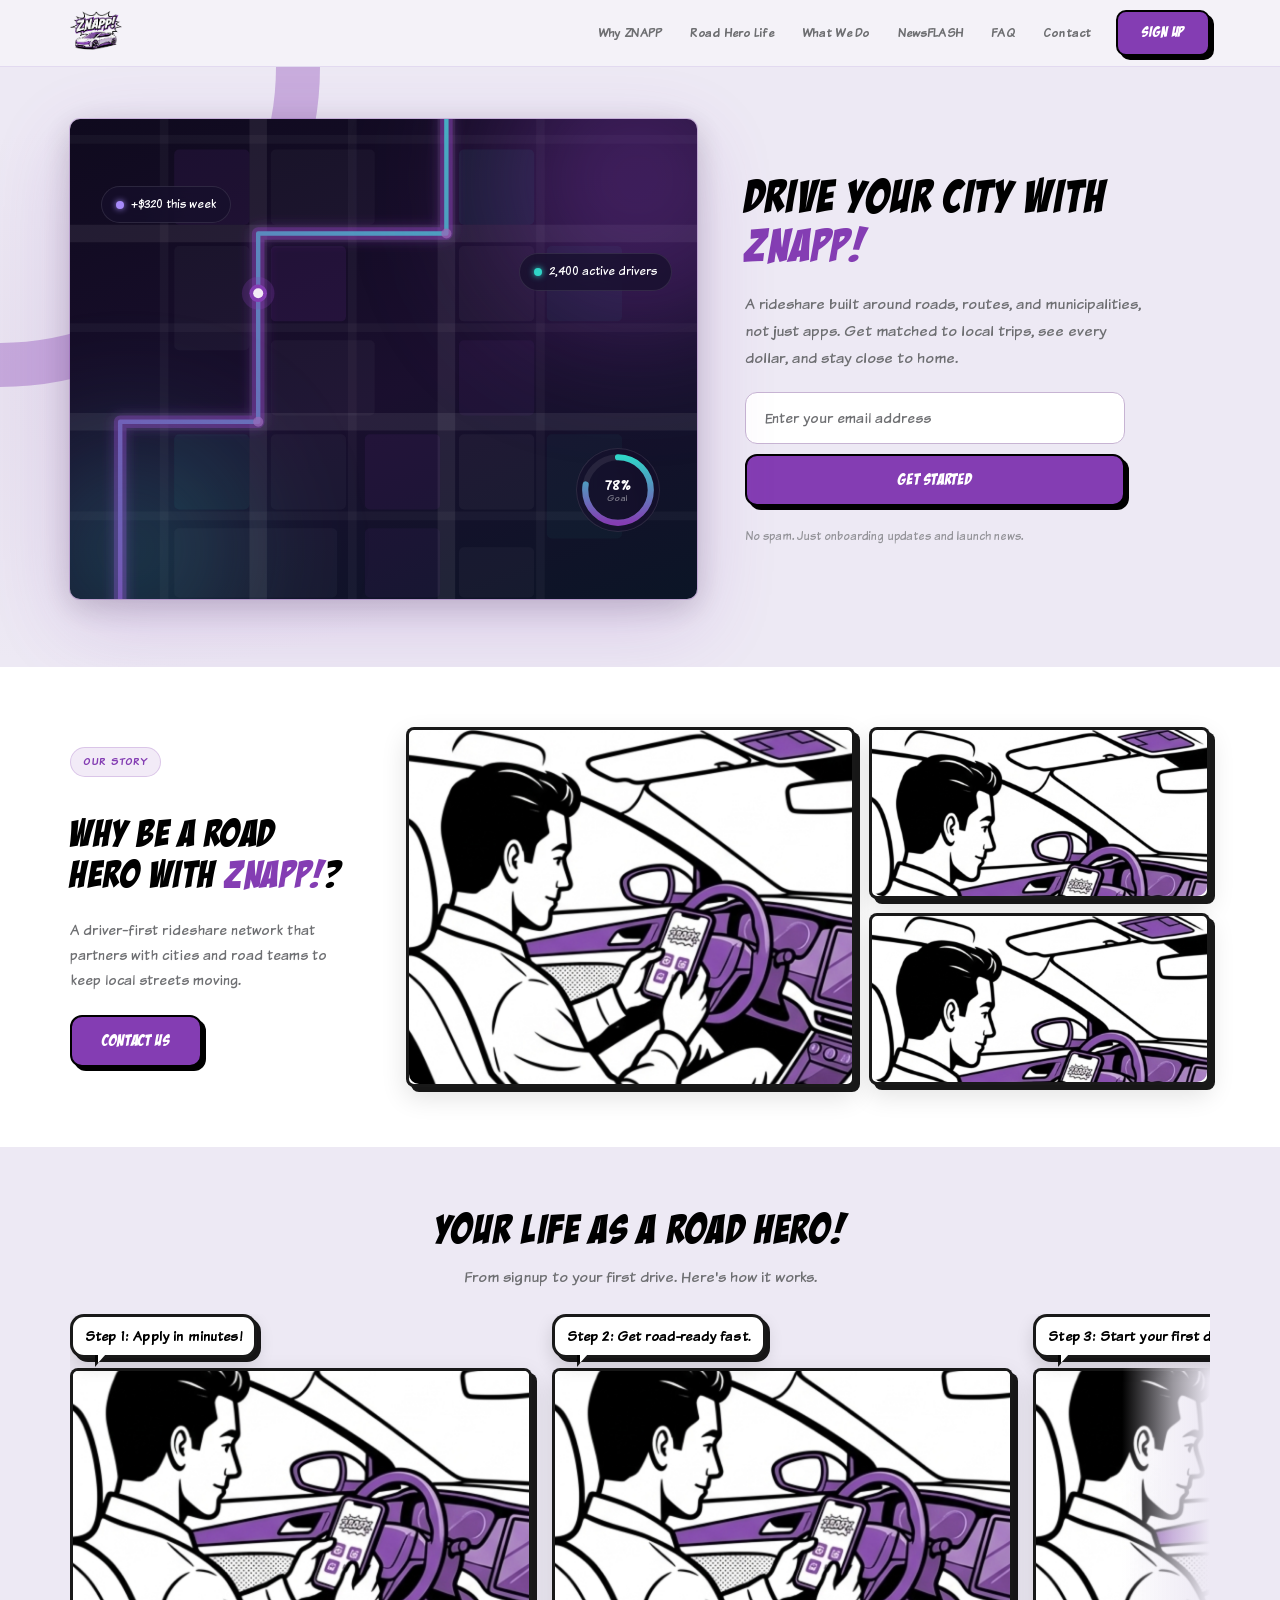
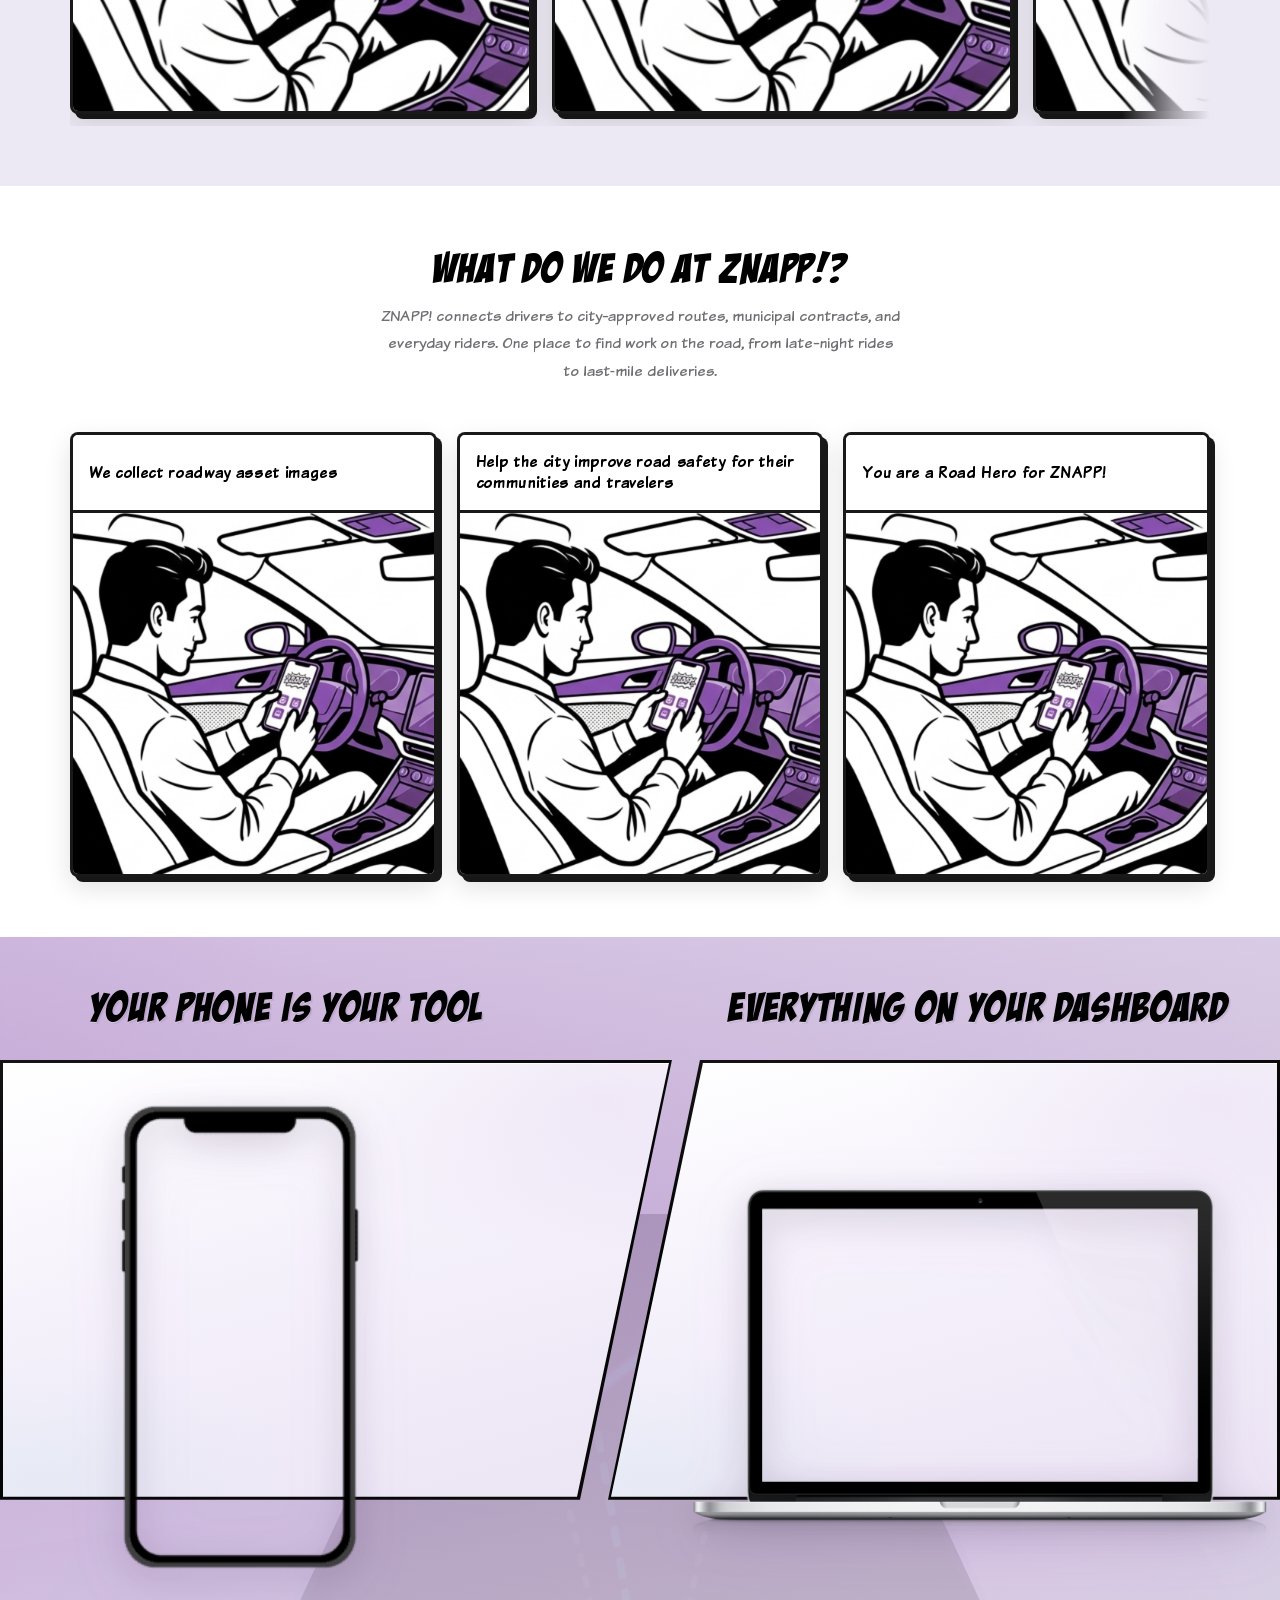
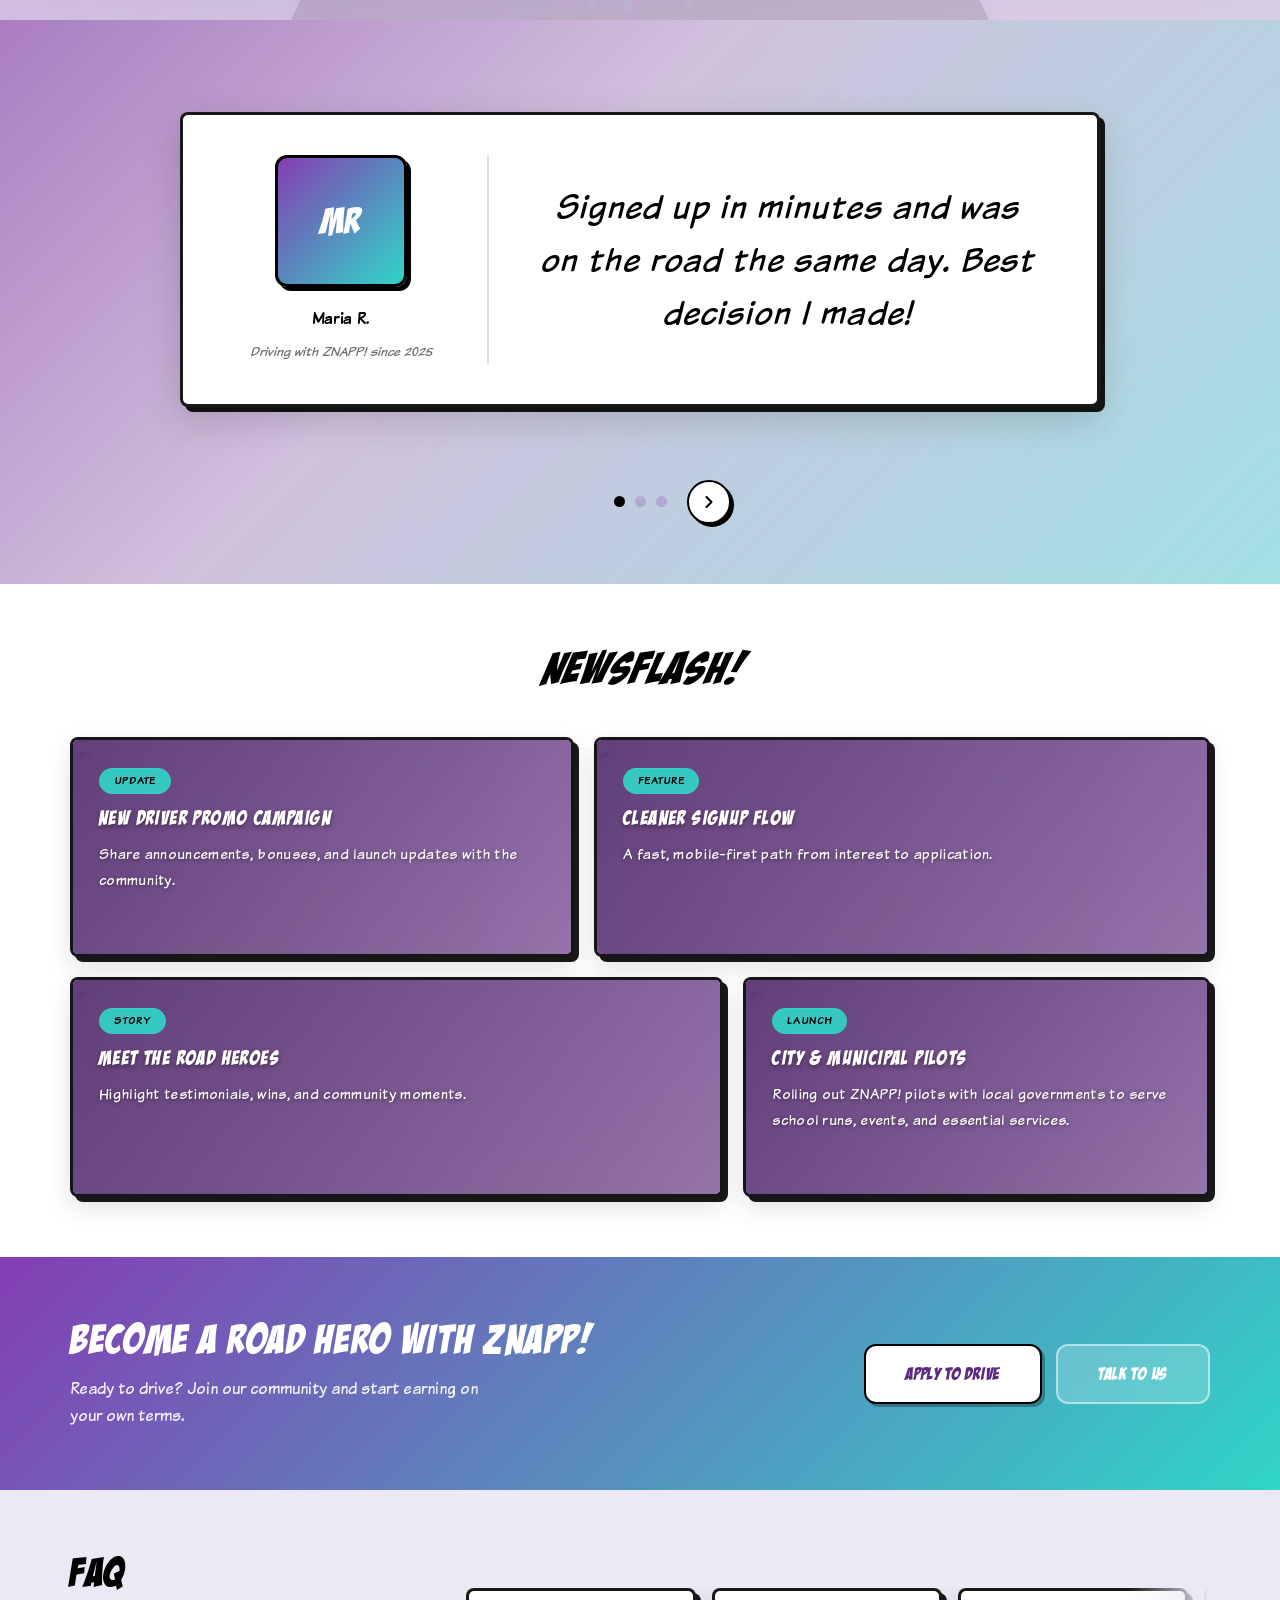
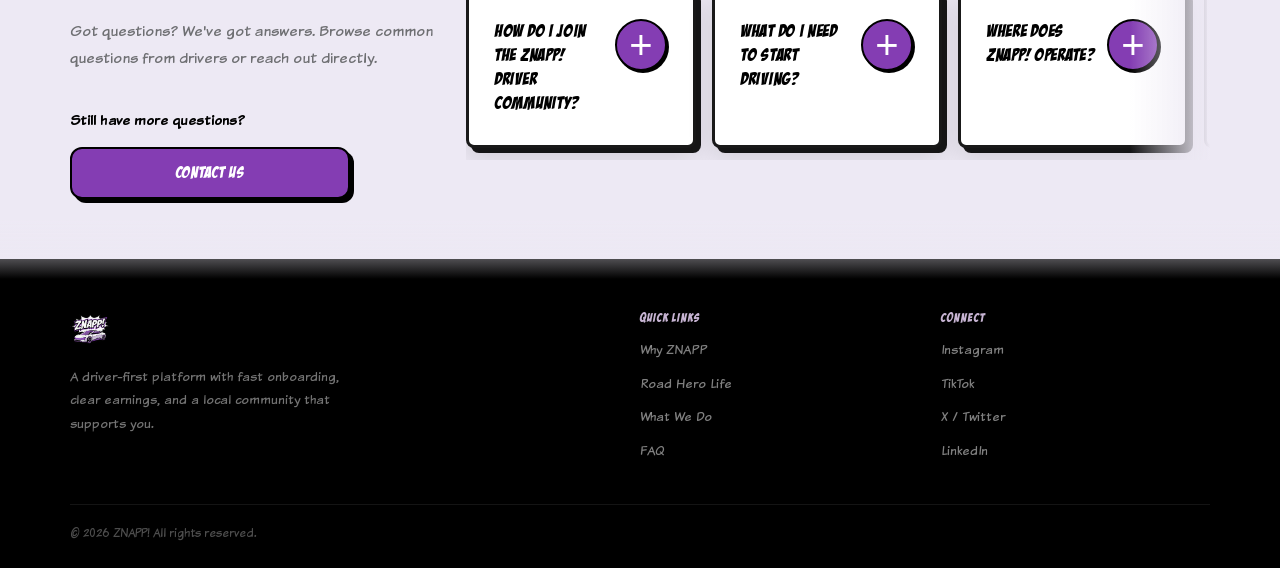
==== index.html @ e19d5859 "feat(ui): refine split, carousels, and news readability Update the phone/dashboard split presentatio" ====
<!DOCTYPE html>
<html lang="en">
<head>
  <meta charset="UTF-8" />
  <meta name="viewport" content="width=device-width, initial-scale=1.0" />
  <title>ZNAPP! | Be a Road Hero</title>
  <meta name="description" content="ZNAPP! is a roads-first rideshare network for cities and municipalities. Join local routes, move people and goods, and get paid clearly for every mile." />
  <link rel="icon" type="image/png" href="Favicon - ZNAPP.png" sizes="32x32" />
  <link rel="apple-touch-icon" href="Favicon - ZNAPP.png" />
  <link rel="stylesheet" href="styles.css" />
</head>
<body>
  <a href="#signup" class="skip-link">Skip to main content</a>

  <!-- ═══ 1. GLOBAL NAVIGATION ═══ -->
  <header class="header">
    <div class="container header-inner">
      <a href="#" class="logo" aria-label="ZNAPP home">
        <img src="ZNAPP Full Logo.png" alt="ZNAPP!" />
      </a>
      <nav class="nav" aria-label="Primary">
        <a href="#why">Why ZNAPP</a>
        <a href="#life">Road Hero Life</a>
        <a href="#what">What We Do</a>
        <a href="#news">NewsFLASH</a>
        <a href="#faq">FAQ</a>
        <a href="#contact">Contact</a>
      </nav>
      <a href="#signup" class="btn btn-comic">Sign up</a>
      <button class="mobile-toggle" aria-label="Menu" type="button">
        <span></span><span></span><span></span>
      </button>
    </div>
  </header>

  <main>

    <!-- ═══ 2. HERO ═══ -->
    <section class="section hero" id="signup">
      <div class="hero-accent" aria-hidden="true"></div>
      <div class="container">
        <div class="hero-grid">

        <!-- Left: city map visual -->
        <div class="hero-visual-card" aria-hidden="true">

          <!-- City map SVG -->
          <svg class="hvc-map" viewBox="0 0 500 500" preserveAspectRatio="xMidYMid slice" xmlns="http://www.w3.org/2000/svg">
            <defs>
              <linearGradient id="map-route-grad" x1="0%" y1="100%" x2="100%" y2="0%">
                <stop offset="0%" stop-color="#843DB3"/>
                <stop offset="100%" stop-color="#30D5C8"/>
              </linearGradient>
              <linearGradient id="ring-grad" x1="0%" y1="0%" x2="100%" y2="0%">
                <stop offset="0%" stop-color="#843DB3"/>
                <stop offset="100%" stop-color="#30D5C8"/>
              </linearGradient>
              <filter id="map-glow" x="-40%" y="-40%" width="180%" height="180%">
                <feGaussianBlur in="SourceGraphic" stdDeviation="5" result="blur"/>
                <feMerge><feMergeNode in="blur"/><feMergeNode in="SourceGraphic"/></feMerge>
              </filter>
              <filter id="map-glow-sm" x="-20%" y="-20%" width="140%" height="140%">
                <feGaussianBlur in="SourceGraphic" stdDeviation="2.5" result="blur"/>
                <feMerge><feMergeNode in="blur"/><feMergeNode in="SourceGraphic"/></feMerge>
              </filter>
            </defs>

            <!-- Arterial roads -->
            <line x1="0" y1="150" x2="500" y2="150" stroke="rgba(255,255,255,0.07)" stroke-width="14"/>
            <line x1="0" y1="300" x2="500" y2="300" stroke="rgba(255,255,255,0.07)" stroke-width="14"/>
            <line x1="150" y1="0" x2="150" y2="500" stroke="rgba(255,255,255,0.07)" stroke-width="14"/>
            <line x1="300" y1="0" x2="300" y2="500" stroke="rgba(255,255,255,0.07)" stroke-width="14"/>

            <!-- Secondary streets -->
            <line x1="0" y1="75"  x2="500" y2="75"  stroke="rgba(255,255,255,0.035)" stroke-width="7"/>
            <line x1="0" y1="225" x2="500" y2="225" stroke="rgba(255,255,255,0.035)" stroke-width="7"/>
            <line x1="0" y1="375" x2="500" y2="375" stroke="rgba(255,255,255,0.035)" stroke-width="7"/>
            <line x1="75"  y1="0" x2="75"  y2="500" stroke="rgba(255,255,255,0.035)" stroke-width="7"/>
            <line x1="225" y1="0" x2="225" y2="500" stroke="rgba(255,255,255,0.035)" stroke-width="7"/>
            <line x1="375" y1="0" x2="375" y2="500" stroke="rgba(255,255,255,0.035)" stroke-width="7"/>

            <!-- City blocks -->
            <rect x="83"  y="83"  width="60" height="60" fill="rgba(132,61,179,0.10)" rx="4"/>
            <rect x="160" y="83"  width="83" height="60" fill="rgba(255,255,255,0.03)" rx="4"/>
            <rect x="310" y="83"  width="60" height="60" fill="rgba(48,213,200,0.07)"  rx="4"/>
            <rect x="83"  y="160" width="60" height="83" fill="rgba(255,255,255,0.03)" rx="4"/>
            <rect x="160" y="160" width="60" height="60" fill="rgba(132,61,179,0.12)"  rx="4"/>
            <rect x="310" y="160" width="60" height="60" fill="rgba(255,255,255,0.04)" rx="4"/>
            <rect x="380" y="160" width="60" height="60" fill="rgba(48,213,200,0.05)"  rx="4"/>
            <rect x="160" y="235" width="83" height="60" fill="rgba(255,255,255,0.03)" rx="4"/>
            <rect x="310" y="235" width="60" height="60" fill="rgba(132,61,179,0.08)"  rx="4"/>
            <rect x="83"  y="310" width="60" height="60" fill="rgba(48,213,200,0.06)"  rx="4"/>
            <rect x="160" y="310" width="60" height="60" fill="rgba(255,255,255,0.03)" rx="4"/>
            <rect x="235" y="310" width="60" height="60" fill="rgba(132,61,179,0.09)"  rx="4"/>
            <rect x="310" y="310" width="60" height="60" fill="rgba(255,255,255,0.04)" rx="4"/>
            <rect x="380" y="310" width="60" height="83" fill="rgba(48,213,200,0.04)"  rx="4"/>
            <rect x="83"  y="385" width="130" height="55" fill="rgba(255,255,255,0.03)" rx="4"/>
            <rect x="235" y="385" width="60" height="55" fill="rgba(132,61,179,0.07)"  rx="4"/>
            <rect x="310" y="400" width="60" height="40" fill="rgba(255,255,255,0.03)" rx="4"/>

            <!-- Route glow shadow -->
            <path id="map-route-path"
              d="M 40 460 L 40 300 L 150 300 L 150 150 L 300 150 L 300 40 L 460 40"
              stroke="rgba(132,61,179,0.4)" stroke-width="10" fill="none"
              stroke-linecap="round" stroke-linejoin="round"
              filter="url(#map-glow)"/>

            <!-- Route path animated draw -->
            <path
              d="M 40 460 L 40 300 L 150 300 L 150 150 L 300 150 L 300 40 L 460 40"
              stroke="url(#map-route-grad)" stroke-width="3.5" fill="none"
              stroke-linecap="round" stroke-linejoin="round"
              stroke-dasharray="900" stroke-dashoffset="900"
              class="map-route-draw"/>

            <!-- Start point -->
            <circle cx="40" cy="460" r="14" fill="rgba(132,61,179,0.2)" class="pulse-start"/>
            <circle cx="40" cy="460" r="7" fill="#843DB3" filter="url(#map-glow-sm)"/>
            <circle cx="40" cy="460" r="3.5" fill="#fff"/>

            <!-- Waypoint -->
            <circle cx="150" cy="300" r="4" fill="rgba(157,106,186,0.7)"/>
            <circle cx="300" cy="150" r="4" fill="rgba(157,106,186,0.7)"/>

            <!-- End destination -->
            <circle cx="460" cy="40" r="14" fill="rgba(48,213,200,0.15)" class="pulse-end"/>
            <circle cx="460" cy="40" r="7" fill="#30D5C8" filter="url(#map-glow-sm)"/>
            <circle cx="460" cy="40" r="3.5" fill="#fff"/>

            <!-- Animated car along route -->
            <g>
              <animateMotion dur="5s" repeatCount="indefinite" calcMode="linear">
                <mpath href="#map-route-path"/>
              </animateMotion>
              <circle r="13" fill="rgba(132,61,179,0.25)"/>
              <circle r="7"  fill="#843DB3"/>
              <circle r="4"  fill="rgba(255,255,255,0.9)"/>
            </g>
          </svg>

          <!-- Floating stat chips -->
          <div class="hvc-chip hvc-chip--earn">
            <span class="chip-dot"></span>
            <span>+$320 this week</span>
          </div>
          <div class="hvc-chip hvc-chip--drivers">
            <span class="chip-dot chip-dot--teal"></span>
            <span>2,400 active drivers</span>
          </div>

          <!-- Earnings ring overlay -->
          <div class="hvc-ring-wrap">
            <svg class="hvc-ring" viewBox="0 0 80 80">
              <circle class="ring-track" cx="40" cy="40" r="32"/>
              <circle class="ring-fill" cx="40" cy="40" r="32"/>
            </svg>
            <div class="hvc-ring-label">
              <span class="ring-val">78%</span>
              <span class="ring-sub">Goal</span>
            </div>
          </div>

        </div>

        <!-- Right: headline + signup -->
        <div class="hero-signup">
          <h1>Drive your city with <span class="accent">ZNAPP!</span></h1>
            <p class="hero-sub">A rideshare built around roads, routes, and municipalities, not just apps. Get matched to local trips, see every dollar, and stay close to home.</p>
          <form class="signup-form" action="#" method="post">
            <label class="sr-only" for="hero-email">Email address</label>
            <input id="hero-email" name="email" type="email" placeholder="Enter your email address" required />
            <button type="submit" class="btn btn-comic btn-lg">Get Started</button>
          </form>
          <p class="hero-note">No spam. Just onboarding updates and launch news.</p>
        </div>

        </div><!-- end hero-grid -->
      </div><!-- end container -->
    </section>

    <!-- ═══ 3 + 4. WHY BE A ROAD HERO + CONTACT CTA ═══ -->
    <section class="section why" id="why">
      <div class="container">
        <div class="why-layout">

          <!-- Left: title + CTA -->
          <div class="why-left">
            <span class="section-label">Our story</span>
            <h2>Why be a Road Hero with <span class="accent">ZNAPP!</span>?</h2>
            <p class="why-tagline">A driver-first rideshare network that partners with cities and road teams to keep local streets moving.</p>
            <a href="#contact" class="btn btn-comic btn-lg">Contact Us</a>
          </div>

          <!-- Right: comic story panels -->
          <div class="why-panels">

            <!-- BOX 1: Left large panel -->
            <div class="wpc-panel wpc-panel--main">
              <img src="assets/driver-comic.png?v=4" alt="Driver using ZNAPP app - Drive on your schedule. No boss, no shifts." class="wpc-panel-img">
            </div>

            <!-- Right column: 2 stacked panels sharing a border -->
            <div class="why-callout-col">

              <!-- BOX 2: Top-right panel -->
              <div class="wpc-panel wpc-panel--sm">
                <img src="assets/driver-comic.png?v=4" alt="Driver using ZNAPP app - Sign up in minutes. Hit the road fast." class="wpc-panel-img">
              </div>

              <!-- BOX 3: Bottom-right panel -->
              <div class="wpc-panel wpc-panel--sm">
                <img src="assets/driver-comic.png?v=4" alt="Driver using ZNAPP app - See exactly what you earn. Transparent every time." class="wpc-panel-img">
              </div>

            </div><!-- end right column -->

          </div><!-- end why-panels -->

        </div><!-- end why-layout -->
      </div>
    </section>

    <!-- ═══ 5. YOUR LIFE AS A ROAD HERO ═══ -->
    <section class="section life" id="life">
      <div class="container">
        <div class="section-header">
          <h2>Your life as a Road Hero!</h2>
          <p class="section-sub">From signup to your first drive. Here's how it works.</p>
        </div>

        <div class="life-carousel-wrapper">
          <div class="life-carousel" role="region" aria-label="Road Hero journey steps">
            
            <!-- Frame 1: Apply -->
            <div class="life-slide">
              <div class="life-frame-bubble">Step 1: Apply in minutes!</div>
              <article class="life-frame">
                <img src="assets/driver-comic.png" alt="Apply to become a Road Hero" class="life-frame-img">
              </article>
            </div>

            <!-- Frame 2: Get ready -->
            <div class="life-slide">
              <div class="life-frame-bubble">Step 2: Get road-ready fast.</div>
              <article class="life-frame">
                <img src="assets/driver-comic.png" alt="Get ready to drive" class="life-frame-img">
              </article>
            </div>

            <!-- Frame 3: Hit the road -->
            <div class="life-slide">
              <div class="life-frame-bubble">Step 3: Start your first drive!</div>
              <article class="life-frame">
                <img src="assets/driver-comic.png" alt="Hit the road and start driving" class="life-frame-img">
              </article>
            </div>

            <!-- Frame 4: Earn & grow -->
            <div class="life-slide">
              <div class="life-frame-bubble">Step 4: Track, earn, and grow.</div>
              <article class="life-frame">
                <img src="assets/driver-comic.png" alt="Earn and grow as a driver" class="life-frame-img">
              </article>
            </div>

            <!-- Frame 5: Join the community -->
            <div class="life-slide">
              <div class="life-frame-bubble">Step 5: Join the Road Hero crew!</div>
              <article class="life-frame">
                <img src="assets/driver-comic.png" alt="Join the Road Hero community" class="life-frame-img">
              </article>
            </div>

          </div>
        </div>
      </div>
    </section>

    <!-- ═══ 6. WHAT DO WE DO + CTA ═══ -->
    <section class="section what what-cta-combo" id="what">
      <div class="container">
        <div class="section-header">
          <h2>What do we do at ZNAPP!?</h2>
          <p class="section-sub">ZNAPP! connects drivers to city-approved routes, municipal contracts, and everyday riders. One place to find work on the road, from late-night rides to last‑mile deliveries.</p>
        </div>
        
        <div class="what-cards-stack">
          <article class="what-card">
            <div class="what-card-content">
              <h3>We collect roadway asset images</h3>
            </div>
            <img src="assets/driver-comic.png" alt="We collect roadway asset images" class="what-card-img">
          </article>
          <article class="what-card">
            <div class="what-card-content">
              <h3>Help the city improve road safety for their communities and travelers</h3>
            </div>
            <img src="assets/driver-comic.png" alt="Help the city improve road safety for their communities and travelers" class="what-card-img">
          </article>
          <article class="what-card">
            <div class="what-card-content">
              <h3>You are a Road Hero for ZNAPP!</h3>
            </div>
            <img src="assets/driver-comic.png" alt="You are a Road Hero for ZNAPP!" class="what-card-img">
          </article>
        </div>
      </div>
    </section>

    <!-- ═══ PHONE + DASHBOARD — diagonal split (titles above panels) ═══ -->
    <section class="section tools-split" id="phone">
      <!-- On-brand placeholder: routes + ZNAPP palette (no external stock) -->
      <div class="tools-split-bg-layer" aria-hidden="true">
        <img
          src="assets/tools-split-bg-znapp.svg"
          alt=""
          class="tools-split-bg-img"
          loading="lazy"
          decoding="async"
          width="1600"
          height="1000"
        />
        <div class="tools-split-bg-overlay"></div>
      </div>
      <div class="tools-split-head">
        <div class="tools-split-titles">
          <h2 class="tools-split-title tools-split-title--left">Your phone is your tool</h2>
          <h2 class="tools-split-title tools-split-title--right">Everything on your dashboard</h2>
        </div>
      </div>
      <div class="tools-split-bleed">
        <div class="tools-split-panels">
          <div class="tools-split-mask tools-split-mask--left">
            <div class="tools-split-inner">
              <img
                src="assets/smartphone-and-mobile-phone-free-png.png"
                alt="Smartphone with the ZNAPP app"
                class="tools-split-img tools-split-img--phone"
                width="350"
                height="350"
              />
            </div>
          </div>
          <div class="tools-split-mask tools-split-mask--right">
            <div class="tools-split-inner">
              <img
                src="pngimg.com - laptop_PNG101816.png"
                alt="Laptop with the ZNAPP dashboard"
                class="tools-split-img tools-split-img--laptop"
                width="800"
                height="500"
              />
            </div>
          </div>
        </div>
      </div>
    </section>

    <!-- ═══ 10. REVIEW / TESTIMONIAL (full-width Lyft-inspired) ═══ -->
    <section class="section testimonial" id="testimonial">
      <div class="testimonial-fullwidth">
        
        <div class="review-carousel">
          <!-- Slide 1 (was 2nd) -->
          <div class="review-slide active">
            <div class="lyft-bubble">
              <div class="author-column">
                <div class="author-avatar-large" aria-hidden="true">MR</div>
                <div class="author-info">
                  <div class="author-name-large">Maria R.</div>
                  <div class="author-subtitle">Driving with ZNAPP! since 2025</div>
                </div>
              </div>
              <div class="quote-column">
                <p class="quote-large">Signed up in minutes and was on the road the same day. Best decision I made!</p>
              </div>
            </div>
          </div>

          <!-- Slide 2 (was 1st) -->
          <div class="review-slide">
            <div class="lyft-bubble">
              <div class="author-column">
                <div class="author-avatar-large" aria-hidden="true">TS</div>
                <div class="author-info">
                  <div class="author-name-large">Tom Sad</div>
                  <div class="author-subtitle">Driving with ZNAPP! since 2023</div>
                </div>
              </div>
              <div class="quote-column">
                <p class="quote-large">Driving for ZNAPP! is easy and you don't deal with people!</p>
              </div>
            </div>
          </div>

          <!-- Slide 3 -->
          <div class="review-slide">
            <div class="lyft-bubble">
              <div class="author-column">
                <div class="author-avatar-large" aria-hidden="true">JK</div>
                <div class="author-info">
                  <div class="author-name-large">James K.</div>
                  <div class="author-subtitle">Driving with ZNAPP! since 2024</div>
                </div>
              </div>
              <div class="quote-column">
                <p class="quote-large">The earnings are transparent and I always know exactly what I'm making. No surprises.</p>
              </div>
            </div>
          </div>
        </div>

        <!-- Navigation controls -->
        <div class="review-nav">
          <button class="review-arrow-lyft review-arrow-back" aria-label="Previous review">
            <svg width="20" height="20" viewBox="0 0 24 24" fill="none" stroke="currentColor" stroke-width="2.5" stroke-linecap="round" stroke-linejoin="round"><polyline points="15 18 9 12 15 6"></polyline></svg>
          </button>
          <div class="review-dots-nav">
            <button class="review-dot-lyft active" aria-label="Review 1"></button>
            <button class="review-dot-lyft" aria-label="Review 2"></button>
            <button class="review-dot-lyft" aria-label="Review 3"></button>
          </div>
          <button class="review-arrow-lyft review-arrow-next" aria-label="Next review">
            <svg width="20" height="20" viewBox="0 0 24 24" fill="none" stroke="currentColor" stroke-width="2.5" stroke-linecap="round" stroke-linejoin="round"><polyline points="9 18 15 12 9 6"></polyline></svg>
          </button>
        </div>

      </div>
    </section>

    <script>
      (function() {
        const slides = document.querySelectorAll('.review-slide');
        const dots = document.querySelectorAll('.review-dot-lyft');
        const nextBtn = document.querySelector('.review-arrow-next');
        const backBtn = document.querySelector('.review-arrow-back');
        let current = 0;

        function updateArrows() {
          if (!nextBtn || !backBtn) return;
          // Keep layout stable, just fade arrows in/out
          backBtn.style.visibility = current === 0 ? 'hidden' : 'visible';
          nextBtn.style.visibility = current === slides.length - 1 ? 'hidden' : 'visible';
        }

        function goTo(index) {
          if (index < 0 || index >= slides.length || index === current) return;
          slides[current].classList.remove('active');
          dots[current].classList.remove('active');
          current = index;
          slides[current].classList.add('active');
          dots[current].classList.add('active');
          updateArrows();
        }

        nextBtn.addEventListener('click', () => goTo(current + 1));
        backBtn.addEventListener('click', () => goTo(current - 1));
        dots.forEach((dot, i) => dot.addEventListener('click', () => goTo(i)));

        // initial: first slide active, no back arrow
        updateArrows();
      })();

      // Rotating CTA phrase in the "Become a Road Hero" banner
      window.addEventListener('load', function () {
        const el = document.getElementById('cta-phrase');
        if (!el) return;

        const phrases = [
          'Road Hero',
          'City Driver',
          'Route Pro',
          'Municipal Partner'
        ];
        let index = 0;

        setInterval(() => {
          index = (index + 1) % phrases.length;
          el.textContent = phrases[index];
          el.classList.remove('cta-phrase-animate');
          // force reflow so animation can replay
          void el.offsetWidth;
          el.classList.add('cta-phrase-animate');
        }, 3000);
      });

      // Life carousel preview: hide right fade when at end
      (function() {
        function initLifePreviewFade() {
          const scrollContainer = document.querySelector('.life-carousel');
          const wrapper = document.querySelector('.life-carousel-wrapper');
          if (!scrollContainer || !wrapper) return;

          function updateLifePreviewFade() {
            const el = scrollContainer;
            const maxScroll = Math.max(0, el.scrollWidth - el.clientWidth);
            const epsilon = 8;

            if (el.scrollLeft > 20) {
              wrapper.classList.add('scrolled');
            } else {
              wrapper.classList.remove('scrolled');
            }

            if (maxScroll <= epsilon || el.scrollLeft >= maxScroll - epsilon) {
              wrapper.classList.add('at-end');
            } else {
              wrapper.classList.remove('at-end');
            }
          }

          scrollContainer.addEventListener('scroll', updateLifePreviewFade);
          window.addEventListener('resize', updateLifePreviewFade);
          updateLifePreviewFade();
        }

        if (document.readyState === 'loading') {
          document.addEventListener('DOMContentLoaded', initLifePreviewFade);
        } else {
          initLifePreviewFade();
        }
      })();

      // FAQ scroll: left fade when scrolled; hide right preview fade at end (full last card visible)
      (function() {
        function initFaqScrollFade() {
          const scrollContainer = document.querySelector('.faq-cards-scroll');
          const wrapper = document.querySelector('.faq-carousel-wrapper');
          if (!scrollContainer || !wrapper) return;

          function updateFaqScrollFade() {
            const el = scrollContainer;
            const maxScroll = Math.max(0, el.scrollWidth - el.clientWidth);
            const epsilon = 8;

            if (el.scrollLeft > 20) {
              wrapper.classList.add('scrolled');
            } else {
              wrapper.classList.remove('scrolled');
            }

            if (maxScroll <= epsilon || el.scrollLeft >= maxScroll - epsilon) {
              wrapper.classList.add('at-end');
            } else {
              wrapper.classList.remove('at-end');
            }
          }

          scrollContainer.addEventListener('scroll', updateFaqScrollFade);
          window.addEventListener('resize', updateFaqScrollFade);
          updateFaqScrollFade();
        }

        if (document.readyState === 'loading') {
          document.addEventListener('DOMContentLoaded', initFaqScrollFade);
        } else {
          initFaqScrollFade();
        }
      })();
    </script>

    <!-- ═══ 11. NEWSFLASH ═══ -->
    <section class="section news" id="news">
      <div class="container">
        <div class="section-header">
          <h2>NewsFLASH!</h2>
        </div>

        <div class="news-grid-asymmetric">
          <!-- Row 1: Equal width cards -->
          <div class="news-row news-row-equal">
            <article class="news-card-modern">
              <img src="https://picsum.photos/id/1011/1200/700" alt="" class="news-bg-img" loading="lazy" decoding="async">
              <div class="news-content-block">
                <div class="news-tag">Update</div>
                <h3>New driver promo campaign</h3>
                <p>Share announcements, bonuses, and launch updates with the community.</p>
              </div>
            </article>
            
            <article class="news-card-modern">
              <img src="https://picsum.photos/id/1040/1200/700" alt="" class="news-bg-img" loading="lazy" decoding="async">
              <div class="news-content-block">
                <div class="news-tag">Feature</div>
                <h3>Cleaner signup flow</h3>
                <p>A fast, mobile-first path from interest to application.</p>
              </div>
            </article>
          </div>
          
          <!-- Row 2: Wide left, narrow right -->
          <div class="news-row news-row-asymmetric">
            <article class="news-card-modern">
              <img src="https://picsum.photos/id/1035/1200/700" alt="" class="news-bg-img" loading="lazy" decoding="async">
              <div class="news-content-block">
                <div class="news-tag">Story</div>
                <h3>Meet the Road Heroes</h3>
                <p>Highlight testimonials, wins, and community moments.</p>
              </div>
            </article>
            
            <article class="news-card-modern">
              <img src="https://picsum.photos/id/1062/1200/700" alt="" class="news-bg-img" loading="lazy" decoding="async">
              <div class="news-content-block">
                <div class="news-tag">Launch</div>
                <h3>City &amp; municipal pilots</h3>
                <p>Rolling out ZNAPP! pilots with local governments to serve school runs, events, and essential services.</p>
              </div>
            </article>
          </div>
        </div>
      </div>
    </section>

    <!-- ═══ 12. CTA SECTION (full-width modern comic) ═══ -->
    <section class="cta-fullwidth" id="cta">
      <div class="container">
        <div class="cta-inner">
          <div class="cta-content-modern">
            <h2>Become a <span id="cta-phrase" class="cta-phrase">Road Hero</span> with ZNAPP!</h2>
            <p>Ready to drive? Join our community and start earning on your own terms.</p>
          </div>
          <div class="cta-actions-modern">
            <a href="#signup" class="btn btn-comic btn-lg">Apply to drive</a>
            <a href="#contact" class="btn btn-secondary-cta">Talk to us</a>
          </div>
        </div>
      </div>
    </section>

    <!-- ═══ 13. FAQ ═══ -->
    <section class="section faq" id="faq">
      <div class="container">
        <div class="faq-layout">
          <div class="faq-left">
            <h2>FAQ</h2>
            <p class="faq-desc">Got questions? We've got answers. Browse common questions from drivers or reach out directly.</p>
            <div class="faq-cta-block">
              <p>Still have more questions?</p>
              <a href="#contact" class="btn btn-comic btn-lg">Contact us</a>
            </div>
          </div>
          
          <div class="faq-carousel-wrapper">
            <div class="faq-cards-scroll">
              <!-- Keep 4–5 featured FAQs here; full archive will link from Read more (page TBD). -->
              <article class="faq-card-compact" data-faq="1">
                <div class="faq-card-header">
                  <h3>How do I join the ZNAPP! driver community?</h3>
                  <button type="button" class="faq-toggle" aria-label="Open FAQ">+</button>
                </div>
              </article>
              
              <article class="faq-card-compact" data-faq="2">
                <div class="faq-card-header">
                  <h3>What do I need to start driving?</h3>
                  <button type="button" class="faq-toggle" aria-label="Open FAQ">+</button>
                </div>
              </article>
              
              <article class="faq-card-compact" data-faq="3">
                <div class="faq-card-header">
                  <h3>Where does ZNAPP! operate?</h3>
                  <button type="button" class="faq-toggle" aria-label="Open FAQ">+</button>
                </div>
              </article>
              
              <article class="faq-card-compact" data-faq="4">
                <div class="faq-card-header">
                  <h3>Is the platform mobile-friendly?</h3>
                  <button type="button" class="faq-toggle" aria-label="Open FAQ">+</button>
                </div>
              </article>
              
              <article class="faq-card-compact" data-faq="5">
                <div class="faq-card-header">
                  <h3>How do I earn money?</h3>
                  <button type="button" class="faq-toggle" aria-label="Open FAQ">+</button>
                </div>
              </article>

              <!-- Replace href when the full FAQ page exists -->
              <a class="faq-read-more-card" href="#" aria-label="Read more frequently asked questions (full FAQ page coming soon)">
                <span class="faq-read-more-inner">
                  <span class="faq-read-more-arrow" aria-hidden="true">→</span>
                  <span class="faq-read-more-label">Read more</span>
                  <span class="faq-read-more-hint">All questions</span>
                </span>
              </a>
            </div>
          </div>
        </div>
      </div>
    </section>

    <!-- FAQ Modal -->
    <div class="faq-modal" id="faqModal">
      <div class="faq-modal-overlay"></div>
      <div class="faq-modal-content">
        <button class="faq-modal-close" aria-label="Close">&times;</button>
        <div class="faq-modal-body">
          <h3 id="faqModalTitle"></h3>
          <div id="faqModalAnswer"></div>
        </div>
      </div>
    </div>

  </main>

  <!-- ═══ 15. FOOTER ═══ -->
  <footer class="footer">
    <div class="container footer-inner">
      <div class="footer-brand">
        <img src="ZNAPP Full Logo.png" alt="ZNAPP!" class="footer-logo" />
        <p>A driver-first platform with fast onboarding, clear earnings, and a local community that supports you.</p>
      </div>
      <div class="footer-col">
        <h4>Quick Links</h4>
        <a href="#why">Why ZNAPP</a>
        <a href="#life">Road Hero Life</a>
        <a href="#what">What We Do</a>
        <a href="#faq">FAQ</a>
      </div>
      <div class="footer-col">
        <h4>Connect</h4>
        <a href="#">Instagram</a>
        <a href="#">TikTok</a>
        <a href="#">X / Twitter</a>
        <a href="#">LinkedIn</a>
      </div>
    </div>
    <div class="container footer-bottom">
      <p>&copy; 2026 ZNAPP! All rights reserved.</p>
    </div>
  </footer>

  <script>
    // Mobile menu toggle
    (function() {
      const mobileToggle = document.querySelector('.mobile-toggle');
      const nav = document.querySelector('.nav');
      
      if (mobileToggle && nav) {
        mobileToggle.addEventListener('click', function() {
          this.classList.toggle('active');
          nav.classList.toggle('mobile-open');
        });
        
        // Close menu when clicking on a link
        const navLinks = nav.querySelectorAll('a');
        navLinks.forEach(link => {
          link.addEventListener('click', function() {
            mobileToggle.classList.remove('active');
            nav.classList.remove('mobile-open');
          });
        });
        
        // Close menu when clicking outside
        document.addEventListener('click', function(e) {
          if (!nav.contains(e.target) && !mobileToggle.contains(e.target)) {
            mobileToggle.classList.remove('active');
            nav.classList.remove('mobile-open');
          }
        });
      }
    })();

    // FAQ Modal functionality
    (function() {
      const faqData = {
        '1': {
          question: 'How do I join the ZNAPP! driver community?',
          answer: `<p>Enter your email in the signup form and we'll send you the next steps. It takes just a few minutes to get started.</p>
                   <p>Once you submit your email, you'll receive:</p>
                   <ul>
                     <li>A welcome email with your onboarding checklist</li>
                     <li>Links to complete your driver profile</li>
                     <li>Information about required documents</li>
                     <li>Access to our driver support community</li>
                   </ul>
                   <p>The entire process typically takes 24-48 hours, and our team is here to help every step of the way.</p>`
        },
        '2': {
          question: 'What do I need to start driving?',
          answer: `<p>A valid driver's license, a registered vehicle, and proof of insurance. We'll walk you through each requirement during onboarding.</p>
                   <p>Detailed requirements:</p>
                   <ul>
                     <li><strong>Driver's License:</strong> Must be valid and not expired</li>
                     <li><strong>Vehicle Registration:</strong> Current registration in your name</li>
                     <li><strong>Insurance:</strong> Proof of current auto insurance</li>
                     <li><strong>Background Check:</strong> We'll help you complete this</li>
                     <li><strong>Vehicle Inspection:</strong> Basic safety check (we can help arrange this)</li>
                   </ul>
                   <p>Don't worry if you don't have everything ready - we'll guide you through obtaining any missing items.</p>`
        },
        '3': {
          question: 'Where does ZNAPP! operate?',
          answer: `<p>ZNAPP! focuses on city and municipal partnerships. We start in select regions and expand route by route so drivers always have real local demand.</p>
                   <p>Currently operating in:</p>
                   <ul>
                     <li>Major metropolitan areas with municipal contracts</li>
                     <li>Cities with established road safety programs</li>
                     <li>Regions with active community transportation needs</li>
                   </ul>
                   <p>We're constantly expanding to new areas. Sign up to be notified when ZNAPP! launches in your city!</p>`
        },
        '4': {
          question: 'Is the platform mobile-friendly?',
          answer: `<p>Absolutely. The entire experience is responsive and optimized for fast scrolling and easy tapping on any device.</p>
                   <p>Our mobile app features:</p>
                   <ul>
                     <li>Real-time route updates and navigation</li>
                     <li>Instant earnings tracking</li>
                     <li>Easy trip acceptance with one tap</li>
                     <li>In-app support and messaging</li>
                     <li>Offline mode for areas with poor connectivity</li>
                   </ul>
                   <p>Available on both iOS and Android, with regular updates to improve your driving experience.</p>`
        },
        '5': {
          question: 'How do I earn money?',
          answer: `<p>Complete deliveries or rides through the ZNAPP! platform. Earnings are transparent and you can track them in real time.</p>
                   <p>Earning opportunities include:</p>
                   <ul>
                     <li><strong>Passenger Rides:</strong> Local trips and commuter routes</li>
                     <li><strong>Roadway Asset Collection:</strong> Capture images while driving your routes</li>
                     <li><strong>Municipal Contracts:</strong> Special city-approved transportation services</li>
                     <li><strong>Bonuses:</strong> Peak hour incentives and completion bonuses</li>
                   </ul>
                   <p>You'll see exactly what you earn for each trip before accepting it. No hidden fees, no surprises. Weekly direct deposits to your bank account.</p>`
        }
      };

      const modal = document.getElementById('faqModal');
      const modalTitle = document.getElementById('faqModalTitle');
      const modalAnswer = document.getElementById('faqModalAnswer');
      const closeBtn = document.querySelector('.faq-modal-close');
      const overlay = document.querySelector('.faq-modal-overlay');

      // Open modal (featured cards only)
      document.querySelectorAll('.faq-card-compact').forEach(card => {
        card.addEventListener('click', function(e) {
          e.preventDefault();
          const faqId = this.getAttribute('data-faq');
          const faq = faqData[faqId];
          
          if (faq) {
            modalTitle.textContent = faq.question;
            modalAnswer.innerHTML = faq.answer;
            modal.classList.add('active');
            document.body.style.overflow = 'hidden';
          }
        });
      });

      // “Read more” — full FAQ page not wired yet; prevent jump to # and keep for future route
      document.querySelectorAll('.faq-read-more-card').forEach(link => {
        link.addEventListener('click', function(e) {
          e.preventDefault();
        });
      });

      // Close modal
      function closeModal() {
        modal.classList.remove('active');
        document.body.style.overflow = '';
      }

      if (closeBtn) closeBtn.addEventListener('click', closeModal);
      if (overlay) overlay.addEventListener('click', closeModal);

      // Close on escape key
      document.addEventListener('keydown', function(e) {
        if (e.key === 'Escape' && modal.classList.contains('active')) {
          closeModal();
        }
      });
    })();
  </script>
</body>
</html>
---- styles.css ----
/* ── FONT FACES ── */
@font-face {
  font-family: "Badaboom BB";
  src: url("assets/fonts/BADABB__.TTF") format("truetype");
  font-weight: 400; font-style: normal; font-display: swap;
}
@font-face {
  font-family: "Komika Text";
  src: url("assets/fonts/KOMTXT__.ttf") format("truetype");
  font-weight: 400; font-style: normal; font-display: swap;
}
@font-face {
  font-family: "Komika Text";
  src: url("assets/fonts/KOMTXTB_.ttf") format("truetype");
  font-weight: 700; font-style: normal; font-display: swap;
}
@font-face {
  font-family: "Komika Text";
  src: url("assets/fonts/KOMTXTI_.ttf") format("truetype");
  font-weight: 400; font-style: italic; font-display: swap;
}
@font-face {
  font-family: "Komika Text";
  src: url("assets/fonts/KOMTXTBI.ttf") format("truetype");
  font-weight: 700; font-style: italic; font-display: swap;
}

/* ── DESIGN TOKENS ── */
:root {
  /* Brand palette */
  --purple:       #843DB3;
  --purple-dark:  #5c2a80;
  --purple-light: #9D6ABA;
  --purple-soft:  #C7B4D3;
  --gray:         #6E6F72;
  --teal:         #30D5C8;
  --black:        #000000;
  --white:        #FFFFFF;

  /* Surfaces — use slightly darker brand tints so the overall background feels less bright */
  --bg:           #EDE9F4;   /* soft lavender from C7B4D3, darker than previous */
  --bg-alt:       #D9CBE8;   /* alternate section tone, a step deeper */
  --card:         #FFFFFF;   /* cards pure white for maximum contrast */
  --card-hover:   #FDFCFF;

  /* Text */
  --text:         #000000;   /* brand black for headlines */
  --text-muted:   #6E6F72;   /* brand dark gray for body */
  --text-dim:     #9D6ABA;

  /* Borders — use brand soft lavender #C7B4D3 */
  --border-color: #E2DAF0;   /* derived from C7B4D3 — subtle card borders */
  --border-hi:    #C7B4D3;   /* brand soft lavender for focused/highlight borders */
  --shadow-sm:    0 1px 4px rgba(110,111,114,0.08), 0 4px 12px rgba(132,61,179,0.05);
  --shadow-md:    0 4px 20px rgba(110,111,114,0.12), 0 1px 4px rgba(132,61,179,0.06);
  --shadow-lg:    0 8px 36px rgba(132,61,179,0.12);
  --shadow-comic: 4px 4px 0 var(--black);

  --radius:       14px;
  --radius-lg:    20px;
  --container:    1140px;
  --font-display: "Badaboom BB", "Comic Sans MS", cursive;
  --font-body:    "Komika Text", -apple-system, BlinkMacSystemFont, sans-serif;
  /* Default tracking for semantic headings site-wide */
  --letter-spacing-heading: 0.04em;
}

/* ── RESET ── */
*, *::before, *::after { box-sizing: border-box; }
html { scroll-behavior: smooth; -webkit-text-size-adjust: 100%; }

body {
  margin: 0;
  font-family: var(--font-body);
  color: var(--text);
  background: var(--bg);
  font-size: 15px;
  line-height: 1.7;
  -webkit-font-smoothing: antialiased;
}

img { max-width: 100%; display: block; }
a { color: inherit; text-decoration: none; }

h1, h2, h3, h4, h5, h6 {
  font-family: var(--font-display);
  margin: 0; font-weight: 400;
  letter-spacing: var(--letter-spacing-heading);
  line-height: 1.1;
}
p { margin: 0; }

.container { width: min(var(--container), 92%); margin: 0 auto; }
.sr-only { position: absolute; width: 1px; height: 1px; padding: 0; margin: -1px; overflow: hidden; border: 0; clip: rect(0,0,0,0); }

.skip-link {
  position: absolute; top: -100%; left: 50%; transform: translateX(-50%);
  padding: 12px 20px; background: var(--purple); color: var(--white);
  font-weight: 700; z-index: 1000; border-radius: 0 0 12px 12px;
}
.skip-link:focus { top: 0; }

.accent { color: var(--purple); }

/* ── BUTTONS ── */
.btn {
  display: inline-flex; align-items: center; justify-content: center;
  height: 46px; padding: 0 24px;
  font-family: var(--font-display); font-weight: 400; font-size: 0.95rem;
  letter-spacing: 0.04em; text-transform: uppercase;
  border: none; cursor: pointer; border-radius: 10px;
  transition: transform 0.15s, box-shadow 0.15s, background 0.15s;
  white-space: nowrap;
}

/* Comic CTA — primary purple, hover to light purple (#9D6ABA) */
.btn-comic {
  background: var(--purple); color: var(--white);
  border: 2.5px solid var(--black);
  box-shadow: var(--shadow-comic);
}
.btn-comic:hover {
  background: var(--purple-light); /* #9D6ABA */
  transform: translate(-2px,-2px);
  box-shadow: 6px 6px 0 var(--black);
}
.btn-comic:active { transform: translate(1px,1px); box-shadow: 2px 2px 0 var(--black); }

.btn-secondary {
  background: transparent; color: var(--gray);
  border: 1.5px solid var(--purple-soft); /* #C7B4D3 */
}
.btn-secondary:hover { border-color: var(--purple); color: var(--purple); background: rgba(132,61,179,0.04); }

.btn-lg { height: 52px; font-size: 1rem; padding: 0 30px; border-radius: 12px; }

/* ── 1. HEADER ── */
.header {
  position: sticky; top: 0; z-index: 100;
  background: rgba(245,243,248,0.94);
  backdrop-filter: blur(16px);
  border-bottom: 1px solid #E2DAF0;
}
.header-inner {
  display: flex;
  align-items: center;
  justify-content: space-between;
  height: 66px;
  gap: 24px;
  position: relative;
}
.logo img {
  height: 52px; /* make logo feel big and dominant on the left */
}
.nav {
  display: flex;
  gap: 28px;
  margin-left: auto; /* push nav (and following signup button) to the right */
  font-family: var(--font-body); font-size: 0.83rem; font-weight: 700;
  letter-spacing: 0.02em;
}
.nav a { color: var(--gray); transition: color 0.15s; }
.nav a:hover { color: var(--purple); }

.mobile-toggle { 
  display: none; 
  background: none; 
  border: none; 
  cursor: pointer; 
  padding: 8px;
  margin-left: auto;
  z-index: 101;
}
.mobile-toggle span { 
  display: block; 
  width: 24px; 
  height: 2.5px; 
  background: var(--black); 
  margin: 5px 0; 
  border-radius: 2px;
  transition: all 0.3s ease;
}

/* Mobile menu styles */
.nav.mobile-open {
  display: flex;
  flex-direction: column;
  position: fixed;
  top: 60px;
  left: 0;
  right: 0;
  background: rgba(255, 255, 255, 0.98);
  backdrop-filter: blur(16px);
  padding: 24px;
  gap: 20px;
  border-bottom: 1px solid #E2DAF0;
  box-shadow: 0 4px 12px rgba(0, 0, 0, 0.1);
  animation: slideDown 0.3s ease;
}

@keyframes slideDown {
  from { opacity: 0; transform: translateY(-10px); }
  to { opacity: 1; transform: translateY(0); }
}

.nav.mobile-open a {
  font-size: 1rem;
  padding: 12px 0;
  border-bottom: 1px solid rgba(0, 0, 0, 0.05);
}

.nav.mobile-open a:last-child {
  border-bottom: none;
}

/* Hamburger animation when open */
.mobile-toggle.active span:nth-child(1) {
  transform: rotate(45deg) translate(7px, 7px);
}

.mobile-toggle.active span:nth-child(2) {
  opacity: 0;
}

.mobile-toggle.active span:nth-child(3) {
  transform: rotate(-45deg) translate(7px, -7px);
}

/* ── SHARED SECTION ── */
.section { padding: 88px 0; }

.section-header { text-align: center; margin-bottom: 48px; }
.section-header h2 { font-size: clamp(1.8rem, 3.8vw, 2.6rem); }
.section-label {
  display: inline-flex; align-items: center; gap: 6px;
  font-family: var(--font-body); font-size: 0.72rem; font-weight: 700;
  text-transform: uppercase; letter-spacing: 0.1em;
  color: var(--purple); background: rgba(132,61,179,0.1);
  border: 1px solid rgba(132,61,179,0.22);
  border-radius: 100px; padding: 4px 12px; margin-bottom: 14px;
}
.section-sub {
  color: var(--text-muted); font-size: 1rem; margin-top: 10px;
  line-height: 1.7; max-width: 520px;
  margin-left: auto; margin-right: auto;
}

/* ══════════════ 2. HERO ══════════════ */
.hero {
  position: relative;
  overflow: hidden;
  padding: 52px 0 68px;
  /* Brand background: soft lavender with subtle radial from purple-soft */
  background:
    radial-gradient(ellipse 55% 70% at 10% 55%, rgba(199,180,211,0.18) 0%, transparent 65%),
    var(--bg);
}
/* Full circle at top-left corner (0, 0), big so it sticks out */
.hero-accent {
  position: absolute;
  top: 0;
  left: 0;
  width: 640px;
  height: 640px;
  transform: translate(-50%, -50%);
  border-radius: 50%;
  border: 44px solid rgba(132, 61, 179, 0.35);
  pointer-events: none;
  z-index: 0;
}

.hero .container { position: relative; z-index: 1; }

.hero-grid {
  display: grid;
  grid-template-columns: 1.35fr 1fr;
  gap: 48px;
  align-items: center;
}

/* ── Left visual card (rectangle) ── */
.hero-visual-card {
  position: relative;
  background: linear-gradient(160deg, #0f0a1e 0%, #1a0f2e 55%, #0b1526 100%);
  overflow: hidden;
  border-radius: 10px;
  min-height: 480px;
  min-width: 0;
  box-shadow:
    0 0 0 1px rgba(132,61,179,0.25),
    0 24px 80px rgba(132,61,179,0.2),
    0 8px 32px rgba(0,0,0,0.18);
}

/* City map SVG fills the card */
.hvc-map {
  position: absolute; inset: 0;
  width: 100%; height: 100%;
}

/* Glow blobs */
.hero-visual-card::before,
.hero-visual-card::after {
  content: ""; position: absolute; border-radius: 50%;
  filter: blur(70px); pointer-events: none; z-index: 1;
}
.hero-visual-card::before {
  width: 280px; height: 280px; top: -80px; right: -80px;
  background: rgba(132,61,179,0.4);
  animation: glow-pulse 6s ease-in-out infinite alternate;
}
.hero-visual-card::after {
  width: 200px; height: 200px; bottom: -50px; left: -40px;
  background: rgba(48,213,200,0.25);
  animation: glow-pulse 8s ease-in-out 1s infinite alternate-reverse;
}
@keyframes glow-pulse {
  0%   { transform: scale(1) translate(0,0); }
  100% { transform: scale(1.15) translate(10px,-10px); }
}

/* Animated route draw */
.map-route-draw {
  animation: route-draw 3s ease-out 0.4s forwards;
}
@keyframes route-draw {
  from { stroke-dashoffset: 900; }
  to   { stroke-dashoffset: 0; }
}

/* Pulsing rings */
.pulse-start { animation: pulse-ring 2.5s ease-out infinite; }
.pulse-end   { animation: pulse-ring 2.5s ease-out 0.8s infinite; }
@keyframes pulse-ring {
  0%   { r: 8;  opacity: 0.5; }
  100% { r: 18; opacity: 0; }
}

/* Floating stat chips */
.hvc-chip {
  position: absolute;
  display: inline-flex; align-items: center; gap: 7px;
  background: rgba(22,15,43,0.75);
  backdrop-filter: blur(14px);
  border: 1px solid rgba(255,255,255,0.1);
  border-radius: 100px; padding: 7px 14px;
  color: #fff; font-family: var(--font-body); font-size: 0.78rem;
  white-space: nowrap; z-index: 3;
}
.hvc-chip--earn   { top: 14%; left: 5%;  animation: chip-float 4s ease-in-out infinite alternate; }
.hvc-chip--drivers { top: 28%; right: 4%; animation: chip-float 5s ease-in-out 0.8s infinite alternate-reverse; }
.chip-dot { width: 8px; height: 8px; border-radius: 50%; background: #a78bfa; flex-shrink: 0; box-shadow: 0 0 6px #a78bfa; }
.chip-dot--teal { background: var(--teal); box-shadow: 0 0 6px var(--teal); }
@keyframes chip-float {
  0%   { transform: translateY(0); }
  100% { transform: translateY(-8px); }
}

/* Earnings ring */
.hvc-ring-wrap {
  position: absolute; bottom: 14%; right: 6%;
  width: 84px; height: 84px;
  display: flex; align-items: center; justify-content: center;
  z-index: 3;
  background: rgba(22,15,43,0.65);
  backdrop-filter: blur(12px);
  border: 1px solid rgba(255,255,255,0.1);
  border-radius: 50%;
}
.hvc-ring { position: absolute; inset: 0; transform: rotate(-90deg); }
.ring-track { fill: none; stroke: rgba(255,255,255,0.08); stroke-width: 6; }
.ring-fill {
  fill: none; stroke: url(#ring-grad); stroke-width: 6; stroke-linecap: round;
  stroke-dasharray: 201; stroke-dashoffset: 201;
  animation: ring-draw 2s ease-out 0.5s forwards;
}
@keyframes ring-draw { to { stroke-dashoffset: 45; } }
.hvc-ring-label { display: flex; flex-direction: column; align-items: center; line-height: 1.1; position: relative; z-index: 1; }
.ring-val { color: #fff; font-size: 1rem; font-weight: 700; font-family: var(--font-body); }
.ring-sub { color: rgba(255,255,255,0.45); font-size: 0.6rem; font-family: var(--font-body); }

/* ── Right signup ── */
.hero-signup { display: flex; flex-direction: column; gap: 20px; padding: 8px 0; justify-content: center; min-width: 0; }

/* Badge uses brand soft lavender tint */
.hero-badge {
  display: inline-flex; align-self: flex-start; align-items: center; gap: 6px;
  background: rgba(199,180,211,0.2); /* tint of #C7B4D3 */
  border: 1px solid var(--purple-soft); /* #C7B4D3 */
  color: var(--purple); border-radius: 100px; padding: 5px 14px;
  font-family: var(--font-body); font-size: 0.75rem;
  text-transform: uppercase; letter-spacing: 0.08em;
}
.hero-badge::before { content: ""; width: 6px; height: 6px; border-radius: 50%; background: var(--purple); }

/* Headline: brand black, highlights in purple via .accent */
.hero-signup h1 { font-size: clamp(2rem, 3.8vw, 2.9rem); line-height: 1.06; color: var(--black); }

/* Subtext: brand dark gray */
.hero-sub { color: var(--gray); font-size: 1rem; line-height: 1.7; max-width: 400px; }

.signup-form { display: flex; flex-direction: column; gap: 10px; max-width: 380px; }
.signup-form input {
  height: 52px; padding: 0 18px;
  border: 1.5px solid var(--purple-soft); /* #C7B4D3 — brand border */
  border-radius: 12px;
  font-size: 0.95rem; font-family: var(--font-body);
  width: 100%; background: var(--white);
  color: var(--text);
  transition: border-color 0.2s, box-shadow 0.2s;
}
.signup-form input::placeholder { color: var(--gray); }
.signup-form input:focus {
  outline: none; border-color: var(--purple);
  box-shadow: 0 0 0 3px rgba(199,180,211,0.4); /* soft #C7B4D3 glow */
}
.signup-form .btn { width: 100%; justify-content: center; height: 52px; font-size: 1rem; border-radius: 12px; }
/* Note: brand gray #6E6F72 */
.hero-note { color: var(--gray); font-size: 0.76rem; font-family: var(--font-body); opacity: 0.7; }

/* ══════════════ 3+4. WHY ══════════════ */
.why { background: var(--white); padding: 60px 0; }

.why-layout {
  display: grid;
  grid-template-columns: 280px 1fr; /* make left text column a bit wider */
  gap: 56px;
  align-items: center; /* vertically center left text block with panels */
}

.why-left {
  display: flex; flex-direction: column; gap: 22px;
  align-items: flex-start;
  position: sticky; top: 88px;
}
.why-left h2 { font-size: clamp(1.8rem, 3vw, 2.4rem); line-height: 1.08; }
.why-tagline { color: var(--text-muted); font-size: 0.95rem; line-height: 1.65; }

/* ── 3 comic panels: individual cards, gap between them ── */
.why-panels {
  display: grid;
  grid-template-columns: 1.25fr 0.95fr; /* slightly shrink right comic column */
  gap: 14px;
  align-items: stretch;
  min-width: 0;
  margin-top: 0;
  margin-bottom: 0;
}

/* Right column: two stacked panels with gap */
.why-callout-col {
  display: flex; flex-direction: column;
  gap: 14px; min-width: 0;
}

/* ── Each comic panel: rounded, soft border, elevated shadow ── */
.wpc-panel {
  position: relative;
  background: var(--white);
  display: flex; flex-direction: column;
  overflow: visible;
  border: 3px solid rgba(0, 0, 0, 0.9);
  border-radius: 8px; /* match comic rectangle look used elsewhere */
  box-shadow:
    5px 5px 0 rgba(0, 0, 0, 0.9),
    0 10px 26px rgba(0, 0, 0, 0.12);
}

.wpc-panel--main { height: 360px; } /* tiny reduction to make right side feel lighter */
.wpc-panel--sm   { height: 172px; flex-shrink: 0; }

/* ── Speech bubbles — polished, soft shadow, slightly overlapping ── */
.wpc-bubble {
  position: absolute;
  display: inline-block;
  background: var(--white);
  border: 3px solid var(--black);
  border-radius: 24px;
  padding: 14px 22px;
  box-shadow:
    4px 4px 0 rgba(0, 0, 0, 0.9),
    0 10px 26px rgba(0, 0, 0, 0.18);
  z-index: 3;
  font-family: var(--font-body);
  font-size: 1rem;
  font-weight: 400;
  line-height: 1.5;
  max-width: 88%;
  white-space: normal;
  pointer-events: none;
}
.wpc-bubble p { margin: 0; }
.wpc-bubble strong { color: var(--purple); }

/* Top-left bubble — tail points down into main panel */
.wpc-bubble--tl {
  top: -50px; left: 22px;
  border-bottom-left-radius: 4px;
  white-space: normal;
}
.wpc-bubble--tl::after {
  content: ""; position: absolute;
  left: 22px; bottom: -13px;
  border-left: 15px solid var(--black);
  border-right: 6px solid transparent;
  border-top: 12px solid var(--black);
}
.wpc-bubble--tl::before {
  content: ""; position: absolute; z-index: 1;
  left: 26px; bottom: -7px;
  border-left: 11px solid var(--white);
  border-right: 4px solid transparent;
  border-top: 9px solid var(--white);
}

/* Top-right bubble — tail points down into top-right panel */
.wpc-bubble--tr {
  top: -78px; right: 22px;
  border-bottom-right-radius: 4px;
  white-space: normal;
}
.wpc-bubble--tr::after {
  content: ""; position: absolute;
  right: 22px; bottom: -13px;
  border-right: 15px solid var(--black);
  border-left: 6px solid transparent;
  border-top: 12px solid var(--black);
}
.wpc-bubble--tr::before {
  content: ""; position: absolute; z-index: 1;
  right: 26px; bottom: -7px;
  border-right: 11px solid var(--white);
  border-left: 4px solid transparent;
  border-top: 9px solid var(--white);
}

/* Bottom-right bubble — tail points up into bottom-right panel */
.wpc-bubble--br {
  bottom: -80px; right: 22px;
  border-top-right-radius: 4px;
  white-space: normal;
}
.wpc-bubble--br::after {
  content: ""; position: absolute;
  right: 22px; top: -13px;
  border-right: 15px solid var(--black);
  border-left: 6px solid transparent;
  border-bottom: 12px solid var(--black);
}
.wpc-bubble--br::before {
  content: ""; position: absolute; z-index: 1;
  right: 26px; top: -7px;
  border-right: 11px solid var(--white);
  border-left: 4px solid transparent;
  border-bottom: 9px solid var(--white);
}

/* ── Panel image — fills fixed panel height ── */
.wpc-panel-img {
  width: 100%;
  height: 100%;
  object-fit: cover;
  object-position: center top;
  display: block;
  border-radius: 10px;
}

.wpc-icon { font-size: 1rem; flex-shrink: 0; }

/* ══════════════ 5. LIFE / CAROUSEL ══════════════ */
.life { background: var(--bg); padding: 60px 0; }
.life .section-header { margin-bottom: 24px; }

.life-carousel-wrapper { 
  overflow-x: hidden;
  overflow-y: visible;
  position: relative;
}

.life-carousel-wrapper::before {
  content: "";
  position: absolute;
  left: 0;
  top: 0;
  bottom: 0;
  width: 88px;
  pointer-events: none;
  background: linear-gradient(
    to left,
    rgba(237, 233, 244, 0) 0%,
    rgba(237, 233, 244, 0.45) 62%,
    rgba(237, 233, 244, 0.78) 100%
  );
  z-index: 2;
  opacity: 0;
  transition: opacity 0.28s ease;
}

.life-carousel-wrapper::after {
  content: "";
  position: absolute;
  right: 0;
  top: 0;
  bottom: 0;
  width: 88px;
  pointer-events: none;
  background: linear-gradient(
    to right,
    rgba(237, 233, 244, 0) 0%,
    rgba(237, 233, 244, 0.65) 58%,
    rgba(237, 233, 244, 1) 100%
  );
  z-index: 2;
  opacity: 1;
  transition: opacity 0.28s ease;
}

.life-carousel-wrapper.scrolled::before {
  opacity: 0.62;
}

.life-carousel-wrapper.at-end::after {
  opacity: 0;
}

.life-carousel {
  display: flex; 
  gap: 20px;
  overflow-x: auto; 
  scroll-snap-type: x mandatory;
  -webkit-overflow-scrolling: touch;
  padding-top: 0;
  padding-bottom: 12px;
  padding-right: 12px;
  scroll-padding-right: 12px;
  scrollbar-width: none;
}

.life-carousel::-webkit-scrollbar { display: none; }

/* Slide = bubble (in flow) + frame — avoids overflow clipping from overflow-x: auto */
.life-slide {
  display: flex;
  flex-direction: column;
  align-items: stretch;
  flex: 0 0 calc((100% - 20px) / 2.4); /* 2 full frames + slightly more of third */
  scroll-snap-align: start;
  min-width: 0;
}

/* Large comic frames - show 2 full + 1 cascaded preview */
.life-frame {
  position: relative;
  width: 100%;
  border-radius: 8px;
  background: var(--white);
  border: 3px solid rgba(0, 0, 0, 0.9);
  box-shadow:
    5px 5px 0 rgba(0, 0, 0, 0.9),
    0 10px 26px rgba(0, 0, 0, 0.12);
  overflow: hidden;
  aspect-ratio: 4 / 3;
  transition: transform 0.18s, box-shadow 0.18s;
}

.life-frame:hover {
  transform: translate(-2px, -2px);
  box-shadow:
    7px 7px 0 rgba(0, 0, 0, 0.9),
    0 14px 30px rgba(0, 0, 0, 0.16);
}

.life-frame-img {
  width: 100%;
  height: 100%;
  object-fit: cover;
  object-position: center;
  display: block;
}

.life-frame-bubble {
  position: relative;
  align-self: flex-start;
  margin: 0 0 10px 0;
  max-width: 100%;
  z-index: 3;
  background: var(--white);
  border: 3px solid rgba(0, 0, 0, 0.9);
  border-radius: 14px;
  box-shadow:
    4px 4px 0 rgba(0, 0, 0, 0.9),
    0 8px 18px rgba(0, 0, 0, 0.14);
  padding: 10px 12px;
  font-family: var(--font-body);
  font-size: 0.95rem;
  font-weight: 700;
  line-height: 1.2;
  color: var(--black);
  letter-spacing: 0.01em;
  pointer-events: none;
}

.life-frame-bubble::after {
  content: "";
  position: absolute;
  left: 22px;
  bottom: -12px;
  border-top: 12px solid rgba(0, 0, 0, 0.9);
  border-right: 10px solid transparent;
}

.life-frame-bubble::before {
  content: "";
  position: absolute;
  left: 25px;
  bottom: -8px;
  border-top: 9px solid var(--white);
  border-right: 8px solid transparent;
  z-index: 1;
}

/* ══════════════ 6. WHAT + CTA (combo) ══════════════ */
.what { background: var(--white); padding: 60px 0; }

/* Same headline treatment as centered section headers (e.g. Life, News) */
.what-left h2 {
  font-size: clamp(1.8rem, 3.8vw, 2.6rem);
  line-height: 1.12;
  font-style: normal;
  font-weight: 400;
  color: var(--text);
}

.what-cards-stack {
  display: grid;
  grid-template-columns: repeat(3, 1fr);
  gap: 20px;
  max-width: 100%;
}

.what-card {
  position: relative;
  padding: 0;
  border-radius: 8px;
  background: var(--card);
  border: 3px solid rgba(0,0,0,0.9);
  box-shadow:
    5px 5px 0 rgba(0,0,0,0.9),
    0 10px 26px rgba(0,0,0,0.12);
  transition: transform 0.18s, box-shadow 0.18s;
  overflow: hidden;
  display: flex;
  flex-direction: column;
}

.what-card:hover { 
  transform: translate(-2px, -2px); 
  box-shadow: 
    7px 7px 0 rgba(0,0,0,0.9),
    0 14px 30px rgba(0,0,0,0.16);
}

.what-card-content {
  padding: 14px 16px;
  background: var(--white);
  flex-shrink: 0;
  border-bottom: 3px solid rgba(0,0,0,0.9);
  height: 78px;
  display: flex;
  align-items: center;
}

.what-card h3 { 
  font-size: 1.05rem; 
  margin: 0;
  font-family: var(--font-body);
  color: var(--black);
  font-weight: 700;
  line-height: 1.25;
  display: -webkit-box;
  -webkit-box-orient: vertical;
  -webkit-line-clamp: 2;
  overflow: hidden;
}

.what-card-img {
  width: 100%;
  height: 280px;
  object-fit: cover;
  object-position: center;
  display: block;
  flex: 1;
}

/* ══════════════ PHONE + DASHBOARD — diagonal split (titles above boxes) ══════════════ */
.tools-split {
  /* overlap = how tucked together they are (px). strip = diagonal “run” — bigger = bolder cut. reveal = nudge cuts apart so lavender still shows through (not a hairline). */
  --split-overlap: 32px;
  --split-strip: 76px;
  --split-reveal: 16px;
  width: 100%;
  max-width: 100%;
  box-sizing: border-box;
  position: relative;
  isolation: isolate;
  background: var(--bg);
  padding: 48px 0 120px;
  padding-left: 0;
  padding-right: 0;
  overflow: visible;
}

/* Background: full-bleed art (assets/tools-split-bg-znapp.svg) + NewsFLASH-style overlay */
.tools-split-bg-layer {
  position: absolute;
  inset: 0;
  z-index: 0;
  overflow: hidden;
  pointer-events: none;
}

.tools-split-bg-img {
  position: absolute;
  inset: 0;
  width: 100%;
  height: 100%;
  object-fit: cover;
  object-position: center;
  z-index: 0;
}

/* Matches .news-card-modern::before purple wash; light scrim on top keeps black headlines readable */
.tools-split-bg-overlay {
  position: absolute;
  inset: 0;
  z-index: 1;
  background:
    linear-gradient(
      180deg,
      rgba(237, 233, 244, 0.5) 0%,
      rgba(237, 233, 244, 0.2) 40%,
      rgba(237, 233, 244, 0.45) 100%
    ),
    linear-gradient(
      135deg,
      rgba(157, 106, 186, 0.72) 0%,
      rgba(199, 180, 211, 0.68) 100%
    );
}

.tools-split > *:not(.tools-split-bg-layer) {
  position: relative;
  z-index: 2;
}

/*
 * Full-bleed title row so each headline lines up with the 50/50 viewport panels below
 * (same breakout as .tools-split-bleed — not the 1140px container).
 */
.tools-split-head {
  width: 100vw;
  max-width: none;
  position: relative;
  margin-left: calc(50% - 50vw);
  margin-right: 0;
  margin-bottom: 28px;
  padding: 0;
  box-sizing: border-box;
}

.tools-split-titles {
  display: grid;
  grid-template-columns: 1fr 1fr;
  gap: 8px 0;
  align-items: end;
  width: 100%;
}

/* Full-bleed row — classic breakout; mask widths use 50vw so right column locks to viewport right */
.tools-split-bleed {
  width: 100vw;
  max-width: none;
  position: relative;
  margin-left: calc(50% - 50vw);
  margin-right: 0;
  overflow: visible;
  box-sizing: border-box;
}

.tools-split-panels {
  display: grid;
  grid-template-columns: 1fr 1fr;
  grid-template-rows: minmax(440px, 1fr);
  gap: 0;
  align-items: stretch;
  justify-items: stretch;
  width: 100%;
  margin: 0;
  padding: 0;
}

/* Match “What do we do at ZNAPP!?” — Badaboom; light comic ink + lift (site purple accent) */
.tools-split-title {
  font-family: var(--font-display);
  font-size: clamp(1.8rem, 3.8vw, 2.6rem);
  font-style: normal;
  font-weight: 400;
  color: var(--text);
  margin: 0;
  line-height: 1.12;
  letter-spacing: var(--letter-spacing-heading);
  text-transform: none;
  max-width: 42ch;
  text-shadow:
    0 1px 0 rgba(255, 255, 255, 0.45),
    1px 1px 0 rgba(132, 61, 179, 0.14),
    2px 2px 0 rgba(0, 0, 0, 0.05);
}

.tools-split-title--left {
  grid-column: 1;
  justify-self: start;
  text-align: left;
  padding: 0 clamp(16px, 4vw, 56px) 0 clamp(36px, 7vw, 120px);
}

.tools-split-title--right {
  grid-column: 2;
  justify-self: end;
  text-align: right;
  padding: 0 clamp(16px, 4vw, 72px) 0 clamp(16px, 4vw, 56px);
}

@media (min-width: 1025px) {
  .tools-split-titles .tools-split-title {
    white-space: nowrap;
  }
}

/* 50vw + overlap keeps edges close; strip/reveal balance = dramatic diagonal + visible lavender channel */
.tools-split-mask--left {
  grid-column: 1;
  width: calc(50vw + var(--split-overlap));
  max-width: none;
  margin-right: calc(-1 * var(--split-overlap));
  z-index: 1;
}

.tools-split-mask--right {
  grid-column: 2;
  justify-self: start;
  width: calc(50vw + var(--split-overlap));
  max-width: none;
  margin-left: calc(-1 * var(--split-overlap));
  margin-right: 0;
  z-index: 2;
}

/* Black “frame” behind inner — do NOT set width here; it would override the 50vw rules on --left/--right */
.tools-split-mask {
  position: relative;
  min-width: 0;
  min-height: 440px;
  filter: none;
}

.tools-split-mask::before {
  content: "";
  position: absolute;
  inset: 0;
  z-index: 0;
  /* Slight depth on the ink frame — same clip-path as before */
  background: linear-gradient(168deg, #141414 0%, var(--black) 45%, #0a0a0a 100%);
  pointer-events: none;
  transform: translateZ(0);
  backface-visibility: hidden;
}

/* Parallel split: strip+reveal in px so angle + gap stay consistent across widths */
.tools-split-mask--left::before {
  clip-path: polygon(
    0 0,
    100% 0,
    calc(100% - var(--split-strip) - var(--split-reveal)) 100%,
    0 100%
  );
}

.tools-split-mask--right::before {
  clip-path: polygon(
    calc(var(--split-strip) + var(--split-reveal)) 0,
    100% 0,
    100% 100%,
    0 100%
  );
}

/* Inner = layout only (no clip) so devices sit ON the panel */
.tools-split-inner {
  position: relative;
  z-index: 1;
  box-sizing: border-box;
  margin: 3px;
  min-height: 434px;
  display: flex;
  align-items: flex-end;
  justify-content: center;
  padding: 32px 20px 88px;
  background: transparent;
  overflow: visible;
}

/* Clipped gradient + comic edge (aligned with .btn-comic / card shadow language) */
.tools-split-inner::after {
  content: "";
  position: absolute;
  inset: 0;
  z-index: 0;
  background:
    radial-gradient(ellipse 90% 70% at 90% 8%, rgba(132, 61, 179, 0.07) 0%, transparent 52%),
    radial-gradient(ellipse 80% 60% at 5% 95%, rgba(48, 213, 200, 0.05) 0%, transparent 48%),
    linear-gradient(165deg, #ffffff 0%, #f5f1fb 44%, #ebe4f4 100%);
  box-shadow:
    5px 5px 0 rgba(0, 0, 0, 0.9),
    0 0 0 1px rgba(132, 61, 179, 0.14),
    inset 0 1px 0 rgba(255, 255, 255, 0.75);
  pointer-events: none;
}

.tools-split-mask--left .tools-split-inner::after {
  clip-path: polygon(
    0 0,
    100% 0,
    calc(100% - var(--split-strip) - var(--split-reveal)) 100%,
    0 100%
  );
}

.tools-split-mask--right .tools-split-inner::after {
  clip-path: polygon(
    calc(var(--split-strip) + var(--split-reveal)) 0,
    100% 0,
    100% 100%,
    0 100%
  );
}

.tools-split-img {
  display: block;
  width: auto;
  height: auto;
  max-width: 100%;
  object-fit: contain;
  position: relative;
  z-index: 2;
  flex-shrink: 0;
  filter:
    drop-shadow(0 14px 28px rgba(132, 61, 179, 0.12))
    drop-shadow(0 8px 16px rgba(0, 0, 0, 0.14));
  transition: filter 0.22s ease;
  /* Hang past the bottom frame — only the art overlaps; boxes unchanged */
  margin-bottom: -128px;
}

/* Don’t use transform here — phone/laptop already use translateX for layout */
.tools-split-img:hover {
  filter:
    drop-shadow(0 18px 36px rgba(132, 61, 179, 0.18))
    drop-shadow(0 10px 22px rgba(0, 0, 0, 0.1));
}

@media (prefers-reduced-motion: reduce) {
  .tools-split-img {
    transition: none;
  }
  .tools-split-img:hover {
    filter:
      drop-shadow(0 14px 28px rgba(132, 61, 179, 0.12))
      drop-shadow(0 8px 16px rgba(0, 0, 0, 0.14));
  }
}

/* Laptop: bounded by width like a real scene */
.tools-split-img--laptop {
  max-height: min(520px, 58vh);
  max-width: min(600px, 52vw);
  margin-left: auto;
  margin-right: 0;
  transform: translateX(clamp(8px, 1.8vw, 28px));
}

/*
 * Phone is portrait — laptop “reads” big from width (~600px); push the handset up so its height
 * approaches the laptop’s span and the silhouette fills the panel similarly.
 */
.tools-split-img--phone {
  /* Prefer a wide handset first so it visually competes with the laptop’s ~600px span */
  width: min(480px, 52vw);
  max-width: min(480px, 52vw);
  height: auto;
  max-height: min(880px, 84vh);
  object-fit: contain;
  margin-right: auto;
  margin-left: 0;
  transform: translateX(calc(-1 * clamp(8px, 1.8vw, 28px)));
  /* Match laptop’s bottom overlap; taller asset needs a deeper hang */
  margin-bottom: -168px;
}

/* ══════════════ 10. REVIEW (comic-style testimonial) ══════════════ */
.testimonial {
  background: linear-gradient(
    135deg,
    rgba(157,106,186,0.85) 0%,
    rgba(199,180,211,0.75) 40%,
    rgba(48,213,200,0.4) 100%
  );
  padding: 60px 0;
  display: flex;
  align-items: center;
  justify-content: center;
  border-top: none;
  position: relative;
}

.testimonial-fullwidth {
  width: 100%;
  max-width: 1000px;
  margin: 0 auto;
  padding: 0 40px;
  display: flex;
  flex-direction: column;
  align-items: center;
  gap: 40px;
}

/* Carousel container */
.review-carousel {
  position: relative;
  width: 100%;
  min-height: 360px;
  display: flex;
  align-items: center;
  justify-content: center;
}

/* Individual slides */
.review-slide {
  display: none;
  flex-direction: column;
  align-items: center;
  gap: 28px;
  width: 100%;
  opacity: 0;
  transition: opacity 0.5s ease;
}

.review-slide.active {
  display: flex;
  animation: slideIn 0.5s ease forwards;
}

@keyframes slideIn {
  from { opacity: 0; transform: translateY(20px); }
  to { opacity: 1; transform: translateY(0); }
}

/* Comic panel style review card — two columns: headshot + name | quote */
.lyft-bubble {
  position: relative;
  padding: 40px 48px;
  background: var(--white);
  border-radius: 8px;
  border: 3px solid rgba(0, 0, 0, 0.9);
  box-shadow:
    5px 5px 0 rgba(0, 0, 0, 0.9),
    0 12px 36px rgba(0, 0, 0, 0.16);
  max-width: 100%;
  width: 100%;
  display: grid;
  /* Wider profile column = divider sits further right */
  grid-template-columns: minmax(175px, 0.46fr) minmax(0, 1fr);
  gap: 0 0;
  align-items: stretch;
  min-height: 280px;
}

/* Left: larger headshot + name */
.author-column {
  display: flex;
  flex-direction: column;
  align-items: center;
  gap: 18px;
  text-align: center;
  min-width: 0;
  padding-right: 36px;
  border-right: 2px solid var(--border-color);
  justify-content: center;
}

/* Right: quote — stretch full row height; center quote + mark as one block */
.quote-column {
  position: relative;
  min-width: 0;
  padding: 0 0 0 36px;
  display: flex;
  flex-direction: column;
  align-items: center;
  justify-content: center;
  text-align: center;
  min-height: 0;
}

/* Quote mark in flex flow so it centers with the paragraph (not pinned to top) */
.quote-column::before {
  content: """;
  position: static;
  font-size: clamp(3rem, 5.5vw, 4.5rem);
  line-height: 0.85;
  color: var(--purple);
  font-family: Georgia, serif;
  opacity: 0.3;
  pointer-events: none;
  margin-bottom: 0.1em;
}

/* Quote text — larger so it balances the big headshot + card */
.quote-large {
  position: relative;
  z-index: 1;
  font-size: clamp(1.55rem, 2.9vw, 2.15rem);
  line-height: 1.55;
  font-style: italic;
  color: var(--text);
  margin: 0;
  padding: 0 0.75rem;
  max-width: 40ch;
  font-family: var(--font-body);
  font-weight: 400;
  text-align: center;
  letter-spacing: 0.03em;
}

/* Large square avatar / headshot */
.author-avatar-large {
  width: 132px;
  height: 132px;
  border-radius: 12px;
  display: grid;
  place-items: center;
  background: linear-gradient(135deg, var(--purple) 0%, var(--teal) 100%);
  color: var(--white);
  font-family: var(--font-display);
  font-weight: 400;
  font-size: clamp(1.75rem, 3vw, 2.35rem);
  border: 3px solid var(--black);
  box-shadow: 4px 4px 0 var(--black);
  flex-shrink: 0;
}

.author-info {
  display: flex;
  flex-direction: column;
  gap: 6px;
  text-align: center;
  width: 100%;
}

.author-name-large {
  font-weight: 700;
  font-size: 1.05rem;
  font-family: var(--font-body);
  color: var(--text);
  font-style: normal;
  letter-spacing: var(--letter-spacing-heading);
}

.author-subtitle {
  color: var(--text-muted);
  font-size: 0.88rem;
  font-family: var(--font-body);
  font-style: italic;
}

/* Navigation controls at bottom */
.review-nav {
  display: flex;
  align-items: center;
  gap: 20px;
  justify-content: center;
}

.review-dots-nav {
  display: flex;
  gap: 10px;
  align-items: center;
}

.review-dot-lyft {
  width: 11px;
  height: 11px;
  border-radius: 50%;
  border: none;
  background: rgba(132,61,179,0.25);
  cursor: pointer;
  padding: 0;
  transition: all 0.3s ease;
}

.review-dot-lyft.active {
  background: var(--black);
  transform: scale(1);
}

.review-dot-lyft:hover:not(.active) {
  background: rgba(132,61,179,0.5);
}

/* Arrow button — comic style */
.review-arrow-lyft {
  width: 44px;
  height: 44px;
  border-radius: 50%;
  border: 2.5px solid var(--black);
  background: var(--white);
  color: var(--black);
  cursor: pointer;
  display: grid;
  place-items: center;
  box-shadow: 3px 3px 0 var(--black);
  transition: all 0.2s ease;
}

.review-arrow-lyft:hover {
  background: var(--purple);
  color: var(--white);
  transform: translate(-2px, -2px);
  box-shadow: 5px 5px 0 var(--black);
}

.review-arrow-lyft:active {
  transform: translate(1px, 1px);
  box-shadow: 2px 2px 0 var(--black);
}

/* ══════════════ 11. NEWSFLASH (asymmetric editorial layout) ══════════════ */
.news { 
  background: var(--white); 
  padding: 60px 0;
}
.news .section-header { margin-bottom: 44px; }
.news .section-header h2 { 
  font-family: var(--font-display); 
  font-style: italic;
  font-size: clamp(2rem, 4vw, 2.8rem);
}

/* Container for rows */
.news-grid-asymmetric { 
  display: flex;
  flex-direction: column;
  gap: 20px;
  max-width: 1140px;
  margin: 0 auto;
}

/* Row 1: Left smaller than right */
.news-row-equal {
  display: grid;
  grid-template-columns: 0.9fr 1.1fr;
  gap: 20px;
}

/* Row 2: Asymmetric - left wider than right */
.news-row-asymmetric {
  display: grid;
  grid-template-columns: 1.4fr 1fr;
  gap: 20px;
}

.news-card-modern {
  position: relative;
  padding: 0;
  border-radius: 8px;
  background: #d9cbe8;
  border: 3px solid rgba(0, 0, 0, 0.9);
  box-shadow:
    5px 5px 0 rgba(0, 0, 0, 0.9),
    0 10px 26px rgba(0, 0, 0, 0.12);
  transition: transform 0.2s ease, box-shadow 0.2s ease;
  overflow: hidden;
  min-height: 220px;
  display: flex;
  align-items: stretch;
}

.news-bg-img {
  position: absolute;
  inset: 0;
  width: 100%;
  height: 100%;
  object-fit: cover;
  object-position: center;
  z-index: 0;
  pointer-events: none;
}

/* Translucent purple overlay */
.news-card-modern::before {
  content: "";
  position: absolute;
  inset: 0;
  background: linear-gradient(
    135deg,
    rgba(125, 72, 156, 0.9) 0%,
    rgba(165, 124, 192, 0.86) 100%
  );
  z-index: 1;
}

.news-card-modern:hover { 
  transform: translate(-2px, -2px); 
  box-shadow: 7px 7px 0 rgba(0, 0, 0, 0.9), 0 12px 32px rgba(0, 0, 0, 0.08);
}

.news-content-block {
  position: relative;
  z-index: 2;
  padding: 28px 26px;
  width: 100%;
  display: flex;
  flex-direction: column;
  gap: 12px;
  /* Subtle ink card behind copy for readability */
  background: linear-gradient(110deg, rgba(30, 20, 42, 0.34) 0%, rgba(20, 14, 30, 0.16) 100%);
}

.news-tag {
  display: inline-flex; 
  height: 26px; 
  padding: 0 14px; 
  align-items: center;
  border-radius: 999px; 
  font-family: var(--font-body); 
  font-size: 0.72rem; 
  font-weight: 700;
  background: rgba(48,213,200,0.9);
  color: var(--black);
  border: 1.5px solid rgba(48,213,200,1);
  text-transform: uppercase; 
  letter-spacing: 0.08em;
  width: fit-content;
}

.news-card-modern h3 { 
  font-size: 1.25rem; 
  margin: 0;
  color: #ffffff;
  font-family: var(--font-display);
  line-height: 1.2;
  letter-spacing: 0.07em;
  text-shadow: 0 2px 5px rgba(0, 0, 0, 0.42);
}

.news-card-modern p { 
  color: rgba(255, 255, 255, 0.98);
  line-height: 1.68; 
  font-size: 0.95rem;
  margin: 0;
  font-family: var(--font-body);
  letter-spacing: 0.02em;
  text-shadow: 0 1px 4px rgba(0, 0, 0, 0.44);
}

/* ══════════════ 12. CTA SECTION (full-width modern comic) ══════════════ */
.cta-fullwidth { 
  background: linear-gradient(135deg, var(--purple) 0%, var(--teal) 100%);
  padding: 60px 0;
  width: 100%;
}

.cta-inner {
  display: flex; 
  align-items: center; 
  justify-content: space-between;
  gap: 40px;
}

.cta-content-modern { 
  flex: 1;
}

.cta-content-modern h2 { 
  font-size: clamp(1.8rem, 3.5vw, 2.6rem); 
  color: var(--white); 
  margin-bottom: 12px;
  font-family: var(--font-display);
  line-height: 1.1;
  letter-spacing: var(--letter-spacing-heading);
}

.cta-phrase {
  position: relative;
  display: inline-block;
}

.cta-phrase-animate {
  animation: cta-fade-in 0.7s cubic-bezier(0.22, 0.61, 0.36, 1) forwards;
}

@keyframes cta-fade-in {
  from { opacity: 0; transform: translateY(10px); }
  to   { opacity: 1; transform: translateY(0); }
}

.cta-content-modern p { 
  color: rgba(255,255,255,0.9); 
  max-width: 48ch; 
  font-size: 1.05rem; 
  line-height: 1.65;
  font-family: var(--font-body);
}

.cta-actions-modern { 
  display: flex; 
  gap: 14px; 
  flex-shrink: 0; 
  flex-wrap: wrap;
}

.cta-fullwidth .btn-comic {
  background: var(--white); 
  color: var(--purple-dark);
  border-color: var(--black); 
  box-shadow: 3px 3px 0 rgba(0,0,0,0.3);
  height: 60px;
  padding: 0 40px;
  font-size: 1.1rem;
}

.cta-fullwidth .btn-comic:hover { 
  background: #f0eaff;
  transform: translate(-2px, -2px);
  box-shadow: 5px 5px 0 rgba(0,0,0,0.3);
}

.btn-secondary-cta {
  background: rgba(255,255,255,0.2); 
  color: var(--white);
  border: 2.5px solid rgba(255,255,255,0.5);
  backdrop-filter: blur(8px);
  font-family: var(--font-display);
  height: 60px;
  padding: 0 40px;
  border-radius: 12px;
  display: inline-flex;
  align-items: center;
  justify-content: center;
  font-size: 1.1rem;
  letter-spacing: 0.04em;
  text-transform: uppercase;
  transition: all 0.2s ease;
}

.btn-secondary-cta:hover { 
  background: rgba(255,255,255,0.3); 
  border-color: rgba(255,255,255,0.8);
  transform: translate(-1px, -1px);
}

/* ══════════════ 13. FAQ (horizontal scroll modern comic) ══════════════ */
.faq { 
  background: var(--bg); 
  padding: 88px 0;
}

.container-fluid {
  width: 100%;
  padding: 0;
}

.faq-horizontal {
  display: flex;
  align-items: center;
  gap: 32px;
  padding: 0 40px;
}

.faq-title-block {
  flex-shrink: 0;
  width: 140px;
}

.faq-title-block h2 {
  font-size: clamp(2.2rem, 4vw, 3rem);
  font-family: var(--font-display);
  color: var(--text);
  margin: 0;
  writing-mode: horizontal-tb;
}

.faq-carousel-wrapper {
  flex: 1;
  overflow: hidden;
  position: relative;
}

/* Gradient fade on right edge */
.faq-carousel-wrapper::after {
  content: "";
  position: absolute;
  right: 0;
  top: 0;
  bottom: 0;
  width: 120px;
  pointer-events: none;
  background: linear-gradient(to right, transparent, var(--bg));
  z-index: 2;
}

.faq-cards-scroll {
  display: flex;
  gap: 20px;
  overflow-x: auto;
  scroll-snap-type: x mandatory;
  -webkit-overflow-scrolling: touch;
  padding-bottom: 12px;
  scrollbar-width: none;
}

.faq-cards-scroll::-webkit-scrollbar { display: none; }

/* Cards sized to show 2 full + 1 preview */
.faq-card-modern {
  flex: 0 0 calc((100% - 40px) / 2.3);
  scroll-snap-align: start;
  padding: 36px 32px;
  border-radius: 8px;
  background: var(--white);
  border: 3px solid rgba(0, 0, 0, 0.9);
  box-shadow:
    5px 5px 0 rgba(0, 0, 0, 0.9),
    0 10px 26px rgba(0, 0, 0, 0.12);
  transition: transform 0.2s ease, box-shadow 0.2s ease;
  min-height: 220px;
  display: flex;
  flex-direction: column;
  gap: 16px;
}

.faq-card-modern:hover {
  transform: translate(-2px, -2px);
  box-shadow: 5px 5px 0 rgba(0, 0, 0, 0.12), 0 12px 32px rgba(0, 0, 0, 0.08);
}

.faq-card-modern h3 {
  font-size: 1.2rem;
  font-family: var(--font-display);
  color: var(--text);
  margin: 0;
  line-height: 1.25;
  letter-spacing: var(--letter-spacing-heading);
}

.faq-card-modern p {
  color: var(--text-muted);
  line-height: 1.7;
  font-size: 0.92rem;
  margin: 0;
  font-family: var(--font-body);
}

.faq-arrow-next {
  flex-shrink: 0;
  width: 56px;
  height: 56px;
  border-radius: 50%;
  border: 2.5px solid var(--black);
  background: var(--white);
  color: var(--black);
  cursor: pointer;
  display: grid;
  place-items: center;
  box-shadow: 3px 3px 0 var(--black);
  transition: all 0.2s ease;
}

.faq-arrow-next:hover {
  background: var(--purple);
  color: var(--white);
  transform: translate(-2px, -2px);
  box-shadow: 5px 5px 0 var(--black);
}

/* ══════════════ 13. FAQ (matching What We Do layout) ══════════════ */
.faq { 
  background: var(--bg); 
  padding: 60px 0;
}

.faq-layout {
  display: grid;
  grid-template-columns: 380px 1fr;
  gap: 16px;
  align-items: center;
}

.faq-left {
  display: flex;
  flex-direction: column;
  gap: 22px;
}

.faq-left h2 {
  font-size: clamp(1.8rem, 3.2vw, 2.6rem);
  margin: 0;
  font-family: var(--font-display);
  letter-spacing: var(--letter-spacing-heading);
}

.faq-desc {
  color: var(--text-muted);
  line-height: 1.7;
  font-size: 1rem;
  margin: 0;
  max-width: 420px;
}

.faq-cta-block {
  display: flex;
  flex-direction: column;
  gap: 14px;
  margin-top: 12px;
  max-width: 280px;
}

.faq-cta-block p {
  font-size: 1rem;
  font-family: var(--font-body);
  color: var(--text);
  margin: 0;
  font-weight: 600;
}

.faq-cta-block .btn {
  width: 100%;
  justify-content: center;
}

/* Right side: horizontal scroll carousel */
.faq-carousel-wrapper {
  overflow: hidden;
  position: relative;
}

/* Gradient fade only on right edge (hidden when scrolled to end — see .at-end) */
.faq-carousel-wrapper::after {
  content: "";
  position: absolute;
  right: 0;
  top: 0;
  bottom: 0;
  width: 80px;
  pointer-events: none;
  /* Match the FAQ section tint so the preview edge isn't white */
  background: linear-gradient(to right, transparent, var(--bg));
  z-index: 2;
  opacity: 1;
  transition: opacity 0.28s ease;
}

.faq-carousel-wrapper.at-end::after {
  opacity: 0;
}

/* Left gradient appears when scrolled */
.faq-carousel-wrapper::before {
  content: "";
  position: absolute;
  left: 0;
  top: 0;
  bottom: 0;
  width: 80px;
  pointer-events: none;
  background: linear-gradient(to left, transparent, var(--bg));
  z-index: 2;
  opacity: 0;
  transition: opacity 0.3s ease;
}

.faq-carousel-wrapper.scrolled::before {
  opacity: 1;
}

.faq-cards-scroll {
  display: flex;
  gap: 16px;
  overflow-x: auto;
  scroll-snap-type: x mandatory;
  -webkit-overflow-scrolling: touch;
  padding-bottom: 12px;
  /* Room for thick comic border + shadow on last card (esp. hover) so nothing clips */
  padding-right: 20px;
  padding-left: 2px;
  background: var(--bg); /* ensure right-edge preview sits on the same tinted background */
  scrollbar-width: none;
}

.faq-cards-scroll::-webkit-scrollbar { display: none; }

/* Very compact FAQ cards - small boxes with just question title */
.faq-card-compact {
  /* Show exactly three cards on desktop */
  flex: 0 0 calc((100% - 32px) / 3);
  scroll-snap-align: start;
  border-radius: 8px; /* sharper, comic-style rectangle */
  background: var(--white);
  border: 3px solid rgba(0, 0, 0, 0.9);
  box-shadow:
    5px 5px 0 rgba(0, 0, 0, 0.9),
    0 10px 26px rgba(0, 0, 0, 0.12);
  transition: none;
  overflow: hidden;
  min-height: 160px;
  cursor: pointer;
}

.faq-read-more-card {
  flex: 0 0 calc((100% - 32px) / 3);
  scroll-snap-align: start;
  min-height: 160px;
  display: flex;
  align-items: center;
  justify-content: center;
  text-decoration: none;
  border-radius: 8px;
  border: 3px dashed rgba(0, 0, 0, 0.55);
  background: rgba(255, 255, 255, 0.65);
  box-shadow:
    4px 4px 0 rgba(0, 0, 0, 0.85),
    0 8px 20px rgba(0, 0, 0, 0.08);
  color: var(--text);
  cursor: pointer;
  /* Keep hover inside scrollport — no translate (was clipping against overflow) */
  transition: box-shadow 0.18s ease, background 0.18s ease, border-color 0.18s ease, border-style 0.18s ease;
}

.faq-read-more-card:hover {
  background: var(--white);
  border-style: solid;
  border-color: rgba(0, 0, 0, 0.9);
  /* Same offset as default so shadow doesn’t grow past the card edge */
  box-shadow:
    4px 4px 0 rgba(0, 0, 0, 0.9),
    0 10px 24px rgba(0, 0, 0, 0.12);
}

.faq-read-more-card:focus-visible {
  outline: 3px solid var(--purple);
  outline-offset: 3px;
}

.faq-read-more-inner {
  display: flex;
  flex-direction: column;
  align-items: center;
  gap: 8px;
  padding: 20px 16px;
  text-align: center;
}

.faq-read-more-arrow {
  font-size: 1.75rem;
  font-weight: 900;
  line-height: 1;
  color: var(--purple);
}

.faq-read-more-label {
  font-family: var(--font-display);
  font-size: 1.15rem;
  font-weight: 700;
  letter-spacing: 0.02em;
}

.faq-read-more-hint {
  font-family: var(--font-body);
  font-size: 0.78rem;
  font-weight: 600;
  color: var(--text-muted);
  text-transform: uppercase;
  letter-spacing: 0.06em;
}

.faq-card-header {
  padding: 28px 26px;
  display: grid;
  grid-template-columns: minmax(0, 1fr) 52px;
  align-items: start;
  column-gap: 12px;
  height: 100%;
}

.faq-card-compact h3 {
  font-size: 1.1rem;
  font-family: var(--font-display);
  font-weight: 400;
  color: var(--text);
  margin: 0;
  line-height: 1.35;
  letter-spacing: var(--letter-spacing-heading);
  flex: 1;
}

.faq-toggle {
  flex-shrink: 0;
  width: 52px;
  height: 52px;
  border-radius: 50%;
  background: var(--purple);
  color: var(--white);
  display: grid;
  place-items: center;
  font-size: 2.5rem;
  font-weight: 400;
  line-height: 1;
  border: 2px solid var(--black);
  box-shadow: 2px 2px 0 var(--black);
  transition: background 0.2s ease;
  cursor: pointer;
}

.faq-toggle:hover {
  background: var(--teal);
}

/* FAQ Modal */
.faq-modal {
  position: fixed;
  inset: 0;
  z-index: 1000;
  display: flex;
  align-items: center;
  justify-content: center;
  opacity: 0;
  pointer-events: none;
  transition: opacity 0.3s ease;
}

.faq-modal.active {
  opacity: 1;
  pointer-events: all;
}

.faq-modal-overlay {
  position: absolute;
  inset: 0;
  background: rgba(0, 0, 0, 0.7);
  backdrop-filter: blur(4px);
}

.faq-modal-content {
  position: relative;
  z-index: 1;
  background: var(--white);
  border-radius: 8px;
  border: 3px solid rgba(0, 0, 0, 0.9);
  box-shadow:
    5px 5px 0 rgba(0, 0, 0, 0.9),
    0 20px 60px rgba(0, 0, 0, 0.3);
  max-width: 700px;
  width: 90%;
  max-height: 80vh;
  overflow-y: auto;
  transform: scale(0.9);
  transition: transform 0.3s ease;
}

.faq-modal.active .faq-modal-content {
  transform: scale(1);
}

.faq-modal-close {
  position: absolute;
  top: 16px;
  right: 16px;
  width: 40px;
  height: 40px;
  border-radius: 50%;
  background: var(--purple);
  color: var(--white);
  border: 2px solid var(--black);
  box-shadow: 2px 2px 0 var(--black);
  font-size: 1.8rem;
  line-height: 1;
  cursor: pointer;
  display: grid;
  place-items: center;
  transition: all 0.2s ease;
  z-index: 2;
}

.faq-modal-close:hover {
  background: var(--teal);
  transform: translate(-1px, -1px);
  box-shadow: 3px 3px 0 var(--black);
}

.faq-modal-body {
  padding: 48px 40px;
}

.faq-modal-body h3 {
  font-family: var(--font-display);
  font-size: 1.6rem;
  color: var(--text);
  margin: 0 0 24px 0;
  line-height: 1.3;
  padding-right: 40px;
  letter-spacing: var(--letter-spacing-heading);
}

.faq-modal-body p {
  font-family: var(--font-body);
  font-size: 1rem;
  line-height: 1.7;
  color: var(--text);
  margin: 0 0 16px 0;
}

.faq-modal-body ul {
  margin: 16px 0;
  padding-left: 24px;
}

.faq-modal-body li {
  font-family: var(--font-body);
  font-size: 0.95rem;
  line-height: 1.7;
  color: var(--text-muted);
  margin-bottom: 10px;
}

.faq-modal-body strong {
  color: var(--purple);
  font-weight: 700;
}

/* ══════════════ 14. CONTACT ══════════════ */
.contact { background: var(--white); padding: 60px 0; }

.contact-card {
  display: grid;
  grid-template-columns: 1fr 1fr;
  gap: 40px;
  padding: 44px 40px;
  border-radius: 8px;
  background: var(--bg);
  border: 3px solid rgba(0, 0, 0, 0.9);
  box-shadow:
    5px 5px 0 rgba(0, 0, 0, 0.9),
    0 10px 26px rgba(0, 0, 0, 0.12);
}
.contact-info h2 {
  font-size: clamp(1.4rem, 2.8vw, 2rem);
  margin-bottom: 10px;
  letter-spacing: var(--letter-spacing-heading);
}
.contact-info p { color: var(--text-muted); margin-bottom: 20px; line-height: 1.7; font-size: 0.95rem; }
.contact-btns { display: flex; gap: 10px; }

.contact-form { display: grid; gap: 10px; }
.contact-form input,
.contact-form textarea {
  width: 100%; padding: 13px 16px; border-radius: 10px;
  border: 1.5px solid var(--purple-soft); /* #C7B4D3 — brand border */
  font-size: 0.92rem;
  font-family: var(--font-body); background: var(--white); resize: vertical;
  color: var(--text);
  transition: border-color 0.2s, box-shadow 0.2s;
}
.contact-form input::placeholder,
.contact-form textarea::placeholder { color: var(--gray); }
.contact-form input:focus,
.contact-form textarea:focus {
  outline: none; border-color: var(--purple);
  box-shadow: 0 0 0 3px rgba(199,180,211,0.4); /* soft #C7B4D3 glow */
}
.contact-form textarea { min-height: 110px; }

/* ══════════════ 15. FOOTER ══════════════ */
.footer {
  position: relative;
  background: var(--black);
  color: var(--white);
  padding: 52px 0 24px;
}

/* Soft band that appears as you reach the footer, using page background tint */
.footer::before {
  content: "";
  position: absolute;
  top: -40px;
  left: 0;
  right: 0;
  height: 60px;
  background: linear-gradient(
    to bottom,
    rgba(237,233,244,1) 0%,
    rgba(237,233,244,0) 100%
  );
  pointer-events: none;
}
.footer-inner { display: grid; grid-template-columns: 1.4fr 0.7fr 0.7fr; gap: 32px; padding-bottom: 32px; }

.footer-logo {
  height: 40px;
  margin-bottom: 14px;
  filter: none; /* use the original brand colors instead of over-brightening */
}
.footer-brand p { color: rgba(255,255,255,0.45); max-width: 300px; line-height: 1.7; font-size: 0.86rem; }

.footer-col h4 { color: var(--purple-soft); margin-bottom: 14px; font-size: 0.78rem; text-transform: uppercase; letter-spacing: 0.08em; }
.footer-col a { display: block; margin-bottom: 10px; color: rgba(255,255,255,0.5); font-size: 0.86rem; transition: color 0.15s; }
.footer-col a:hover { color: var(--white); }

.footer-bottom { border-top: 1px solid rgba(255,255,255,0.08); padding-top: 18px; }
.footer-bottom p { margin: 0; color: rgba(255,255,255,0.3); font-size: 0.78rem; }

/* ══════════════ RESPONSIVE ══════════════ */

/* Tablet and below - 1024px */
@media (max-width: 1024px) {
  .tools-split {
    --split-overlap: 0;
  }
  .hero-grid         { grid-template-columns: 1fr; gap: 40px; }
  .hero-visual-card  { min-height: 400px; }
  .what-cards-stack  { grid-template-columns: 1fr; }
  .what-card-img     { height: 240px; }
  .tools-split-head {
    width: 100%;
    max-width: 100%;
    margin-left: 0;
    margin-right: 0;
  }
  .tools-split-titles {
    grid-template-columns: 1fr;
    gap: 12px;
  }
  .tools-split-title--left,
  .tools-split-title--right {
    grid-column: 1;
    justify-self: center;
    text-align: center;
    padding-left: clamp(12px, 4vw, 24px);
    padding-right: clamp(12px, 4vw, 24px);
    max-width: 100%;
  }
  .tools-split-panels {
    grid-template-columns: 1fr;
    grid-template-rows: auto auto;
    gap: 16px 0;
  }
  .tools-split-bleed {
    width: 100%;
    max-width: 100%;
    margin-left: 0;
    margin-right: 0;
  }
  .tools-split-mask--left,
  .tools-split-mask--right {
    grid-column: 1;
    margin-left: 0;
    margin-right: 0;
    width: 100%;
  }
  .tools-split-mask {
    min-height: 380px;
  }
  .tools-split-inner {
    min-height: 360px;
    padding: 32px 16px 88px;
    align-items: flex-end;
  }
  .tools-split-img--laptop {
    max-height: min(440px, 50vh);
    max-width: min(560px, 92vw);
    margin-left: auto;
    margin-right: 0;
    transform: translateX(clamp(6px, 1.5vw, 20px));
  }
  .tools-split-img--phone {
    max-height: min(640px, 68vh);
    max-width: min(440px, 94vw);
    margin-right: auto;
    margin-left: 0;
    transform: translateX(calc(-1 * clamp(6px, 1.5vw, 20px)));
    margin-bottom: -132px;
  }
  .tools-split-img {
    margin-bottom: -104px;
  }
  /* Stacked: full rectangles + continuous border (no diagonal) */
  .tools-split-mask--left::before,
  .tools-split-mask--right::before {
    clip-path: none;
    border-radius: 12px;
  }
  .tools-split-mask--left .tools-split-inner::after,
  .tools-split-mask--right .tools-split-inner::after {
    clip-path: none;
    border-radius: 9px;
  }
  .cta-inner         { flex-direction: column; align-items: flex-start; gap: 28px; }
  .cta-actions-modern { width: 100%; flex-direction: column; }
  .cta-actions-modern .btn { width: 100%; justify-content: center; }
  .contact-card      { grid-template-columns: 1fr; padding: 36px 28px; }
  .footer-inner      { grid-template-columns: 1fr; gap: 40px; }
  .news-row-equal, .news-row-asymmetric { grid-template-columns: 1fr; gap: 16px; }
  .news-card-modern  { min-height: 196px; }
  .faq-layout        { grid-template-columns: 1fr; gap: 32px; }
  .faq-left .btn     { width: 100%; justify-content: center; }
  .faq-card-compact,
  .faq-read-more-card { flex: 0 0 calc((100% - 16px) / 2); }
  .testimonial-fullwidth { max-width: 100%; padding: 0 32px; }
  .lyft-bubble       { padding: 40px 44px; }
}

/* Why section: stack on smaller screens - 860px */
@media (max-width: 860px) {
  .why-layout { grid-template-columns: 1fr; gap: 36px; align-items: start; }
  .why-left { position: static; }
  .why-panels { grid-template-columns: 1fr; gap: 16px; }
  .why-callout-col { gap: 16px; }
  .wpc-panel--main { height: 300px; }
  .wpc-panel--sm { height: 200px; }
}

/* Mobile - 768px */
@media (max-width: 768px) {
  .section           { padding: 48px 0; }
  .section-header    { margin-bottom: 36px; }
  .section-header h2 { font-size: 1.8rem; }
  .section-sub       { font-size: 0.95rem; }
  
  /* Header */
  .nav               { display: none; }
  .mobile-toggle     { display: block; }
  .header-inner .btn { display: none; }
  .header-inner      { height: 60px; }
  .logo img          { height: 44px; }
  
  /* Hero */
  .hero              { padding: 32px 0 48px; }
  .hero-grid         { grid-template-columns: 1fr; gap: 32px; }
  .hero-visual-card  { min-height: 280px; order: 2; }
  .hero-accent       { display: none; } /* Hide the ring on mobile */
  .hero-signup       { padding: 0; order: 1; }
  .hero-signup h1    { font-size: 1.8rem; }
  .hero-sub          { font-size: 0.95rem; }
  .signup-form       { max-width: 100%; }
  .signup-form input { height: 48px; font-size: 0.9rem; }
  .signup-form .btn  { height: 48px; font-size: 0.95rem; }
  
  /* Why section */
  .why-panels        { gap: 14px; }
  .wpc-panel--main   { height: 260px; }
  .wpc-panel--sm     { height: 180px; }

  /* Phone + dashboard split */
  .tools-split       { padding: 36px 0 120px; }
  .tools-split-title { font-size: clamp(1.35rem, 5vw, 1.85rem); }
  .tools-split-mask  { min-height: 400px; }
  .tools-split-inner {
    min-height: 360px;
    padding: 28px 14px 88px;
    align-items: flex-end;
  }
  .tools-split-img--laptop {
    max-height: min(380px, 48vh);
    max-width: min(480px, 90vw);
    margin-left: auto;
    margin-right: 0;
    transform: translateX(clamp(4px, 1.2vw, 16px));
  }
  .tools-split-img--phone {
    max-height: min(540px, 60vh);
    max-width: min(400px, 88vw);
    margin-right: auto;
    margin-left: 0;
    transform: translateX(calc(-1 * clamp(4px, 1.2vw, 16px)));
    margin-bottom: -118px;
  }
  .tools-split-img { margin-bottom: -92px; }
  
  /* Life section */
  .life-slide        { flex: 0 0 88%; }
  .life-carousel-wrapper::before,
  .life-carousel-wrapper::after { width: 80px; top: 0; }
  .life { padding-bottom: 80px; } /* Extra space for swipe indicator */
  .life .section-header { margin-bottom: 20px; }
  .life-frame-bubble {
    padding: 9px 10px;
    font-size: 0.88rem;
  }
  
  /* Swipe indicator for life carousel */
  .life-carousel-wrapper::before {
    content: "";
    position: absolute;
    bottom: -50px;
    left: 50%;
    transform: translateX(-50%);
    width: 120px;
    height: 35px;
    background: url('data:image/svg+xml,<svg xmlns="http://www.w3.org/2000/svg" viewBox="0 0 120 35"><text x="5" y="22" font-family="Arial Black, sans-serif" font-size="16" font-weight="900" fill="%239D6ABA" letter-spacing="1">SWIPE</text><path d="M 85 17 L 105 17 M 105 17 L 98 12 M 105 17 L 98 22" stroke="%239D6ABA" stroke-width="3" fill="none" stroke-linecap="round" stroke-linejoin="round"/></svg>') center/contain no-repeat;
    pointer-events: none;
    z-index: 10;
    animation: swipeHint 2s ease-in-out infinite;
  }
  
  @keyframes swipeHint {
    0%, 100% { opacity: 0.7; transform: translateX(-50%); }
    50% { opacity: 1; transform: translateX(-45%); }
  }
  
  /* What section */
  .what-cards-stack  { gap: 16px; }
  .what-card-img     { height: 180px; }
  .what-card-content { padding: 12px 12px; height: 68px; }
  .what-card h3      { font-size: 0.95rem; }
  
  /* Testimonial — tighter two columns; still large headshot */
  .testimonial       { padding: 48px 0; }
  .testimonial-fullwidth { padding: 0 24px; gap: 32px; }
  .review-carousel   { min-height: 320px; }
  .lyft-bubble {
    grid-template-columns: minmax(120px, 0.46fr) minmax(0, 1fr);
    gap: 0;
    padding: 28px 22px;
    min-height: auto;
    align-items: stretch;
  }
  .author-column { padding-right: 22px; }
  .quote-column { padding: 0 0 0 22px; }
  .quote-column::before { font-size: 3rem; }
  .quote-large       { font-size: 1.25rem; line-height: 1.55; padding: 0 0.5rem; }
  .author-avatar-large { width: 112px; height: 112px; font-size: 1.85rem; }
  .author-name-large { font-size: 0.95rem; }
  .author-subtitle   { font-size: 0.85rem; }
  .review-nav        { gap: 16px; margin-top: 8px; }
  .review-arrow-lyft { width: 40px; height: 40px; }
  .review-arrow-lyft svg { width: 18px; height: 18px; }
  
  /* News */
  .news              { padding: 48px 0; }
  .news .section-header { margin-bottom: 32px; }
  .news-card-modern  { min-height: 176px; }
  .news-content-block { padding: 24px 20px; gap: 10px; }
  .news-card-modern h3 { font-size: 1.1rem; }
  .news-card-modern p { font-size: 0.88rem; }
  
  /* FAQ */
  .faq               { padding: 48px 0 80px; } /* Extra bottom padding for swipe indicator */
  .faq-layout        { gap: 28px; }
  .faq-card-compact,
  .faq-read-more-card { flex: 0 0 85%; min-height: 140px; }
  .faq-card-header   {
    padding: 20px 18px;
    grid-template-columns: minmax(0, 1fr) 44px;
    column-gap: 10px;
  }
  .faq-card-compact h3 { font-size: 1rem; }
  .faq-toggle        { 
    width: 44px; 
    height: 44px; 
    font-size: 2rem;
    line-height: 0.9;
    padding-bottom: 2px;
  }
  .faq-modal-body    { padding: 36px 24px; }
  .faq-modal-body h3 { font-size: 1.3rem; padding-right: 30px; }
  .faq-modal-body p  { font-size: 0.95rem; }
  .faq-modal-close   { 
    width: 36px; 
    height: 36px; 
    font-size: 1.6rem;
    line-height: 0.9;
    padding-bottom: 2px;
  }
  
  /* Swipe indicator for FAQ carousel */
  .faq-carousel-wrapper::before {
    content: "";
    position: absolute;
    bottom: -50px;
    left: 50%;
    transform: translateX(-50%);
    width: 120px;
    height: 35px;
    background: url('data:image/svg+xml,<svg xmlns="http://www.w3.org/2000/svg" viewBox="0 0 120 35"><text x="5" y="22" font-family="Arial Black, sans-serif" font-size="16" font-weight="900" fill="%239D6ABA" letter-spacing="1">SWIPE</text><path d="M 85 17 L 105 17 M 105 17 L 98 12 M 105 17 L 98 22" stroke="%239D6ABA" stroke-width="3" fill="none" stroke-linecap="round" stroke-linejoin="round"/></svg>') center/contain no-repeat;
    pointer-events: none;
    z-index: 10;
    animation: swipeHint 2s ease-in-out infinite;
  }
  
  /* CTA */
  .cta-fullwidth     { padding: 48px 0; }
  .cta-content-modern h2 { font-size: 1.8rem; }
  .cta-content-modern p { font-size: 1rem; }
  .btn-secondary-cta { height: 52px; font-size: 1rem; }
  
  /* Contact */
  .contact           { padding: 48px 0; }
  .contact-card      { padding: 28px 22px; gap: 24px; }
  .contact-info h2   { font-size: 1.4rem; }
  .contact-btns      { flex-direction: column; }
  .contact-btns .btn { width: 100%; }
  
  /* Footer */
  .footer            { padding: 40px 0 20px; }
  .footer-inner      { gap: 32px; padding-bottom: 24px; }
  .footer-logo       { height: 36px; }
}

/* Small mobile - 480px */
@media (max-width: 480px) {
  .section           { padding: 40px 0; }
  .section-header h2 { font-size: 1.5rem; }
  .tools-split-title { font-size: 1.5rem; }
  .section-sub       { font-size: 0.9rem; }
  
  /* Hero */
  .hero              { padding: 24px 0 40px; }
  .hero-signup h1    { font-size: 1.5rem; }
  .hero-sub          { font-size: 0.9rem; }
  .hero-visual-card  { min-height: 240px; }
  .hero-accent       { display: none; } /* Hide the ring on mobile */
  .hero-badge        { font-size: 0.7rem; padding: 4px 12px; }
  .signup-form input { height: 46px; font-size: 0.88rem; padding: 0 16px; }
  .signup-form .btn  { height: 46px; font-size: 0.9rem; }
  
  /* Why */
  .why-left h2       { font-size: 1.5rem; }
  .why-tagline       { font-size: 0.9rem; }
  .wpc-panel--main   { height: 220px; }
  .wpc-panel--sm     { height: 160px; }
  
  /* Life */
  .life-slide        { flex: 0 0 92%; }
  .life { padding-bottom: 80px; } /* Extra space for swipe indicator */
  
  /* What */
  .what-card-img     { height: 160px; }
  .what-card-content { padding: 10px 10px; height: 62px; }
  .what-card h3      { font-size: 0.9rem; }
  
  /* Testimonial — stack: headshot + name, then quote */
  .testimonial       { padding: 40px 0; }
  .testimonial-fullwidth { padding: 0 20px; gap: 28px; }
  .review-carousel   { min-height: 280px; }
  .lyft-bubble {
    grid-template-columns: 1fr;
    gap: 0;
    padding: 24px 18px;
    min-height: auto;
  }
  .author-column {
    flex-direction: row;
    justify-content: center;
    align-items: center;
    gap: 18px;
    text-align: left;
    padding-right: 0;
    padding-bottom: 20px;
    border-right: none;
    border-bottom: 2px solid var(--border-color);
  }
  .author-info { text-align: left; align-items: flex-start; }
  .quote-column {
    padding: 22px 0 0;
    justify-content: center;
  }
  .quote-column::before { font-size: 2.5rem; }
  .quote-large       { font-size: 1.12rem; line-height: 1.55; padding: 0 0.25rem; max-width: 100%; }
  .author-avatar-large { width: 100px; height: 100px; font-size: 1.65rem; }
  .author-name-large { font-size: 0.9rem; }
  .author-subtitle   { font-size: 0.8rem; }
  .review-nav        { gap: 12px; margin-top: 8px; }
  .review-arrow-lyft { width: 36px; height: 36px; }
  .review-arrow-lyft svg { width: 16px; height: 16px; }
  .review-dot-lyft   { width: 10px; height: 10px; }
  
  /* News */
  .news              { padding: 40px 0; }
  .news .section-header h2 { font-size: 1.6rem; }
  .news-card-modern  { min-height: 152px; }
  .news-content-block { padding: 20px 18px; }
  .news-card-modern h3 { font-size: 1rem; }
  .news-card-modern p { font-size: 0.85rem; }
  .news-tag          { height: 24px; font-size: 0.68rem; padding: 0 12px; }
  
  /* FAQ */
  .faq               { padding: 40px 0 80px; } /* Extra bottom padding for swipe indicator */
  .faq-left h2       { font-size: 1.5rem; }
  .faq-desc          { font-size: 0.9rem; }
  .faq-card-compact,
  .faq-read-more-card { flex: 0 0 90%; min-height: 130px; }
  .faq-card-header   {
    padding: 18px 16px;
    grid-template-columns: minmax(0, 1fr) 40px;
    column-gap: 10px;
  }
  .faq-card-compact h3 { font-size: 0.95rem; }
  .faq-toggle        { 
    width: 40px; 
    height: 40px; 
    font-size: 1.8rem;
    line-height: 0.9;
    padding-bottom: 2px;
  }
  .faq-modal-content { width: 96%; }
  .faq-modal-body    { padding: 28px 20px; }
  .faq-modal-body h3 { font-size: 1.15rem; padding-right: 25px; }
  .faq-modal-body p  { font-size: 0.9rem; }
  .faq-modal-body li { font-size: 0.88rem; }
  .faq-modal-close   { 
    width: 34px; 
    height: 34px; 
    font-size: 1.5rem; 
    top: 12px; 
    right: 12px;
    line-height: 0.9;
    padding-bottom: 2px;
  }
  
  /* CTA */
  .cta-fullwidth     { padding: 40px 0; }
  .cta-content-modern h2 { font-size: 1.5rem; }
  .cta-content-modern p { font-size: 0.95rem; }
  .cta-fullwidth .btn-comic { height: 52px; font-size: 1rem; padding: 0 32px; }
  .btn-secondary-cta { height: 48px; font-size: 0.95rem; padding: 0 32px; }
  
  /* Contact */
  .contact           { padding: 40px 0; }
  .contact-card      { padding: 24px 18px; }
  .contact-info h2   { font-size: 1.3rem; }
  .contact-info p    { font-size: 0.9rem; }
  .contact-form input,
  .contact-form textarea { font-size: 0.88rem; padding: 12px 14px; }
  
  /* Footer */
  .footer            { padding: 36px 0 18px; }
  .footer-logo       { height: 32px; }
  .footer-brand p    { font-size: 0.82rem; }
  .footer-col h4     { font-size: 0.75rem; }
  .footer-col a      { font-size: 0.82rem; }
  .footer-bottom p   { font-size: 0.75rem; }
}
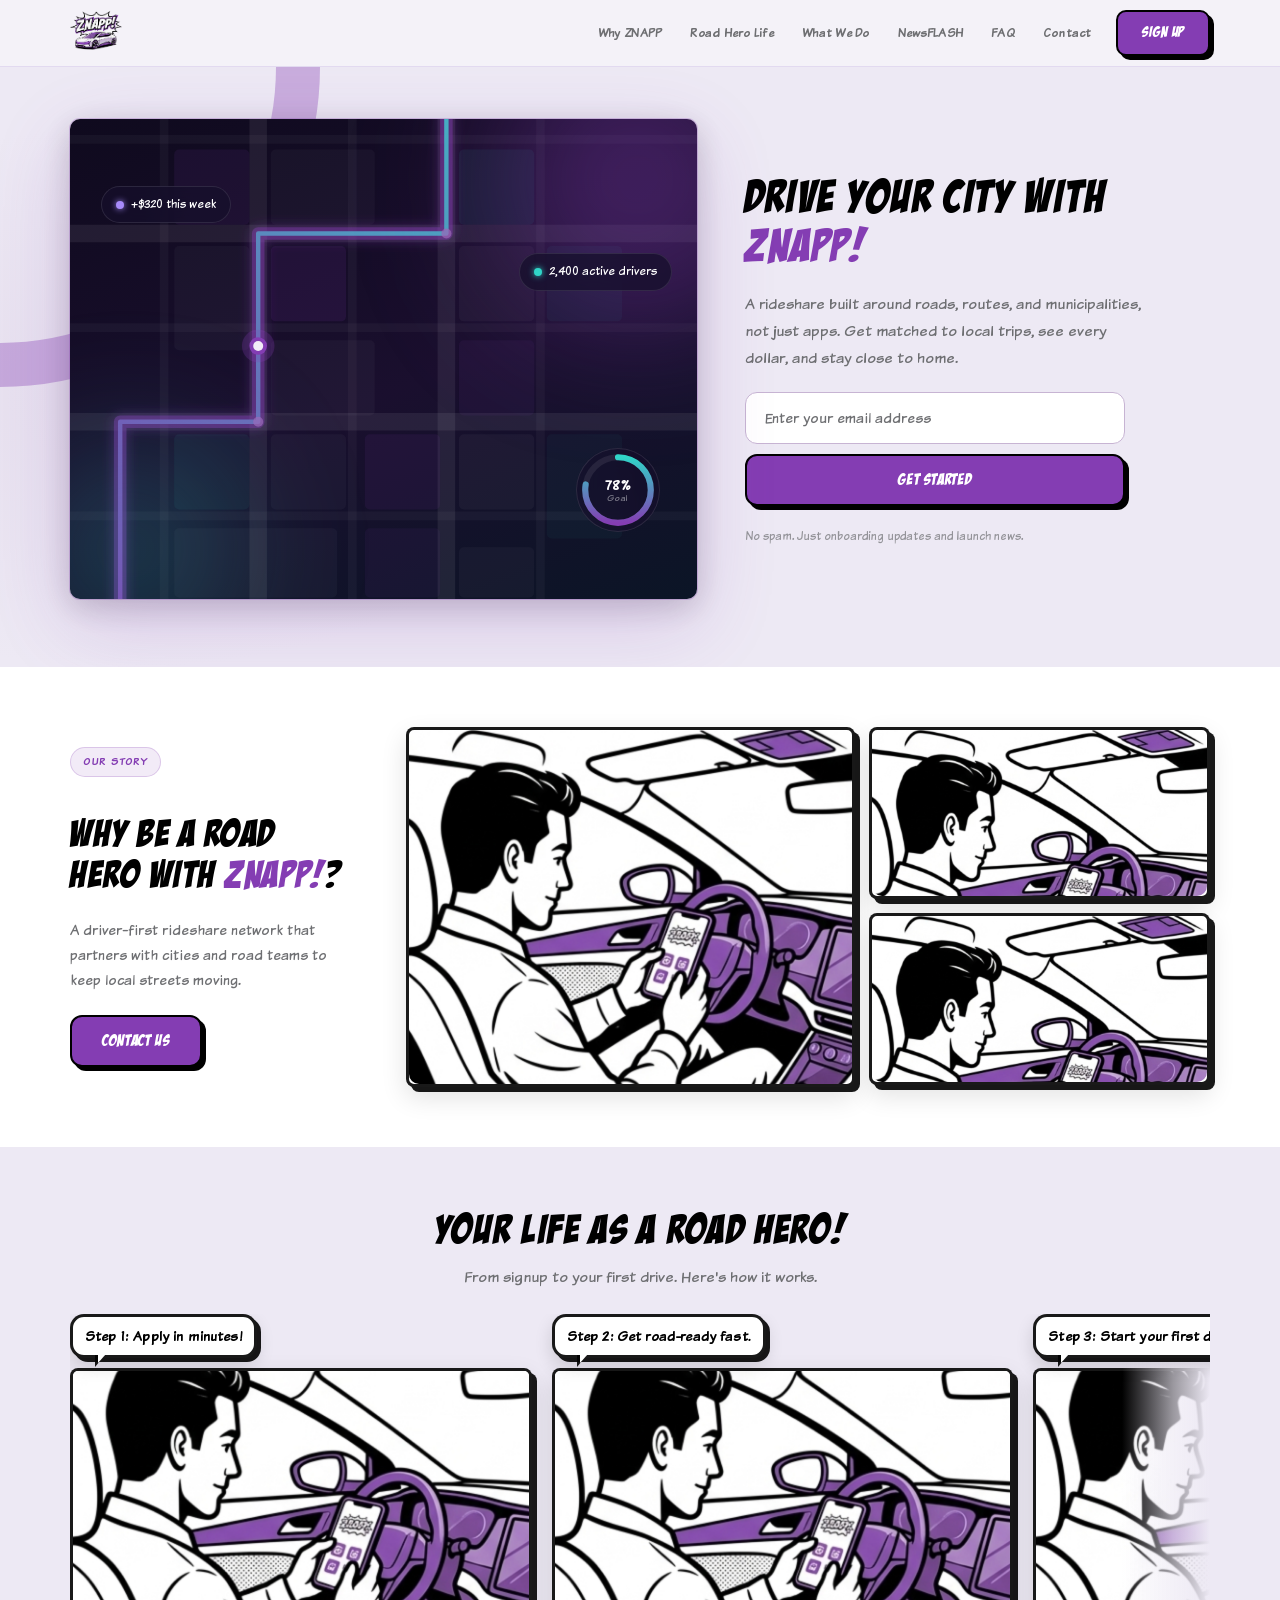
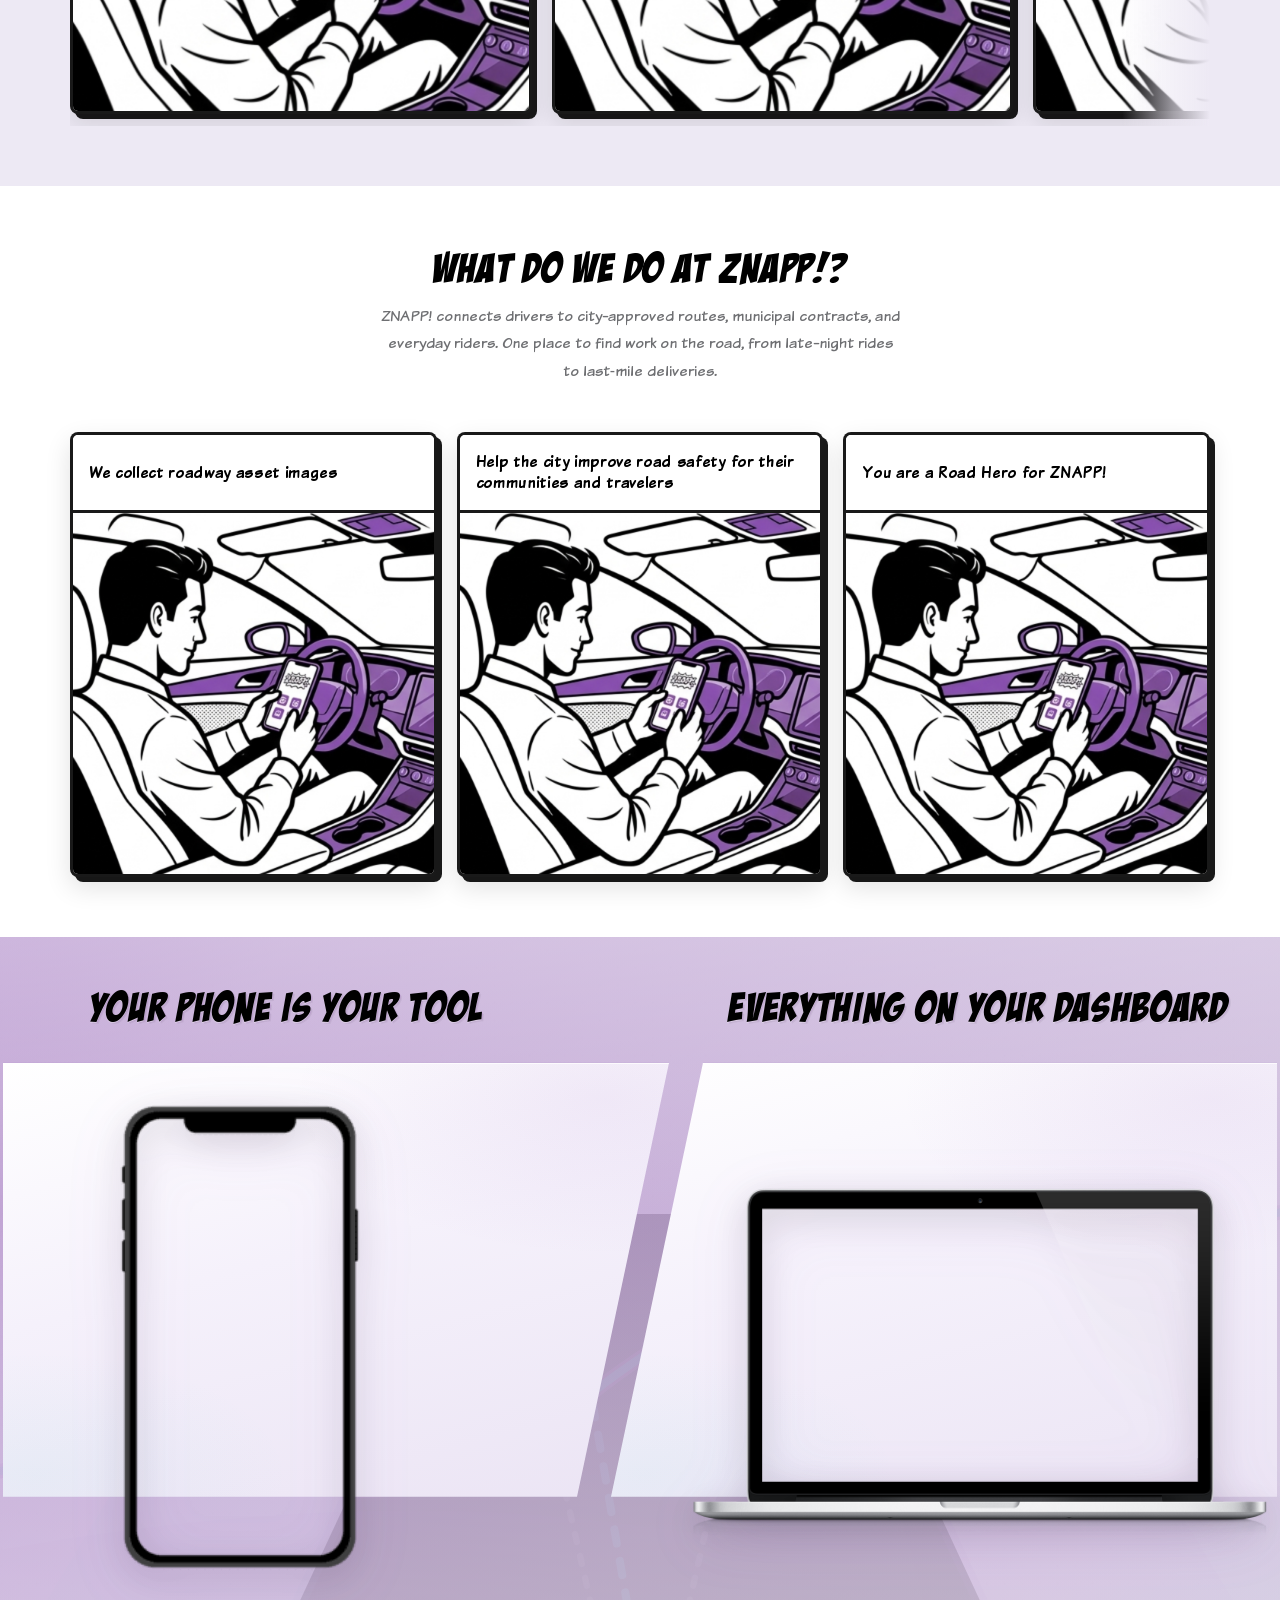
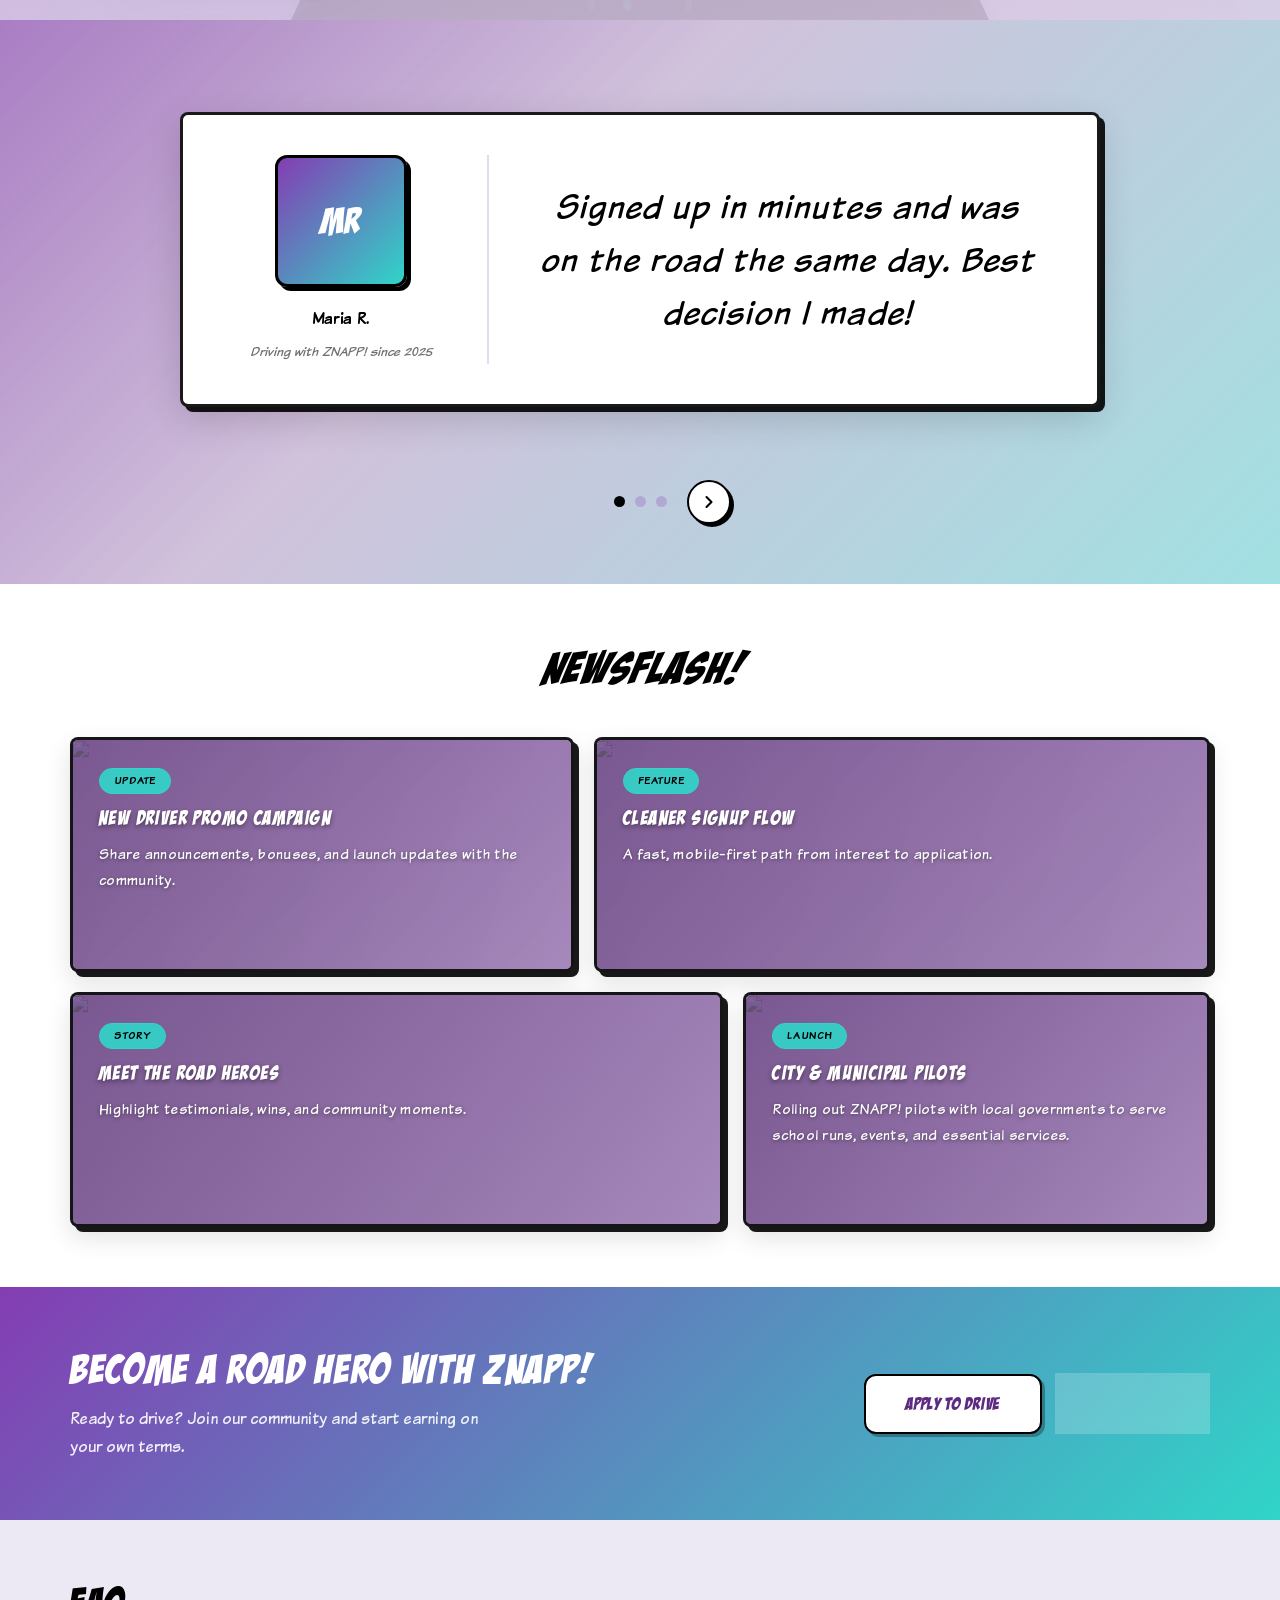
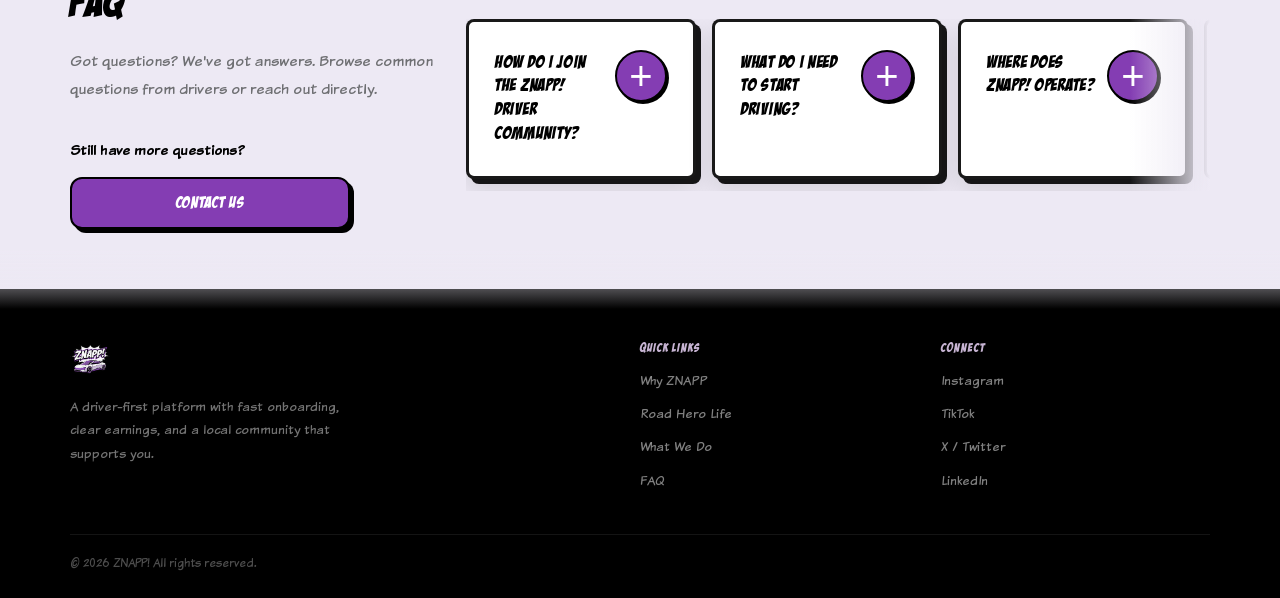
==== commit 0c39a81b: "n" ====
--- a/index.html
+++ b/index.html
@@ -575,6 +575,7 @@
                 <div class="news-tag">Update</div>
                 <h3>New driver promo campaign</h3>
                 <p>Share announcements, bonuses, and launch updates with the community.</p>
+                <a href="#" class="news-learn-more" aria-label="Learn more about new driver promo campaign">Learn more</a>
               </div>
             </article>
             
@@ -584,6 +585,7 @@
                 <div class="news-tag">Feature</div>
                 <h3>Cleaner signup flow</h3>
                 <p>A fast, mobile-first path from interest to application.</p>
+                <a href="#" class="news-learn-more" aria-label="Learn more about cleaner signup flow">Learn more</a>
               </div>
             </article>
           </div>
@@ -596,6 +598,7 @@
                 <div class="news-tag">Story</div>
                 <h3>Meet the Road Heroes</h3>
                 <p>Highlight testimonials, wins, and community moments.</p>
+                <a href="#" class="news-learn-more" aria-label="Learn more about road heroes stories">Learn more</a>
               </div>
             </article>
             
@@ -605,6 +608,7 @@
                 <div class="news-tag">Launch</div>
                 <h3>City &amp; municipal pilots</h3>
                 <p>Rolling out ZNAPP! pilots with local governments to serve school runs, events, and essential services.</p>
+                <a href="#" class="news-learn-more" aria-label="Learn more about city and municipal pilots">Learn more</a>
               </div>
             </article>
           </div>
--- a/styles.css
+++ b/styles.css
@@ -1387,7 +1387,7 @@
   box-shadow:
     5px 5px 0 rgba(0, 0, 0, 0.9),
     0 10px 26px rgba(0, 0, 0, 0.12);
-  transition: transform 0.2s ease, box-shadow 0.2s ease;
+  transition: transform 0.24s ease, box-shadow 0.24s ease;
   overflow: hidden;
   min-height: 220px;
   display: flex;
@@ -1403,6 +1403,9 @@
   object-position: center;
   z-index: 0;
   pointer-events: none;
+  transform: scale(1.01);
+  filter: saturate(1.05) contrast(1.03);
+  transition: transform 0.4s ease, filter 0.35s ease;
 }
 
 /* Translucent purple overlay */
@@ -1412,10 +1415,23 @@
   inset: 0;
   background: linear-gradient(
     135deg,
-    rgba(125, 72, 156, 0.9) 0%,
-    rgba(165, 124, 192, 0.86) 100%
+    rgba(125, 72, 156, 0.72) 0%,
+    rgba(165, 124, 192, 0.66) 100%
   );
   z-index: 1;
+  transition: opacity 0.35s ease, background 0.35s ease;
+}
+
+/* Soft light sweep for comic-style hover energy */
+.news-card-modern::after {
+  content: "";
+  position: absolute;
+  inset: -15% -35%;
+  z-index: 1;
+  background: linear-gradient(120deg, transparent 0%, rgba(255, 255, 255, 0.12) 45%, transparent 70%);
+  transform: translateX(-28%);
+  opacity: 0;
+  transition: transform 0.45s ease, opacity 0.3s ease;
 }
 
 .news-card-modern:hover { 
@@ -1423,6 +1439,26 @@
   box-shadow: 7px 7px 0 rgba(0, 0, 0, 0.9), 0 12px 32px rgba(0, 0, 0, 0.08);
 }
 
+.news-card-modern:hover::before {
+  background: transparent;
+  opacity: 0;
+}
+
+.news-card-modern:hover::after {
+  transform: translateX(10%);
+  opacity: 1;
+}
+
+.news-card-modern:hover .news-bg-img {
+  transform: scale(1.06);
+  filter: saturate(1.16) contrast(1.08);
+}
+
+/* Keep copy legible while still revealing the full image on hover */
+.news-card-modern:hover .news-content-block {
+  background: linear-gradient(110deg, rgba(18, 12, 30, 0.10) 0%, rgba(18, 12, 30, 0.04) 100%);
+}
+
 .news-content-block {
   position: relative;
   z-index: 2;
@@ -1432,7 +1468,7 @@
   flex-direction: column;
   gap: 12px;
   /* Subtle ink card behind copy for readability */
-  background: linear-gradient(110deg, rgba(30, 20, 42, 0.34) 0%, rgba(20, 14, 30, 0.16) 100%);
+  background: linear-gradient(110deg, rgba(30, 20, 42, 0.24) 0%, rgba(20, 14, 30, 0.10) 100%);
 }
 
 .news-tag {
@@ -1470,6 +1506,55 @@
   font-family: var(--font-body);
   letter-spacing: 0.02em;
   text-shadow: 0 1px 4px rgba(0, 0, 0, 0.44);
+}
+
+.news-tag,
+.news-card-modern h3,
+.news-card-modern p {
+  transition: filter 0.25s ease, opacity 0.25s ease;
+}
+
+.news-card-modern:hover .news-tag,
+.news-card-modern:hover h3,
+.news-card-modern:hover p {
+  filter: blur(2.6px);
+  opacity: 0.28;
+}
+
+.news-learn-more {
+  margin-top: auto;
+  align-self: flex-end;
+  display: inline-flex;
+  align-items: center;
+  justify-content: center;
+  height: 36px;
+  padding: 0 16px;
+  border-radius: 10px;
+  border: 2px solid var(--black);
+  background: linear-gradient(135deg, var(--teal) 0%, #74e5dc 100%);
+  color: var(--black);
+  font-family: var(--font-display);
+  font-size: 0.9rem;
+  letter-spacing: 0.04em;
+  text-transform: uppercase;
+  box-shadow: 3px 3px 0 rgba(0, 0, 0, 0.88);
+  opacity: 0;
+  transform: translateY(8px) scale(0.96);
+  pointer-events: none;
+  transition: transform 0.22s ease, opacity 0.22s ease, box-shadow 0.22s ease;
+  position: relative;
+  z-index: 3;
+}
+
+.news-card-modern:hover .news-learn-more {
+  opacity: 1;
+  transform: translateY(0) scale(1);
+  pointer-events: auto;
+}
+
+.news-learn-more:hover {
+  transform: translate(-1px, -1px);
+  box-shadow: 4px 4px 0 rgba(0, 0, 0, 0.88);
 }
 
 /* ══════════════ 12. CTA SECTION (full-width modern comic) ══════════════ */
@@ -1641,7 +1726,7 @@
   box-shadow:
     5px 5px 0 rgba(0, 0, 0, 0.9),
     0 10px 26px rgba(0, 0, 0, 0.12);
-  transition: transform 0.2s ease, box-shadow 0.2s ease;
+  transition: transform 0.24s ease, box-shadow 0.24s ease;
   min-height: 220px;
   display: flex;
   flex-direction: column;
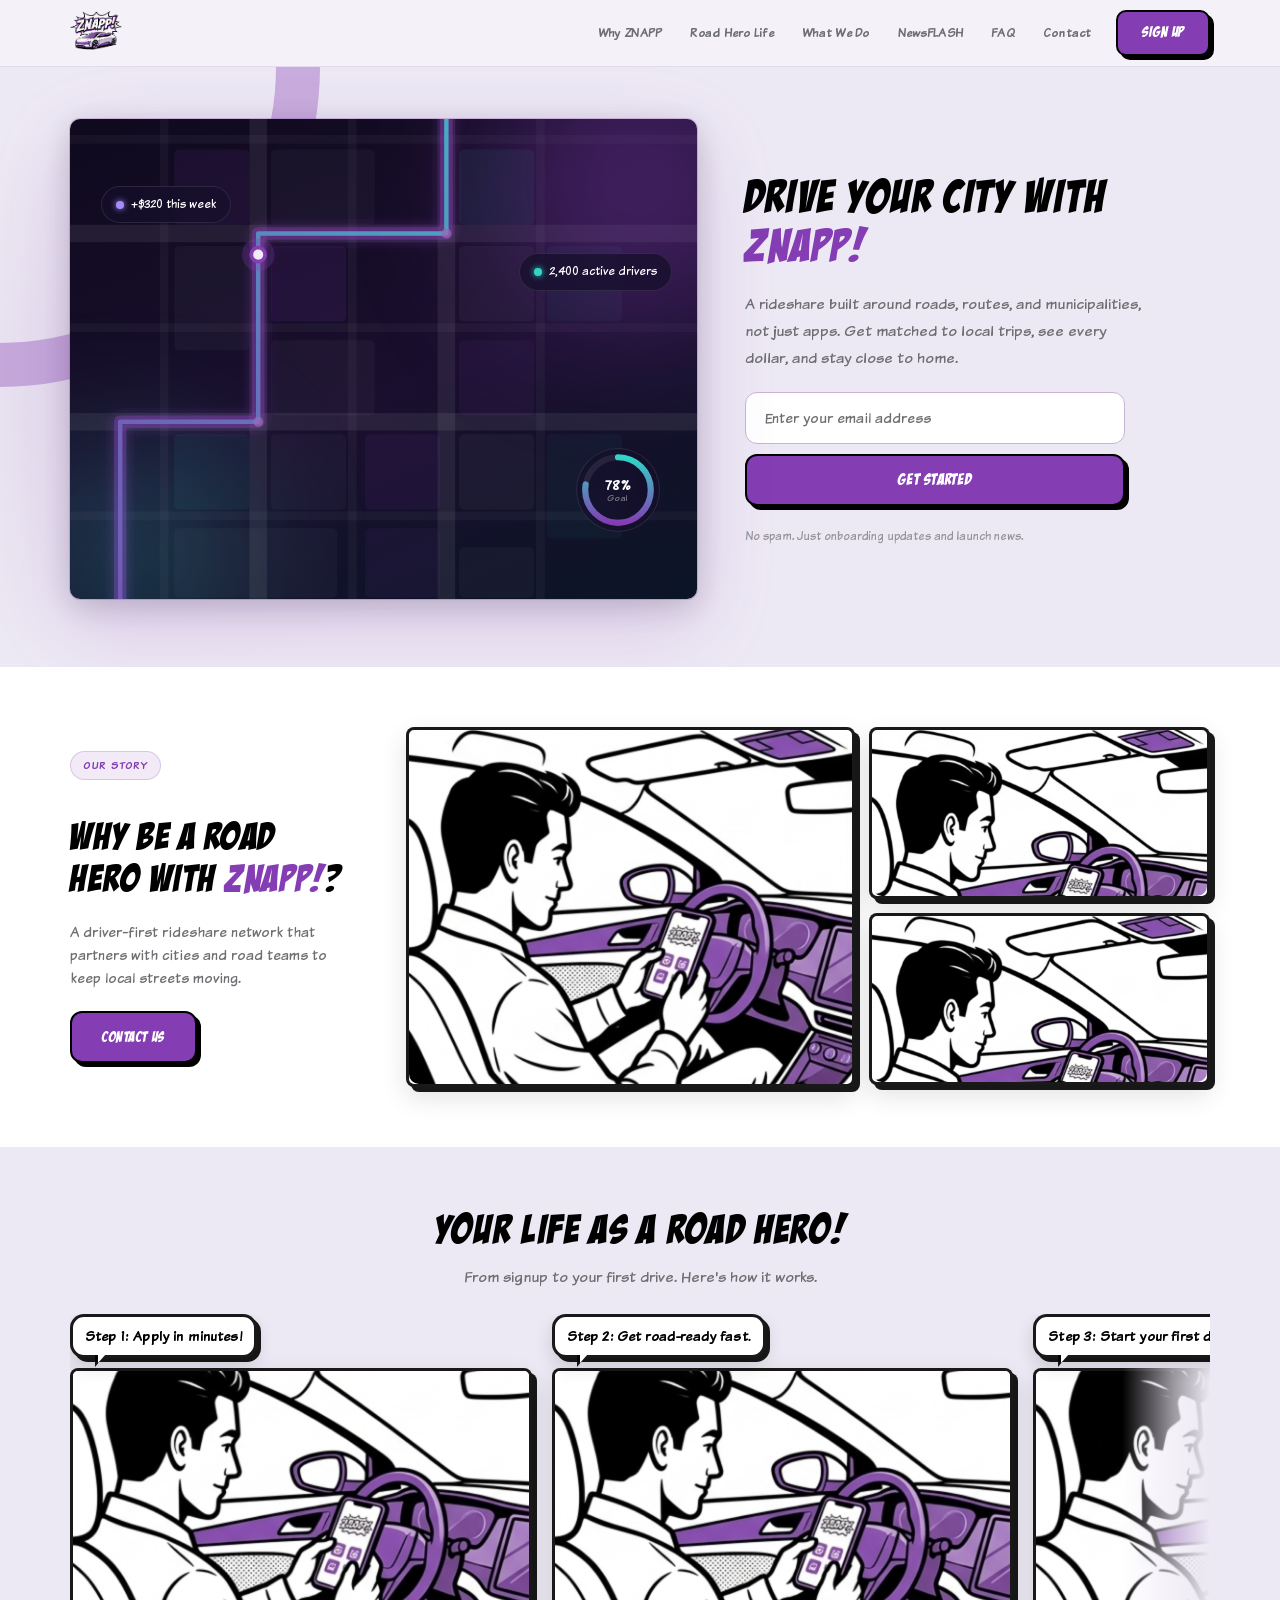
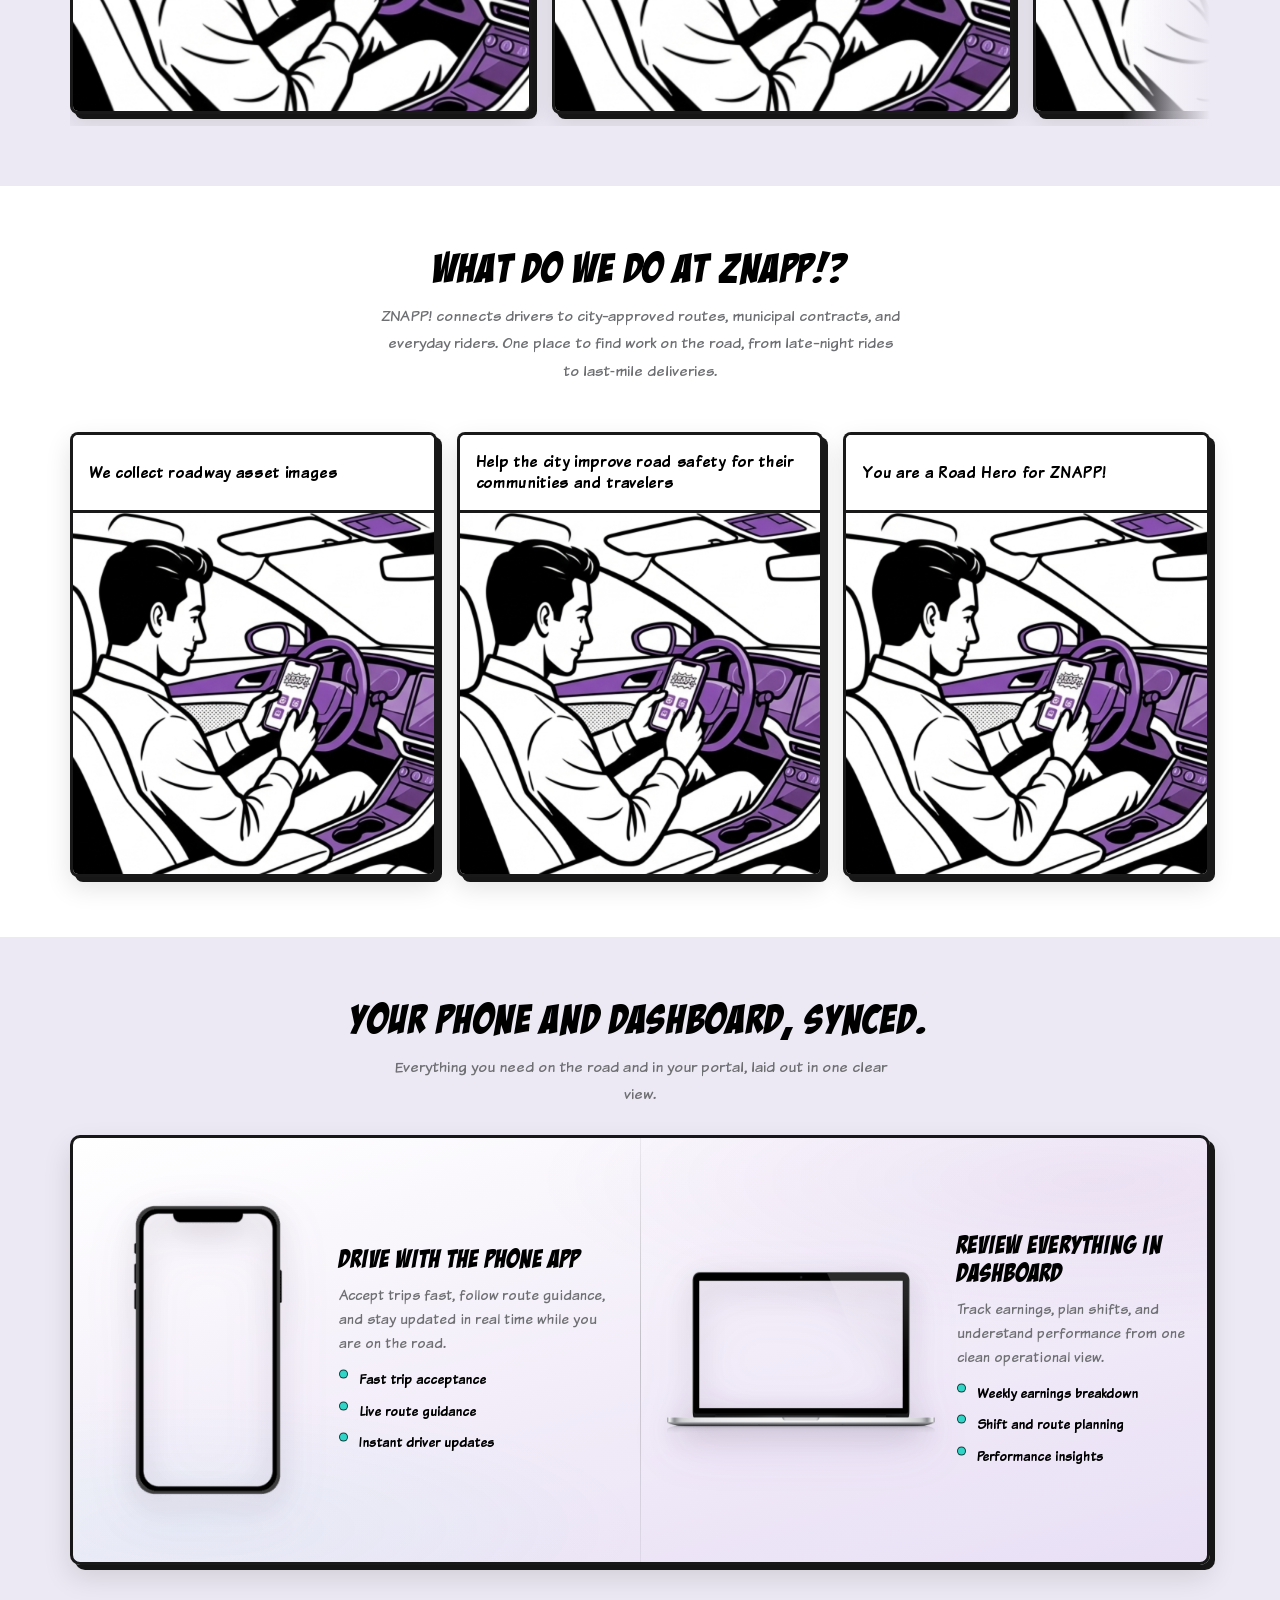
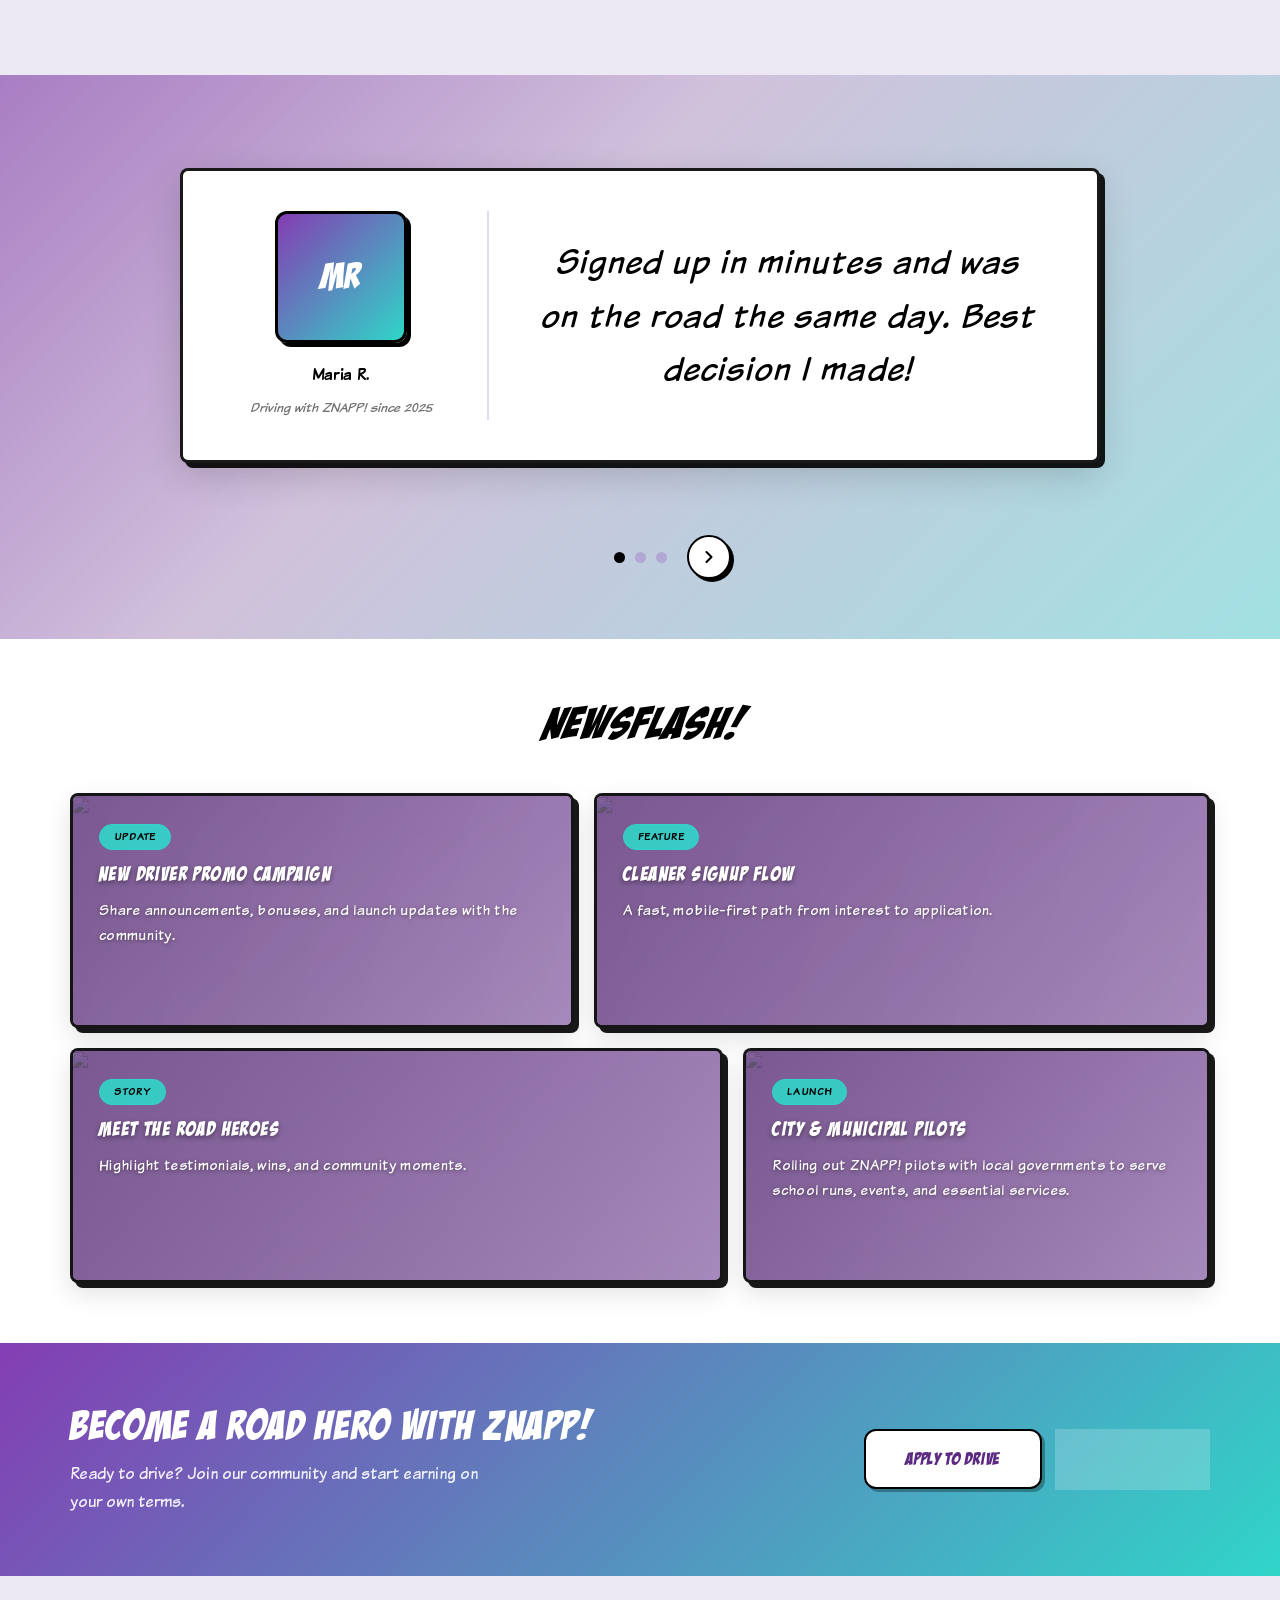
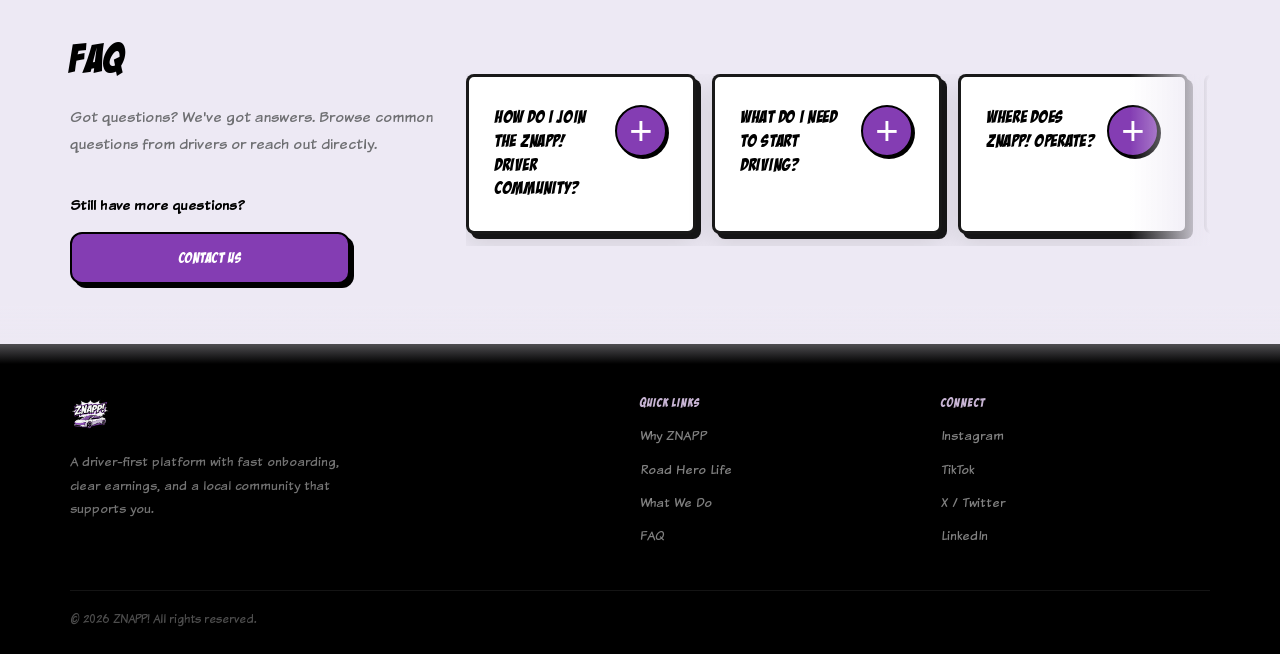
==== commit 62eb9376: "d" ====
--- a/index.html
+++ b/index.html
@@ -307,52 +307,59 @@
       </div>
     </section>
 
-    <!-- ═══ PHONE + DASHBOARD — diagonal split (titles above panels) ═══ -->
+    <!-- ═══ PHONE + DASHBOARD — unified comic card ═══ -->
     <section class="section tools-split" id="phone">
-      <!-- On-brand placeholder: routes + ZNAPP palette (no external stock) -->
-      <div class="tools-split-bg-layer" aria-hidden="true">
-        <img
-          src="assets/tools-split-bg-znapp.svg"
-          alt=""
-          class="tools-split-bg-img"
-          loading="lazy"
-          decoding="async"
-          width="1600"
-          height="1000"
-        />
-        <div class="tools-split-bg-overlay"></div>
-      </div>
-      <div class="tools-split-head">
-        <div class="tools-split-titles">
-          <h2 class="tools-split-title tools-split-title--left">Your phone is your tool</h2>
-          <h2 class="tools-split-title tools-split-title--right">Everything on your dashboard</h2>
-        </div>
-      </div>
-      <div class="tools-split-bleed">
-        <div class="tools-split-panels">
-          <div class="tools-split-mask tools-split-mask--left">
-            <div class="tools-split-inner">
+      <div class="container">
+        <div class="section-header tools-split-header">
+          <h2>Your phone and dashboard, synced.</h2>
+          <p class="section-sub">Everything you need on the road and in your portal, laid out in one clear view.</p>
+        </div>
+
+        <article class="tools-unified-card">
+          <div class="tools-unified-side tools-unified-side--phone">
+            <div class="tools-unified-media">
               <img
                 src="assets/smartphone-and-mobile-phone-free-png.png"
                 alt="Smartphone with the ZNAPP app"
-                class="tools-split-img tools-split-img--phone"
+                class="tools-unified-img tools-unified-img--phone"
                 width="350"
                 height="350"
               />
             </div>
-          </div>
-          <div class="tools-split-mask tools-split-mask--right">
-            <div class="tools-split-inner">
+            <div class="tools-unified-copy">
+              <h3>Drive with the phone app</h3>
+              <p>Accept trips fast, follow route guidance, and stay updated in real time while you are on the road.</p>
+              <ul class="tools-unified-points">
+                <li>Fast trip acceptance</li>
+                <li>Live route guidance</li>
+                <li>Instant driver updates</li>
+              </ul>
+            </div>
+          </div>
+
+          <div class="tools-unified-divider" aria-hidden="true"></div>
+
+          <div class="tools-unified-side tools-unified-side--laptop">
+            <div class="tools-unified-media">
               <img
                 src="pngimg.com - laptop_PNG101816.png"
                 alt="Laptop with the ZNAPP dashboard"
-                class="tools-split-img tools-split-img--laptop"
+                class="tools-unified-img tools-unified-img--laptop"
                 width="800"
                 height="500"
               />
             </div>
-          </div>
-        </div>
+            <div class="tools-unified-copy">
+              <h3>Review everything in dashboard</h3>
+              <p>Track earnings, plan shifts, and understand performance from one clean operational view.</p>
+              <ul class="tools-unified-points">
+                <li>Weekly earnings breakdown</li>
+                <li>Shift and route planning</li>
+                <li>Performance insights</li>
+              </ul>
+            </div>
+          </div>
+        </article>
       </div>
     </section>
 
--- a/styles.css
+++ b/styles.css
@@ -132,7 +132,7 @@
 }
 .btn-secondary:hover { border-color: var(--purple); color: var(--purple); background: rgba(132,61,179,0.04); }
 
-.btn-lg { height: 52px; font-size: 1rem; padding: 0 30px; border-radius: 12px; }
+.btn-lg { height: 52px; font-size: 0.9rem; padding: 0 30px; border-radius: 12px; }
 
 /* ── 1. HEADER ── */
 .header {
@@ -434,7 +434,7 @@
   position: sticky; top: 88px;
 }
 .why-left h2 { font-size: clamp(1.8rem, 3vw, 2.4rem); line-height: 1.08; }
-.why-tagline { color: var(--text-muted); font-size: 0.95rem; line-height: 1.65; }
+.why-tagline { color: var(--text-muted); font-size: 0.95rem; line-height: 1.5; }
 
 /* ── 3 comic panels: individual cards, gap between them ── */
 .why-panels {
@@ -792,319 +792,203 @@
   flex: 1;
 }
 
-/* ══════════════ PHONE + DASHBOARD — diagonal split (titles above boxes) ══════════════ */
+/* ══════════════ PHONE + DASHBOARD — unified comic card ══════════════ */
 .tools-split {
-  /* overlap = how tucked together they are (px). strip = diagonal “run” — bigger = bolder cut. reveal = nudge cuts apart so lavender still shows through (not a hairline). */
-  --split-overlap: 32px;
-  --split-strip: 76px;
-  --split-reveal: 16px;
-  width: 100%;
-  max-width: 100%;
-  box-sizing: border-box;
+  background: var(--bg);
+  padding: 60px 0 110px;
+}
+
+.tools-split-header {
+  margin-bottom: 28px;
+}
+
+.tools-unified-card {
   position: relative;
-  isolation: isolate;
-  background: var(--bg);
-  padding: 48px 0 120px;
-  padding-left: 0;
-  padding-right: 0;
-  overflow: visible;
-}
-
-/* Background: full-bleed art (assets/tools-split-bg-znapp.svg) + NewsFLASH-style overlay */
-.tools-split-bg-layer {
-  position: absolute;
-  inset: 0;
-  z-index: 0;
+  display: grid;
+  grid-template-columns: 1fr 1px 1fr;
+  align-items: stretch;
+  gap: 0;
+  min-height: 430px;
+  border-radius: 10px;
+  border: 3px solid rgba(0, 0, 0, 0.9);
+  background:
+    radial-gradient(ellipse 95% 70% at 90% 10%, rgba(132, 61, 179, 0.08) 0%, transparent 52%),
+    radial-gradient(ellipse 88% 68% at 10% 92%, rgba(48, 213, 200, 0.06) 0%, transparent 46%),
+    linear-gradient(165deg, #ffffff 0%, #f3eef9 48%, #e8dff5 100%);
+  box-shadow:
+    5px 5px 0 rgba(0, 0, 0, 0.9),
+    0 12px 28px rgba(0, 0, 0, 0.12);
   overflow: hidden;
-  pointer-events: none;
-}
-
-.tools-split-bg-img {
-  position: absolute;
-  inset: 0;
-  width: 100%;
-  height: 100%;
-  object-fit: cover;
-  object-position: center;
-  z-index: 0;
-}
-
-/* Matches .news-card-modern::before purple wash; light scrim on top keeps black headlines readable */
-.tools-split-bg-overlay {
-  position: absolute;
-  inset: 0;
-  z-index: 1;
-  background:
-    linear-gradient(
-      180deg,
-      rgba(237, 233, 244, 0.5) 0%,
-      rgba(237, 233, 244, 0.2) 40%,
-      rgba(237, 233, 244, 0.45) 100%
-    ),
-    linear-gradient(
-      135deg,
-      rgba(157, 106, 186, 0.72) 0%,
-      rgba(199, 180, 211, 0.68) 100%
-    );
-}
-
-.tools-split > *:not(.tools-split-bg-layer) {
-  position: relative;
-  z-index: 2;
-}
-
-/*
- * Full-bleed title row so each headline lines up with the 50/50 viewport panels below
- * (same breakout as .tools-split-bleed — not the 1140px container).
- */
-.tools-split-head {
-  width: 100vw;
-  max-width: none;
-  position: relative;
-  margin-left: calc(50% - 50vw);
-  margin-right: 0;
-  margin-bottom: 28px;
-  padding: 0;
-  box-sizing: border-box;
-}
-
-.tools-split-titles {
+}
+
+.tools-unified-side {
   display: grid;
-  grid-template-columns: 1fr 1fr;
-  gap: 8px 0;
-  align-items: end;
-  width: 100%;
-}
-
-/* Full-bleed row — classic breakout; mask widths use 50vw so right column locks to viewport right */
-.tools-split-bleed {
-  width: 100vw;
-  max-width: none;
-  position: relative;
-  margin-left: calc(50% - 50vw);
-  margin-right: 0;
-  overflow: visible;
-  box-sizing: border-box;
-}
-
-.tools-split-panels {
-  display: grid;
-  grid-template-columns: 1fr 1fr;
-  grid-template-rows: minmax(440px, 1fr);
-  gap: 0;
-  align-items: stretch;
-  justify-items: stretch;
-  width: 100%;
-  margin: 0;
-  padding: 0;
-}
-
-/* Match “What do we do at ZNAPP!?” — Badaboom; light comic ink + lift (site purple accent) */
-.tools-split-title {
-  font-family: var(--font-display);
-  font-size: clamp(1.8rem, 3.8vw, 2.6rem);
-  font-style: normal;
-  font-weight: 400;
-  color: var(--text);
-  margin: 0;
-  line-height: 1.12;
-  letter-spacing: var(--letter-spacing-heading);
-  text-transform: none;
-  max-width: 42ch;
-  text-shadow:
-    0 1px 0 rgba(255, 255, 255, 0.45),
-    1px 1px 0 rgba(132, 61, 179, 0.14),
-    2px 2px 0 rgba(0, 0, 0, 0.05);
-}
-
-.tools-split-title--left {
-  grid-column: 1;
-  justify-self: start;
-  text-align: left;
-  padding: 0 clamp(16px, 4vw, 56px) 0 clamp(36px, 7vw, 120px);
-}
-
-.tools-split-title--right {
-  grid-column: 2;
-  justify-self: end;
-  text-align: right;
-  padding: 0 clamp(16px, 4vw, 72px) 0 clamp(16px, 4vw, 56px);
-}
-
-@media (min-width: 1025px) {
-  .tools-split-titles .tools-split-title {
-    white-space: nowrap;
-  }
-}
-
-/* 50vw + overlap keeps edges close; strip/reveal balance = dramatic diagonal + visible lavender channel */
-.tools-split-mask--left {
-  grid-column: 1;
-  width: calc(50vw + var(--split-overlap));
-  max-width: none;
-  margin-right: calc(-1 * var(--split-overlap));
-  z-index: 1;
-}
-
-.tools-split-mask--right {
-  grid-column: 2;
-  justify-self: start;
-  width: calc(50vw + var(--split-overlap));
-  max-width: none;
-  margin-left: calc(-1 * var(--split-overlap));
-  margin-right: 0;
-  z-index: 2;
-}
-
-/* Black “frame” behind inner — do NOT set width here; it would override the 50vw rules on --left/--right */
-.tools-split-mask {
-  position: relative;
+  grid-template-columns: minmax(220px, 0.9fr) minmax(0, 1.1fr);
+  align-items: center;
+  gap: 16px;
+  padding: 24px 20px;
   min-width: 0;
-  min-height: 440px;
-  filter: none;
-}
-
-.tools-split-mask::before {
-  content: "";
-  position: absolute;
-  inset: 0;
-  z-index: 0;
-  /* Slight depth on the ink frame — same clip-path as before */
-  background: linear-gradient(168deg, #141414 0%, var(--black) 45%, #0a0a0a 100%);
-  pointer-events: none;
-  transform: translateZ(0);
-  backface-visibility: hidden;
-}
-
-/* Parallel split: strip+reveal in px so angle + gap stay consistent across widths */
-.tools-split-mask--left::before {
-  clip-path: polygon(
-    0 0,
-    100% 0,
-    calc(100% - var(--split-strip) - var(--split-reveal)) 100%,
-    0 100%
+}
+
+.tools-unified-side--laptop {
+  grid-template-columns: minmax(270px, 1.1fr) minmax(0, 0.9fr);
+}
+
+.tools-unified-side--laptop .tools-unified-media {
+  align-items: center;
+  justify-content: center;
+}
+
+.tools-unified-divider {
+  align-self: stretch;
+  background: linear-gradient(
+    to bottom,
+    rgba(0, 0, 0, 0.06) 0%,
+    rgba(0, 0, 0, 0.2) 50%,
+    rgba(0, 0, 0, 0.06) 100%
   );
 }
 
-.tools-split-mask--right::before {
-  clip-path: polygon(
-    calc(var(--split-strip) + var(--split-reveal)) 0,
-    100% 0,
-    100% 100%,
-    0 100%
-  );
-}
-
-/* Inner = layout only (no clip) so devices sit ON the panel */
-.tools-split-inner {
-  position: relative;
-  z-index: 1;
-  box-sizing: border-box;
-  margin: 3px;
-  min-height: 434px;
+.tools-unified-media {
   display: flex;
   align-items: flex-end;
   justify-content: center;
-  padding: 32px 20px 88px;
-  background: transparent;
-  overflow: visible;
-}
-
-/* Clipped gradient + comic edge (aligned with .btn-comic / card shadow language) */
-.tools-split-inner::after {
-  content: "";
-  position: absolute;
-  inset: 0;
-  z-index: 0;
-  background:
-    radial-gradient(ellipse 90% 70% at 90% 8%, rgba(132, 61, 179, 0.07) 0%, transparent 52%),
-    radial-gradient(ellipse 80% 60% at 5% 95%, rgba(48, 213, 200, 0.05) 0%, transparent 48%),
-    linear-gradient(165deg, #ffffff 0%, #f5f1fb 44%, #ebe4f4 100%);
-  box-shadow:
-    5px 5px 0 rgba(0, 0, 0, 0.9),
-    0 0 0 1px rgba(132, 61, 179, 0.14),
-    inset 0 1px 0 rgba(255, 255, 255, 0.75);
-  pointer-events: none;
-}
-
-.tools-split-mask--left .tools-split-inner::after {
-  clip-path: polygon(
-    0 0,
-    100% 0,
-    calc(100% - var(--split-strip) - var(--split-reveal)) 100%,
-    0 100%
-  );
-}
-
-.tools-split-mask--right .tools-split-inner::after {
-  clip-path: polygon(
-    calc(var(--split-strip) + var(--split-reveal)) 0,
-    100% 0,
-    100% 100%,
-    0 100%
-  );
-}
-
-.tools-split-img {
+  min-height: 300px;
+}
+
+.tools-unified-img {
   display: block;
   width: auto;
   height: auto;
   max-width: 100%;
   object-fit: contain;
+  filter:
+    drop-shadow(0 16px 24px rgba(132, 61, 179, 0.14))
+    drop-shadow(0 8px 14px rgba(0, 0, 0, 0.16));
+}
+
+.tools-unified-img--phone {
+  max-height: min(390px, 58vh);
+  max-width: 300px;
+}
+
+.tools-unified-img--laptop {
+  max-height: min(430px, 62vh);
+  max-width: min(700px, 100%);
+}
+
+.tools-unified-copy {
+  min-width: 0;
+}
+
+.tools-unified-copy h3 {
+  margin: 0 0 10px;
+  font-family: var(--font-display);
+  font-size: clamp(1.2rem, 2vw, 1.6rem);
+  line-height: 1.06;
+  letter-spacing: var(--letter-spacing-heading);
+  color: var(--text);
+}
+
+.tools-unified-copy p {
+  margin: 0 0 12px;
+  font-family: var(--font-body);
+  font-size: 0.95rem;
+  line-height: 1.58;
+  color: var(--text-muted);
+}
+
+.tools-unified-points {
+  margin: 0;
+  padding: 0;
+  list-style: none;
+  display: grid;
+  gap: 7px;
+}
+
+.tools-unified-points li {
   position: relative;
-  z-index: 2;
-  flex-shrink: 0;
-  filter:
-    drop-shadow(0 14px 28px rgba(132, 61, 179, 0.12))
-    drop-shadow(0 8px 16px rgba(0, 0, 0, 0.14));
-  transition: filter 0.22s ease;
-  /* Hang past the bottom frame — only the art overlaps; boxes unchanged */
-  margin-bottom: -128px;
-}
-
-/* Don’t use transform here — phone/laptop already use translateX for layout */
-.tools-split-img:hover {
-  filter:
-    drop-shadow(0 18px 36px rgba(132, 61, 179, 0.18))
-    drop-shadow(0 10px 22px rgba(0, 0, 0, 0.1));
-}
-
-@media (prefers-reduced-motion: reduce) {
-  .tools-split-img {
-    transition: none;
-  }
-  .tools-split-img:hover {
-    filter:
-      drop-shadow(0 14px 28px rgba(132, 61, 179, 0.12))
-      drop-shadow(0 8px 16px rgba(0, 0, 0, 0.14));
-  }
-}
-
-/* Laptop: bounded by width like a real scene */
-.tools-split-img--laptop {
-  max-height: min(520px, 58vh);
-  max-width: min(600px, 52vw);
-  margin-left: auto;
-  margin-right: 0;
-  transform: translateX(clamp(8px, 1.8vw, 28px));
-}
-
-/*
- * Phone is portrait — laptop “reads” big from width (~600px); push the handset up so its height
- * approaches the laptop’s span and the silhouette fills the panel similarly.
- */
-.tools-split-img--phone {
-  /* Prefer a wide handset first so it visually competes with the laptop’s ~600px span */
-  width: min(480px, 52vw);
-  max-width: min(480px, 52vw);
-  height: auto;
-  max-height: min(880px, 84vh);
-  object-fit: contain;
-  margin-right: auto;
-  margin-left: 0;
-  transform: translateX(calc(-1 * clamp(8px, 1.8vw, 28px)));
-  /* Match laptop’s bottom overlap; taller asset needs a deeper hang */
-  margin-bottom: -168px;
+  padding-left: 20px;
+  font-family: var(--font-body);
+  font-size: 0.9rem;
+  font-weight: 700;
+  color: var(--text);
+}
+
+.tools-unified-points li::before {
+  content: "";
+  position: absolute;
+  left: 0;
+  top: 0.5em;
+  width: 9px;
+  height: 9px;
+  border-radius: 50%;
+  background: var(--teal);
+  border: 1px solid rgba(0, 0, 0, 0.72);
+  transform: translateY(-50%);
+}
+
+@media (max-width: 1024px) {
+  .tools-split {
+    padding: 52px 0 92px;
+  }
+
+  .tools-unified-card {
+    grid-template-columns: 1fr;
+    min-height: 0;
+  }
+
+  .tools-unified-divider {
+    height: 1px;
+    width: 100%;
+    background: linear-gradient(to right, rgba(0, 0, 0, 0.06), rgba(0, 0, 0, 0.2), rgba(0, 0, 0, 0.06));
+  }
+
+  .tools-unified-side {
+    grid-template-columns: 1fr;
+    text-align: center;
+    padding: 18px 16px;
+    gap: 12px;
+  }
+
+  .tools-unified-media {
+    min-height: 230px;
+  }
+
+  .tools-unified-points {
+    justify-items: center;
+  }
+
+  .tools-unified-points li {
+    padding-left: 18px;
+  }
+}
+
+@media (max-width: 768px) {
+  .tools-split {
+    padding: 40px 0 78px;
+  }
+
+  .tools-unified-card {
+    border-width: 2.5px;
+    box-shadow:
+      4px 4px 0 rgba(0, 0, 0, 0.9),
+      0 10px 22px rgba(0, 0, 0, 0.12);
+  }
+
+  .tools-unified-img--phone {
+    max-height: 315px;
+    max-width: 240px;
+  }
+
+  .tools-unified-img--laptop {
+    max-height: 320px;
+    max-width: 520px;
+  }
+
+  .tools-unified-copy p {
+    font-size: 0.92rem;
+  }
 }
 
 /* ══════════════ 10. REVIEW (comic-style testimonial) ══════════════ */
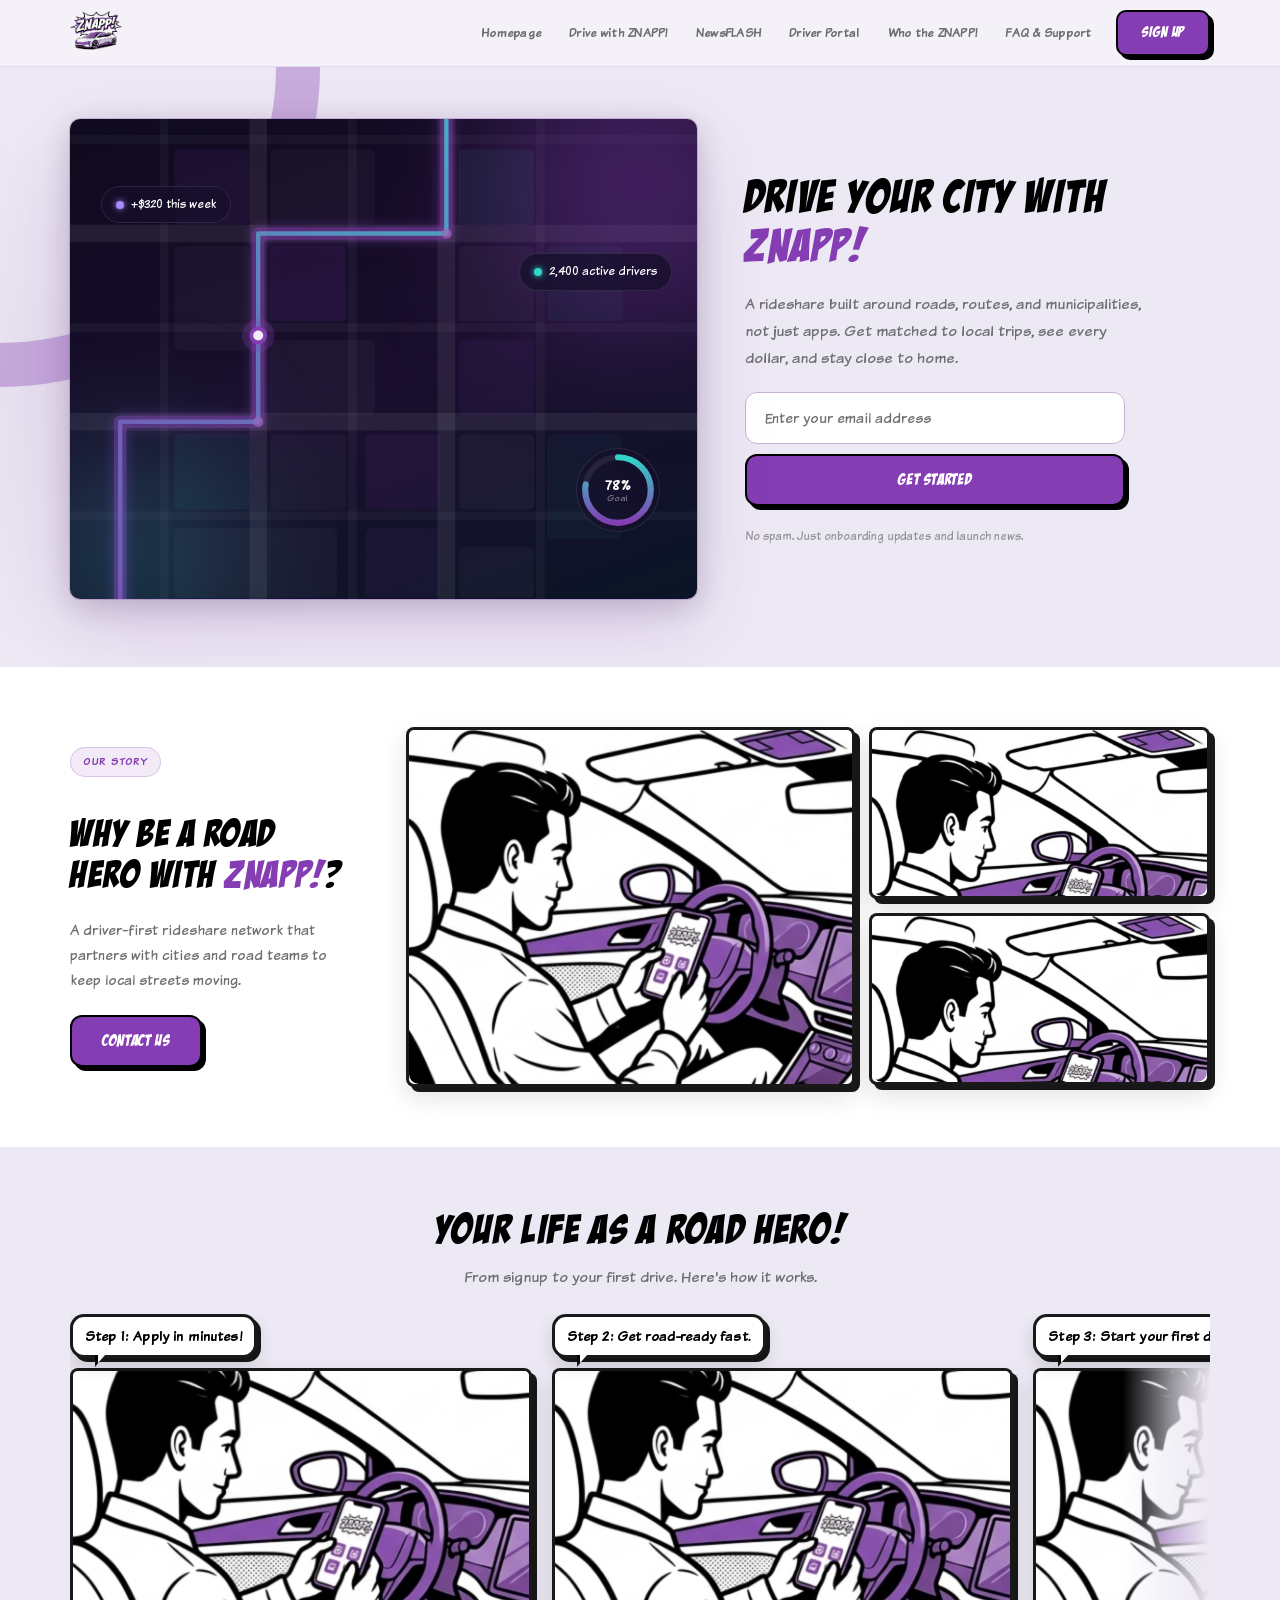
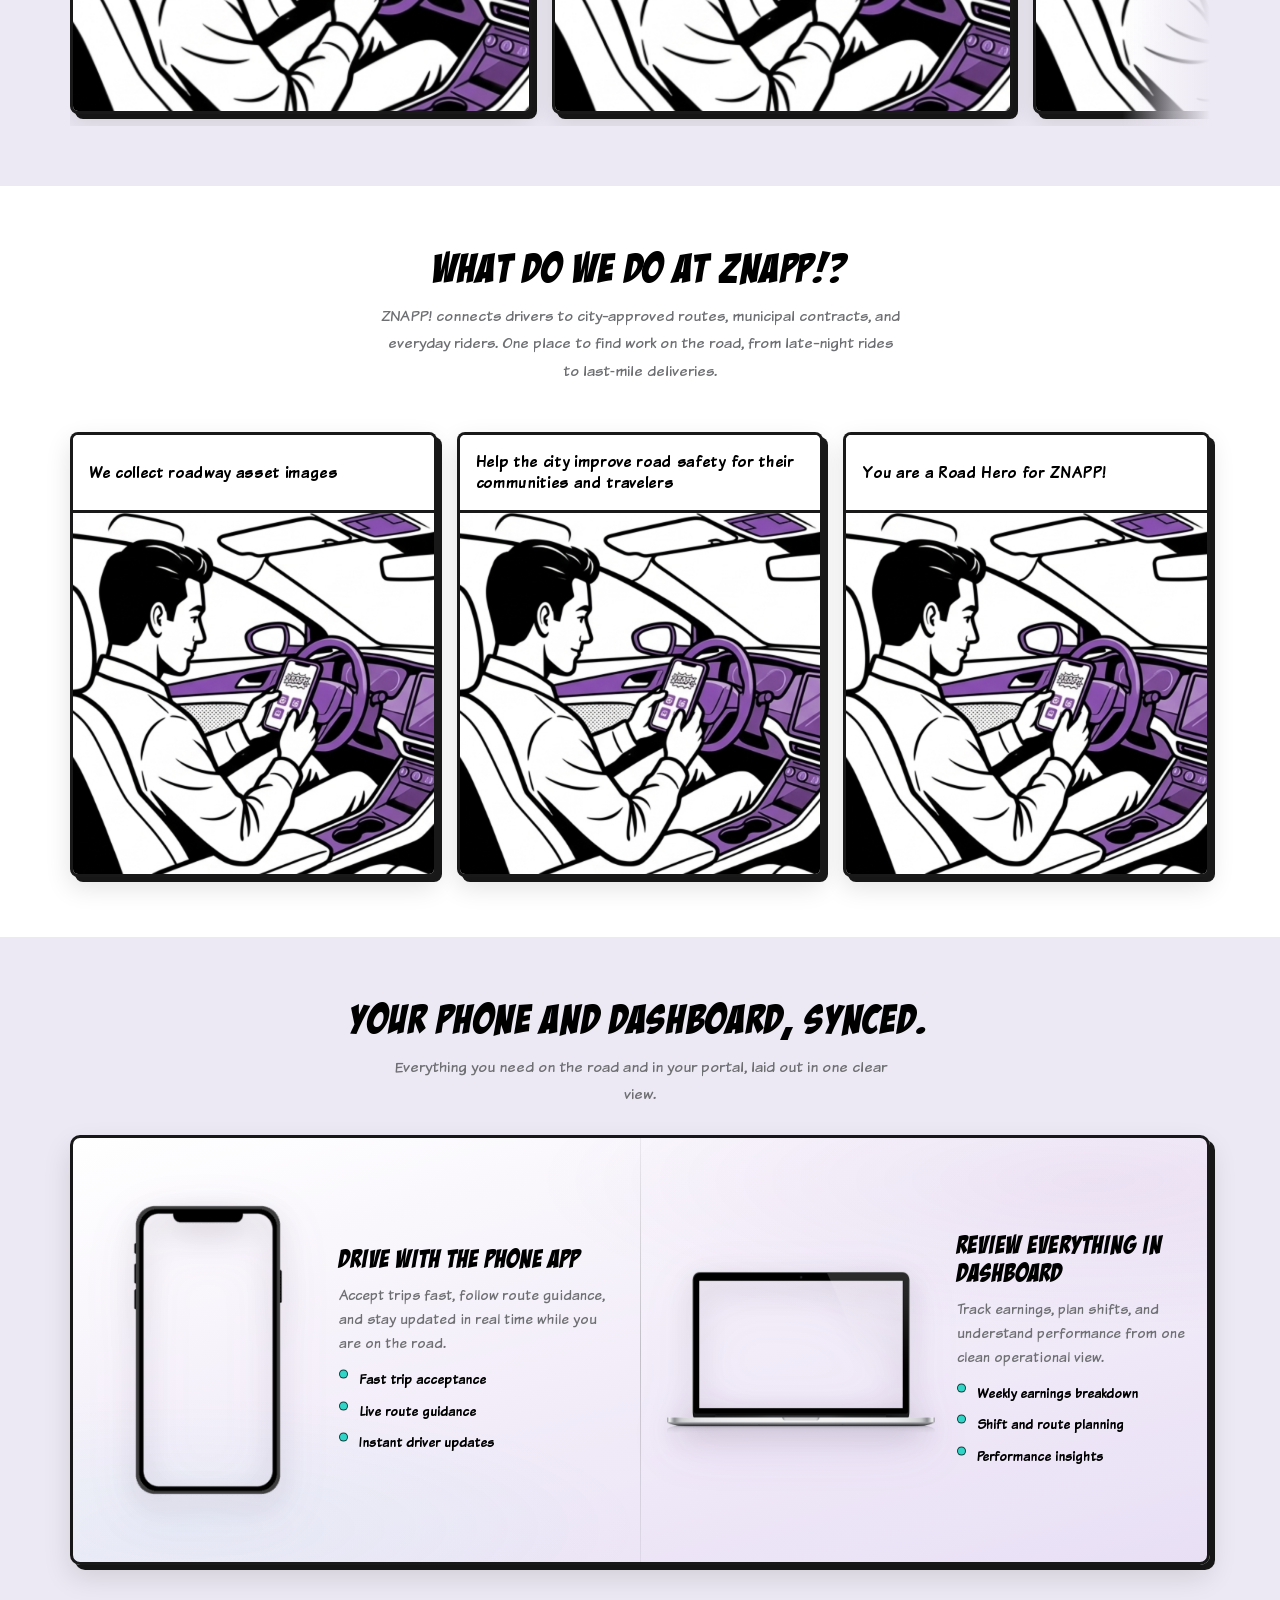
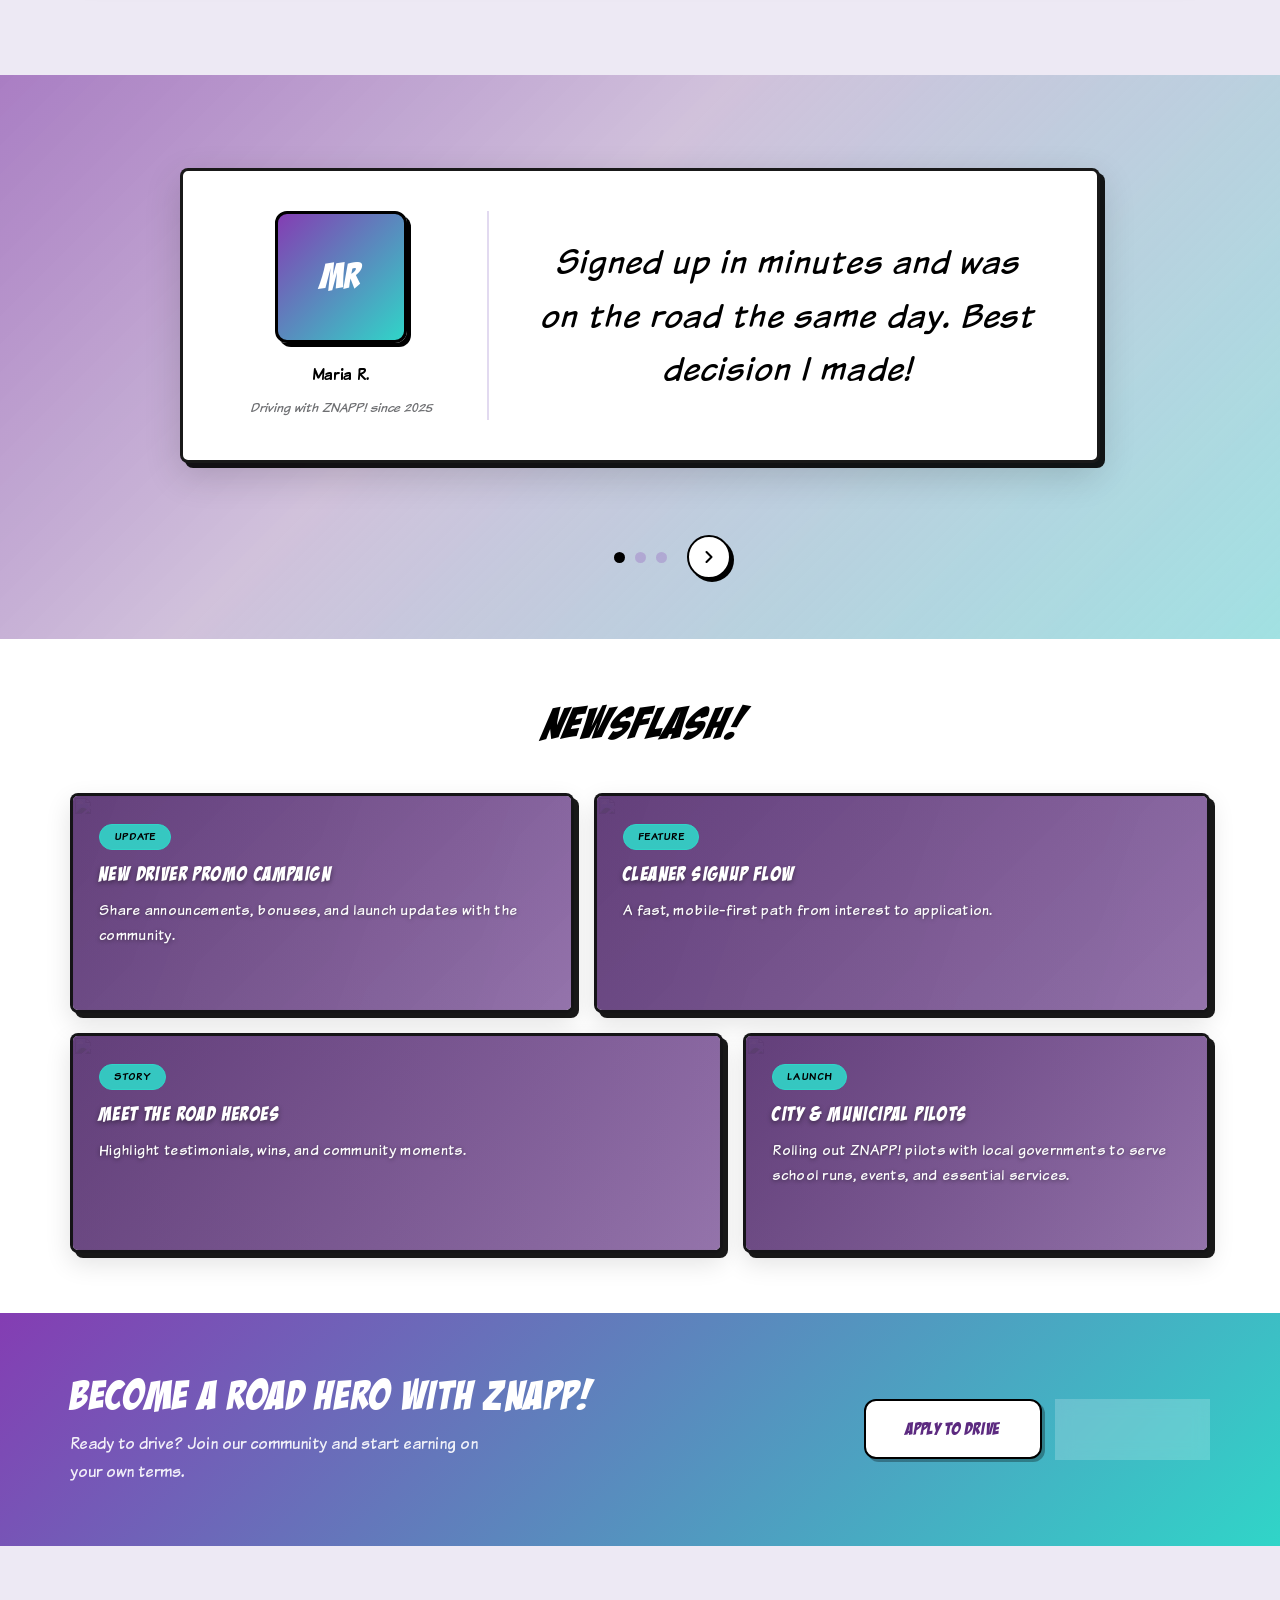
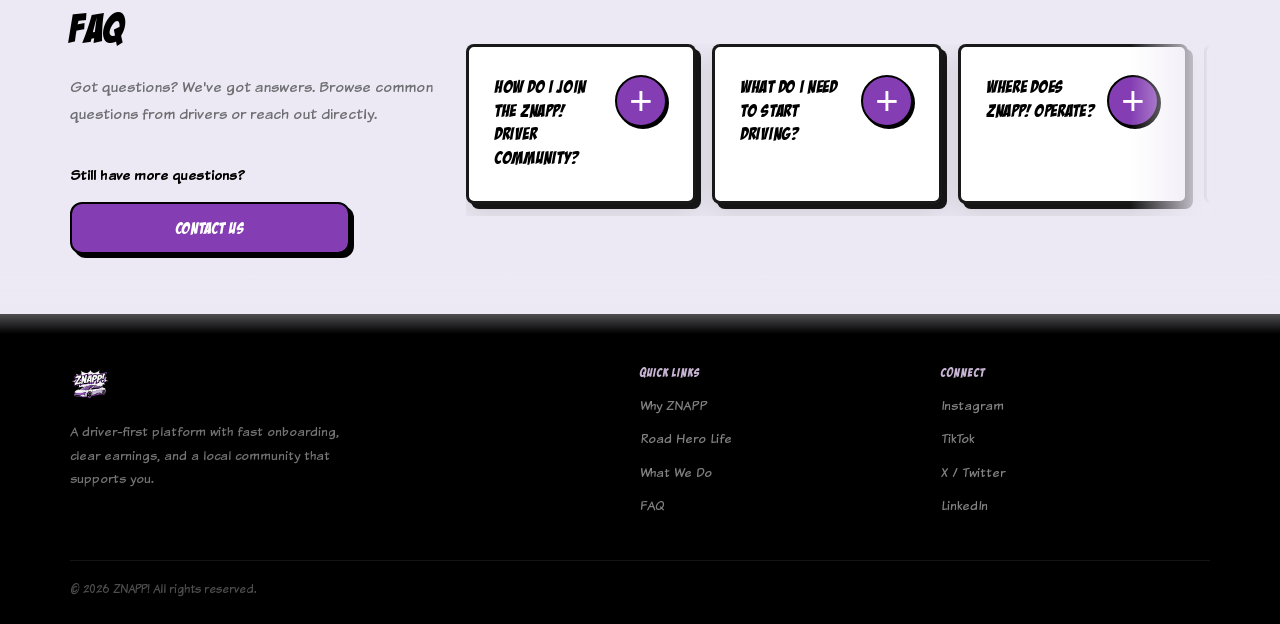
==== commit 42311e2a: "refactor(project): reorganize assets and restore unified tools section Clean up the project structur" ====
--- a/index.html
+++ b/index.html
@@ -5,8 +5,8 @@
   <meta name="viewport" content="width=device-width, initial-scale=1.0" />
   <title>ZNAPP! | Be a Road Hero</title>
   <meta name="description" content="ZNAPP! is a roads-first rideshare network for cities and municipalities. Join local routes, move people and goods, and get paid clearly for every mile." />
-  <link rel="icon" type="image/png" href="Favicon - ZNAPP.png" sizes="32x32" />
-  <link rel="apple-touch-icon" href="Favicon - ZNAPP.png" />
+  <link rel="icon" type="image/png" href="img/branding/favicon-znapp.png" sizes="32x32" />
+  <link rel="apple-touch-icon" href="img/branding/favicon-znapp.png" />
   <link rel="stylesheet" href="styles.css" />
 </head>
 <body>
@@ -16,15 +16,15 @@
   <header class="header">
     <div class="container header-inner">
       <a href="#" class="logo" aria-label="ZNAPP home">
-        <img src="ZNAPP Full Logo.png" alt="ZNAPP!" />
+        <img src="img/branding/znapp-full-logo.png" alt="ZNAPP!" />
       </a>
       <nav class="nav" aria-label="Primary">
-        <a href="#why">Why ZNAPP</a>
-        <a href="#life">Road Hero Life</a>
-        <a href="#what">What We Do</a>
+        <a href="index.html">Homepage</a>
+        <a href="#signup">Drive with ZNAPP!</a>
         <a href="#news">NewsFLASH</a>
-        <a href="#faq">FAQ</a>
-        <a href="#contact">Contact</a>
+        <a href="#phone">Driver Portal</a>
+        <a href="#what">Who the ZNAPP!</a>
+        <a href="#faq">FAQ &amp; Support</a>
       </nav>
       <a href="#signup" class="btn btn-comic">Sign up</a>
       <button class="mobile-toggle" aria-label="Menu" type="button">
@@ -196,7 +196,7 @@
 
             <!-- BOX 1: Left large panel -->
             <div class="wpc-panel wpc-panel--main">
-              <img src="assets/driver-comic.png?v=4" alt="Driver using ZNAPP app - Drive on your schedule. No boss, no shifts." class="wpc-panel-img">
+              <img src="img/illustrations/driver-comic.png?v=4" alt="Driver using ZNAPP app - Drive on your schedule. No boss, no shifts." class="wpc-panel-img">
             </div>
 
             <!-- Right column: 2 stacked panels sharing a border -->
@@ -204,12 +204,12 @@
 
               <!-- BOX 2: Top-right panel -->
               <div class="wpc-panel wpc-panel--sm">
-                <img src="assets/driver-comic.png?v=4" alt="Driver using ZNAPP app - Sign up in minutes. Hit the road fast." class="wpc-panel-img">
+                <img src="img/illustrations/driver-comic.png?v=4" alt="Driver using ZNAPP app - Sign up in minutes. Hit the road fast." class="wpc-panel-img">
               </div>
 
               <!-- BOX 3: Bottom-right panel -->
               <div class="wpc-panel wpc-panel--sm">
-                <img src="assets/driver-comic.png?v=4" alt="Driver using ZNAPP app - See exactly what you earn. Transparent every time." class="wpc-panel-img">
+                <img src="img/illustrations/driver-comic.png?v=4" alt="Driver using ZNAPP app - See exactly what you earn. Transparent every time." class="wpc-panel-img">
               </div>
 
             </div><!-- end right column -->
@@ -235,7 +235,7 @@
             <div class="life-slide">
               <div class="life-frame-bubble">Step 1: Apply in minutes!</div>
               <article class="life-frame">
-                <img src="assets/driver-comic.png" alt="Apply to become a Road Hero" class="life-frame-img">
+                <img src="img/illustrations/driver-comic.png" alt="Apply to become a Road Hero" class="life-frame-img">
               </article>
             </div>
 
@@ -243,7 +243,7 @@
             <div class="life-slide">
               <div class="life-frame-bubble">Step 2: Get road-ready fast.</div>
               <article class="life-frame">
-                <img src="assets/driver-comic.png" alt="Get ready to drive" class="life-frame-img">
+                <img src="img/illustrations/driver-comic.png" alt="Get ready to drive" class="life-frame-img">
               </article>
             </div>
 
@@ -251,7 +251,7 @@
             <div class="life-slide">
               <div class="life-frame-bubble">Step 3: Start your first drive!</div>
               <article class="life-frame">
-                <img src="assets/driver-comic.png" alt="Hit the road and start driving" class="life-frame-img">
+                <img src="img/illustrations/driver-comic.png" alt="Hit the road and start driving" class="life-frame-img">
               </article>
             </div>
 
@@ -259,7 +259,7 @@
             <div class="life-slide">
               <div class="life-frame-bubble">Step 4: Track, earn, and grow.</div>
               <article class="life-frame">
-                <img src="assets/driver-comic.png" alt="Earn and grow as a driver" class="life-frame-img">
+                <img src="img/illustrations/driver-comic.png" alt="Earn and grow as a driver" class="life-frame-img">
               </article>
             </div>
 
@@ -267,7 +267,7 @@
             <div class="life-slide">
               <div class="life-frame-bubble">Step 5: Join the Road Hero crew!</div>
               <article class="life-frame">
-                <img src="assets/driver-comic.png" alt="Join the Road Hero community" class="life-frame-img">
+                <img src="img/illustrations/driver-comic.png" alt="Join the Road Hero community" class="life-frame-img">
               </article>
             </div>
 
@@ -289,19 +289,19 @@
             <div class="what-card-content">
               <h3>We collect roadway asset images</h3>
             </div>
-            <img src="assets/driver-comic.png" alt="We collect roadway asset images" class="what-card-img">
+            <img src="img/illustrations/driver-comic.png" alt="We collect roadway asset images" class="what-card-img">
           </article>
           <article class="what-card">
             <div class="what-card-content">
               <h3>Help the city improve road safety for their communities and travelers</h3>
             </div>
-            <img src="assets/driver-comic.png" alt="Help the city improve road safety for their communities and travelers" class="what-card-img">
+            <img src="img/illustrations/driver-comic.png" alt="Help the city improve road safety for their communities and travelers" class="what-card-img">
           </article>
           <article class="what-card">
             <div class="what-card-content">
               <h3>You are a Road Hero for ZNAPP!</h3>
             </div>
-            <img src="assets/driver-comic.png" alt="You are a Road Hero for ZNAPP!" class="what-card-img">
+            <img src="img/illustrations/driver-comic.png" alt="You are a Road Hero for ZNAPP!" class="what-card-img">
           </article>
         </div>
       </div>
@@ -319,7 +319,7 @@
           <div class="tools-unified-side tools-unified-side--phone">
             <div class="tools-unified-media">
               <img
-                src="assets/smartphone-and-mobile-phone-free-png.png"
+                src="img/devices/phone-app.png"
                 alt="Smartphone with the ZNAPP app"
                 class="tools-unified-img tools-unified-img--phone"
                 width="350"
@@ -342,7 +342,7 @@
           <div class="tools-unified-side tools-unified-side--laptop">
             <div class="tools-unified-media">
               <img
-                src="pngimg.com - laptop_PNG101816.png"
+                src="img/devices/laptop-dashboard.png"
                 alt="Laptop with the ZNAPP dashboard"
                 class="tools-unified-img tools-unified-img--laptop"
                 width="800"
@@ -582,7 +582,6 @@
                 <div class="news-tag">Update</div>
                 <h3>New driver promo campaign</h3>
                 <p>Share announcements, bonuses, and launch updates with the community.</p>
-                <a href="#" class="news-learn-more" aria-label="Learn more about new driver promo campaign">Learn more</a>
               </div>
             </article>
             
@@ -592,7 +591,6 @@
                 <div class="news-tag">Feature</div>
                 <h3>Cleaner signup flow</h3>
                 <p>A fast, mobile-first path from interest to application.</p>
-                <a href="#" class="news-learn-more" aria-label="Learn more about cleaner signup flow">Learn more</a>
               </div>
             </article>
           </div>
@@ -605,7 +603,6 @@
                 <div class="news-tag">Story</div>
                 <h3>Meet the Road Heroes</h3>
                 <p>Highlight testimonials, wins, and community moments.</p>
-                <a href="#" class="news-learn-more" aria-label="Learn more about road heroes stories">Learn more</a>
               </div>
             </article>
             
@@ -615,7 +612,6 @@
                 <div class="news-tag">Launch</div>
                 <h3>City &amp; municipal pilots</h3>
                 <p>Rolling out ZNAPP! pilots with local governments to serve school runs, events, and essential services.</p>
-                <a href="#" class="news-learn-more" aria-label="Learn more about city and municipal pilots">Learn more</a>
               </div>
             </article>
           </div>
@@ -722,7 +718,7 @@
   <footer class="footer">
     <div class="container footer-inner">
       <div class="footer-brand">
-        <img src="ZNAPP Full Logo.png" alt="ZNAPP!" class="footer-logo" />
+        <img src="img/branding/znapp-full-logo.png" alt="ZNAPP!" class="footer-logo" />
         <p>A driver-first platform with fast onboarding, clear earnings, and a local community that supports you.</p>
       </div>
       <div class="footer-col">
--- a/styles.css
+++ b/styles.css
@@ -1,27 +1,27 @@
 /* ── FONT FACES ── */
 @font-face {
   font-family: "Badaboom BB";
-  src: url("assets/fonts/BADABB__.TTF") format("truetype");
+  src: url("fonts/BADABB__.TTF") format("truetype");
   font-weight: 400; font-style: normal; font-display: swap;
 }
 @font-face {
   font-family: "Komika Text";
-  src: url("assets/fonts/KOMTXT__.ttf") format("truetype");
+  src: url("fonts/KOMTXT__.ttf") format("truetype");
   font-weight: 400; font-style: normal; font-display: swap;
 }
 @font-face {
   font-family: "Komika Text";
-  src: url("assets/fonts/KOMTXTB_.ttf") format("truetype");
+  src: url("fonts/KOMTXTB_.ttf") format("truetype");
   font-weight: 700; font-style: normal; font-display: swap;
 }
 @font-face {
   font-family: "Komika Text";
-  src: url("assets/fonts/KOMTXTI_.ttf") format("truetype");
+  src: url("fonts/KOMTXTI_.ttf") format("truetype");
   font-weight: 400; font-style: italic; font-display: swap;
 }
 @font-face {
   font-family: "Komika Text";
-  src: url("assets/fonts/KOMTXTBI.ttf") format("truetype");
+  src: url("fonts/KOMTXTBI.ttf") format("truetype");
   font-weight: 700; font-style: italic; font-display: swap;
 }
 
@@ -132,7 +132,7 @@
 }
 .btn-secondary:hover { border-color: var(--purple); color: var(--purple); background: rgba(132,61,179,0.04); }
 
-.btn-lg { height: 52px; font-size: 0.9rem; padding: 0 30px; border-radius: 12px; }
+.btn-lg { height: 52px; font-size: 1rem; padding: 0 30px; border-radius: 12px; }
 
 /* ── 1. HEADER ── */
 .header {
@@ -434,7 +434,7 @@
   position: sticky; top: 88px;
 }
 .why-left h2 { font-size: clamp(1.8rem, 3vw, 2.4rem); line-height: 1.08; }
-.why-tagline { color: var(--text-muted); font-size: 0.95rem; line-height: 1.5; }
+.why-tagline { color: var(--text-muted); font-size: 0.95rem; line-height: 1.65; }
 
 /* ── 3 comic panels: individual cards, gap between them ── */
 .why-panels {
@@ -951,6 +951,10 @@
     gap: 12px;
   }
 
+  .tools-unified-side--laptop {
+    grid-template-columns: 1fr;
+  }
+
   .tools-unified-media {
     min-height: 230px;
   }
@@ -1271,7 +1275,7 @@
   box-shadow:
     5px 5px 0 rgba(0, 0, 0, 0.9),
     0 10px 26px rgba(0, 0, 0, 0.12);
-  transition: transform 0.24s ease, box-shadow 0.24s ease;
+  transition: transform 0.2s ease, box-shadow 0.2s ease;
   overflow: hidden;
   min-height: 220px;
   display: flex;
@@ -1287,9 +1291,6 @@
   object-position: center;
   z-index: 0;
   pointer-events: none;
-  transform: scale(1.01);
-  filter: saturate(1.05) contrast(1.03);
-  transition: transform 0.4s ease, filter 0.35s ease;
 }
 
 /* Translucent purple overlay */
@@ -1299,48 +1300,15 @@
   inset: 0;
   background: linear-gradient(
     135deg,
-    rgba(125, 72, 156, 0.72) 0%,
-    rgba(165, 124, 192, 0.66) 100%
+    rgba(125, 72, 156, 0.9) 0%,
+    rgba(165, 124, 192, 0.86) 100%
   );
   z-index: 1;
-  transition: opacity 0.35s ease, background 0.35s ease;
-}
-
-/* Soft light sweep for comic-style hover energy */
-.news-card-modern::after {
-  content: "";
-  position: absolute;
-  inset: -15% -35%;
-  z-index: 1;
-  background: linear-gradient(120deg, transparent 0%, rgba(255, 255, 255, 0.12) 45%, transparent 70%);
-  transform: translateX(-28%);
-  opacity: 0;
-  transition: transform 0.45s ease, opacity 0.3s ease;
 }
 
 .news-card-modern:hover { 
   transform: translate(-2px, -2px); 
   box-shadow: 7px 7px 0 rgba(0, 0, 0, 0.9), 0 12px 32px rgba(0, 0, 0, 0.08);
-}
-
-.news-card-modern:hover::before {
-  background: transparent;
-  opacity: 0;
-}
-
-.news-card-modern:hover::after {
-  transform: translateX(10%);
-  opacity: 1;
-}
-
-.news-card-modern:hover .news-bg-img {
-  transform: scale(1.06);
-  filter: saturate(1.16) contrast(1.08);
-}
-
-/* Keep copy legible while still revealing the full image on hover */
-.news-card-modern:hover .news-content-block {
-  background: linear-gradient(110deg, rgba(18, 12, 30, 0.10) 0%, rgba(18, 12, 30, 0.04) 100%);
 }
 
 .news-content-block {
@@ -1352,7 +1320,7 @@
   flex-direction: column;
   gap: 12px;
   /* Subtle ink card behind copy for readability */
-  background: linear-gradient(110deg, rgba(30, 20, 42, 0.24) 0%, rgba(20, 14, 30, 0.10) 100%);
+  background: linear-gradient(110deg, rgba(30, 20, 42, 0.34) 0%, rgba(20, 14, 30, 0.16) 100%);
 }
 
 .news-tag {
@@ -1390,55 +1358,6 @@
   font-family: var(--font-body);
   letter-spacing: 0.02em;
   text-shadow: 0 1px 4px rgba(0, 0, 0, 0.44);
-}
-
-.news-tag,
-.news-card-modern h3,
-.news-card-modern p {
-  transition: filter 0.25s ease, opacity 0.25s ease;
-}
-
-.news-card-modern:hover .news-tag,
-.news-card-modern:hover h3,
-.news-card-modern:hover p {
-  filter: blur(2.6px);
-  opacity: 0.28;
-}
-
-.news-learn-more {
-  margin-top: auto;
-  align-self: flex-end;
-  display: inline-flex;
-  align-items: center;
-  justify-content: center;
-  height: 36px;
-  padding: 0 16px;
-  border-radius: 10px;
-  border: 2px solid var(--black);
-  background: linear-gradient(135deg, var(--teal) 0%, #74e5dc 100%);
-  color: var(--black);
-  font-family: var(--font-display);
-  font-size: 0.9rem;
-  letter-spacing: 0.04em;
-  text-transform: uppercase;
-  box-shadow: 3px 3px 0 rgba(0, 0, 0, 0.88);
-  opacity: 0;
-  transform: translateY(8px) scale(0.96);
-  pointer-events: none;
-  transition: transform 0.22s ease, opacity 0.22s ease, box-shadow 0.22s ease;
-  position: relative;
-  z-index: 3;
-}
-
-.news-card-modern:hover .news-learn-more {
-  opacity: 1;
-  transform: translateY(0) scale(1);
-  pointer-events: auto;
-}
-
-.news-learn-more:hover {
-  transform: translate(-1px, -1px);
-  box-shadow: 4px 4px 0 rgba(0, 0, 0, 0.88);
 }
 
 /* ══════════════ 12. CTA SECTION (full-width modern comic) ══════════════ */
@@ -1610,7 +1529,7 @@
   box-shadow:
     5px 5px 0 rgba(0, 0, 0, 0.9),
     0 10px 26px rgba(0, 0, 0, 0.12);
-  transition: transform 0.24s ease, box-shadow 0.24s ease;
+  transition: transform 0.2s ease, box-shadow 0.2s ease;
   min-height: 220px;
   display: flex;
   flex-direction: column;
@@ -2107,80 +2026,6 @@
   .hero-visual-card  { min-height: 400px; }
   .what-cards-stack  { grid-template-columns: 1fr; }
   .what-card-img     { height: 240px; }
-  .tools-split-head {
-    width: 100%;
-    max-width: 100%;
-    margin-left: 0;
-    margin-right: 0;
-  }
-  .tools-split-titles {
-    grid-template-columns: 1fr;
-    gap: 12px;
-  }
-  .tools-split-title--left,
-  .tools-split-title--right {
-    grid-column: 1;
-    justify-self: center;
-    text-align: center;
-    padding-left: clamp(12px, 4vw, 24px);
-    padding-right: clamp(12px, 4vw, 24px);
-    max-width: 100%;
-  }
-  .tools-split-panels {
-    grid-template-columns: 1fr;
-    grid-template-rows: auto auto;
-    gap: 16px 0;
-  }
-  .tools-split-bleed {
-    width: 100%;
-    max-width: 100%;
-    margin-left: 0;
-    margin-right: 0;
-  }
-  .tools-split-mask--left,
-  .tools-split-mask--right {
-    grid-column: 1;
-    margin-left: 0;
-    margin-right: 0;
-    width: 100%;
-  }
-  .tools-split-mask {
-    min-height: 380px;
-  }
-  .tools-split-inner {
-    min-height: 360px;
-    padding: 32px 16px 88px;
-    align-items: flex-end;
-  }
-  .tools-split-img--laptop {
-    max-height: min(440px, 50vh);
-    max-width: min(560px, 92vw);
-    margin-left: auto;
-    margin-right: 0;
-    transform: translateX(clamp(6px, 1.5vw, 20px));
-  }
-  .tools-split-img--phone {
-    max-height: min(640px, 68vh);
-    max-width: min(440px, 94vw);
-    margin-right: auto;
-    margin-left: 0;
-    transform: translateX(calc(-1 * clamp(6px, 1.5vw, 20px)));
-    margin-bottom: -132px;
-  }
-  .tools-split-img {
-    margin-bottom: -104px;
-  }
-  /* Stacked: full rectangles + continuous border (no diagonal) */
-  .tools-split-mask--left::before,
-  .tools-split-mask--right::before {
-    clip-path: none;
-    border-radius: 12px;
-  }
-  .tools-split-mask--left .tools-split-inner::after,
-  .tools-split-mask--right .tools-split-inner::after {
-    clip-path: none;
-    border-radius: 9px;
-  }
   .cta-inner         { flex-direction: column; align-items: flex-start; gap: 28px; }
   .cta-actions-modern { width: 100%; flex-direction: column; }
   .cta-actions-modern .btn { width: 100%; justify-content: center; }
@@ -2237,62 +2082,18 @@
   .wpc-panel--main   { height: 260px; }
   .wpc-panel--sm     { height: 180px; }
 
-  /* Phone + dashboard split */
-  .tools-split       { padding: 36px 0 120px; }
-  .tools-split-title { font-size: clamp(1.35rem, 5vw, 1.85rem); }
-  .tools-split-mask  { min-height: 400px; }
-  .tools-split-inner {
-    min-height: 360px;
-    padding: 28px 14px 88px;
-    align-items: flex-end;
-  }
-  .tools-split-img--laptop {
-    max-height: min(380px, 48vh);
-    max-width: min(480px, 90vw);
-    margin-left: auto;
-    margin-right: 0;
-    transform: translateX(clamp(4px, 1.2vw, 16px));
-  }
-  .tools-split-img--phone {
-    max-height: min(540px, 60vh);
-    max-width: min(400px, 88vw);
-    margin-right: auto;
-    margin-left: 0;
-    transform: translateX(calc(-1 * clamp(4px, 1.2vw, 16px)));
-    margin-bottom: -118px;
-  }
-  .tools-split-img { margin-bottom: -92px; }
-  
   /* Life section */
   .life-slide        { flex: 0 0 88%; }
   .life-carousel-wrapper::before,
   .life-carousel-wrapper::after { width: 80px; top: 0; }
-  .life { padding-bottom: 80px; } /* Extra space for swipe indicator */
+  .life { padding-bottom: 48px; }
   .life .section-header { margin-bottom: 20px; }
   .life-frame-bubble {
     padding: 9px 10px;
     font-size: 0.88rem;
   }
   
-  /* Swipe indicator for life carousel */
-  .life-carousel-wrapper::before {
-    content: "";
-    position: absolute;
-    bottom: -50px;
-    left: 50%;
-    transform: translateX(-50%);
-    width: 120px;
-    height: 35px;
-    background: url('data:image/svg+xml,<svg xmlns="http://www.w3.org/2000/svg" viewBox="0 0 120 35"><text x="5" y="22" font-family="Arial Black, sans-serif" font-size="16" font-weight="900" fill="%239D6ABA" letter-spacing="1">SWIPE</text><path d="M 85 17 L 105 17 M 105 17 L 98 12 M 105 17 L 98 22" stroke="%239D6ABA" stroke-width="3" fill="none" stroke-linecap="round" stroke-linejoin="round"/></svg>') center/contain no-repeat;
-    pointer-events: none;
-    z-index: 10;
-    animation: swipeHint 2s ease-in-out infinite;
-  }
-  
-  @keyframes swipeHint {
-    0%, 100% { opacity: 0.7; transform: translateX(-50%); }
-    50% { opacity: 1; transform: translateX(-45%); }
-  }
+  .life-carousel-wrapper::before { content: none; }
   
   /* What section */
   .what-cards-stack  { gap: 16px; }
@@ -2331,7 +2132,7 @@
   .news-card-modern p { font-size: 0.88rem; }
   
   /* FAQ */
-  .faq               { padding: 48px 0 80px; } /* Extra bottom padding for swipe indicator */
+  .faq               { padding: 48px 0 56px; }
   .faq-layout        { gap: 28px; }
   .faq-card-compact,
   .faq-read-more-card { flex: 0 0 85%; min-height: 140px; }
@@ -2359,20 +2160,7 @@
     padding-bottom: 2px;
   }
   
-  /* Swipe indicator for FAQ carousel */
-  .faq-carousel-wrapper::before {
-    content: "";
-    position: absolute;
-    bottom: -50px;
-    left: 50%;
-    transform: translateX(-50%);
-    width: 120px;
-    height: 35px;
-    background: url('data:image/svg+xml,<svg xmlns="http://www.w3.org/2000/svg" viewBox="0 0 120 35"><text x="5" y="22" font-family="Arial Black, sans-serif" font-size="16" font-weight="900" fill="%239D6ABA" letter-spacing="1">SWIPE</text><path d="M 85 17 L 105 17 M 105 17 L 98 12 M 105 17 L 98 22" stroke="%239D6ABA" stroke-width="3" fill="none" stroke-linecap="round" stroke-linejoin="round"/></svg>') center/contain no-repeat;
-    pointer-events: none;
-    z-index: 10;
-    animation: swipeHint 2s ease-in-out infinite;
-  }
+  .faq-carousel-wrapper::before { content: none; }
   
   /* CTA */
   .cta-fullwidth     { padding: 48px 0; }
@@ -2418,7 +2206,7 @@
   
   /* Life */
   .life-slide        { flex: 0 0 92%; }
-  .life { padding-bottom: 80px; } /* Extra space for swipe indicator */
+  .life { padding-bottom: 40px; }
   
   /* What */
   .what-card-img     { height: 160px; }
@@ -2471,7 +2259,7 @@
   .news-tag          { height: 24px; font-size: 0.68rem; padding: 0 12px; }
   
   /* FAQ */
-  .faq               { padding: 40px 0 80px; } /* Extra bottom padding for swipe indicator */
+  .faq               { padding: 40px 0 52px; }
   .faq-left h2       { font-size: 1.5rem; }
   .faq-desc          { font-size: 0.9rem; }
   .faq-card-compact,
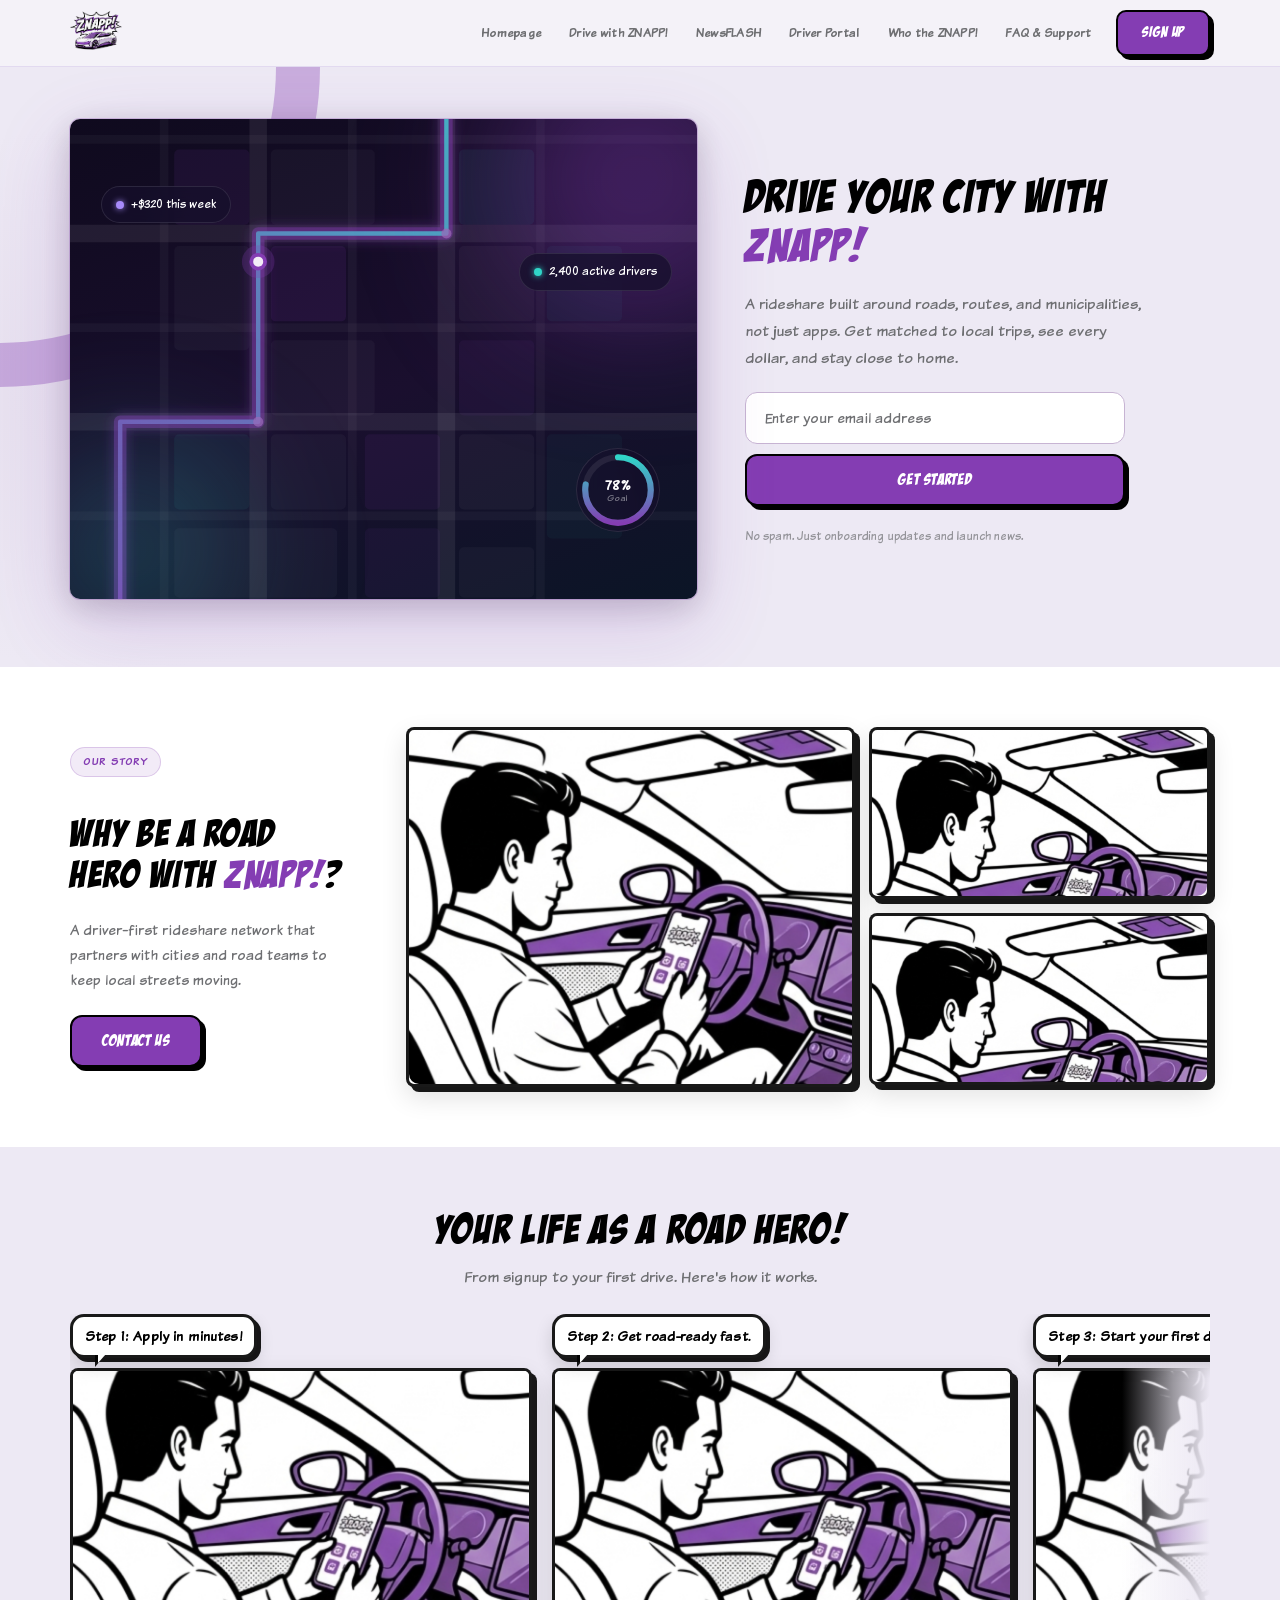
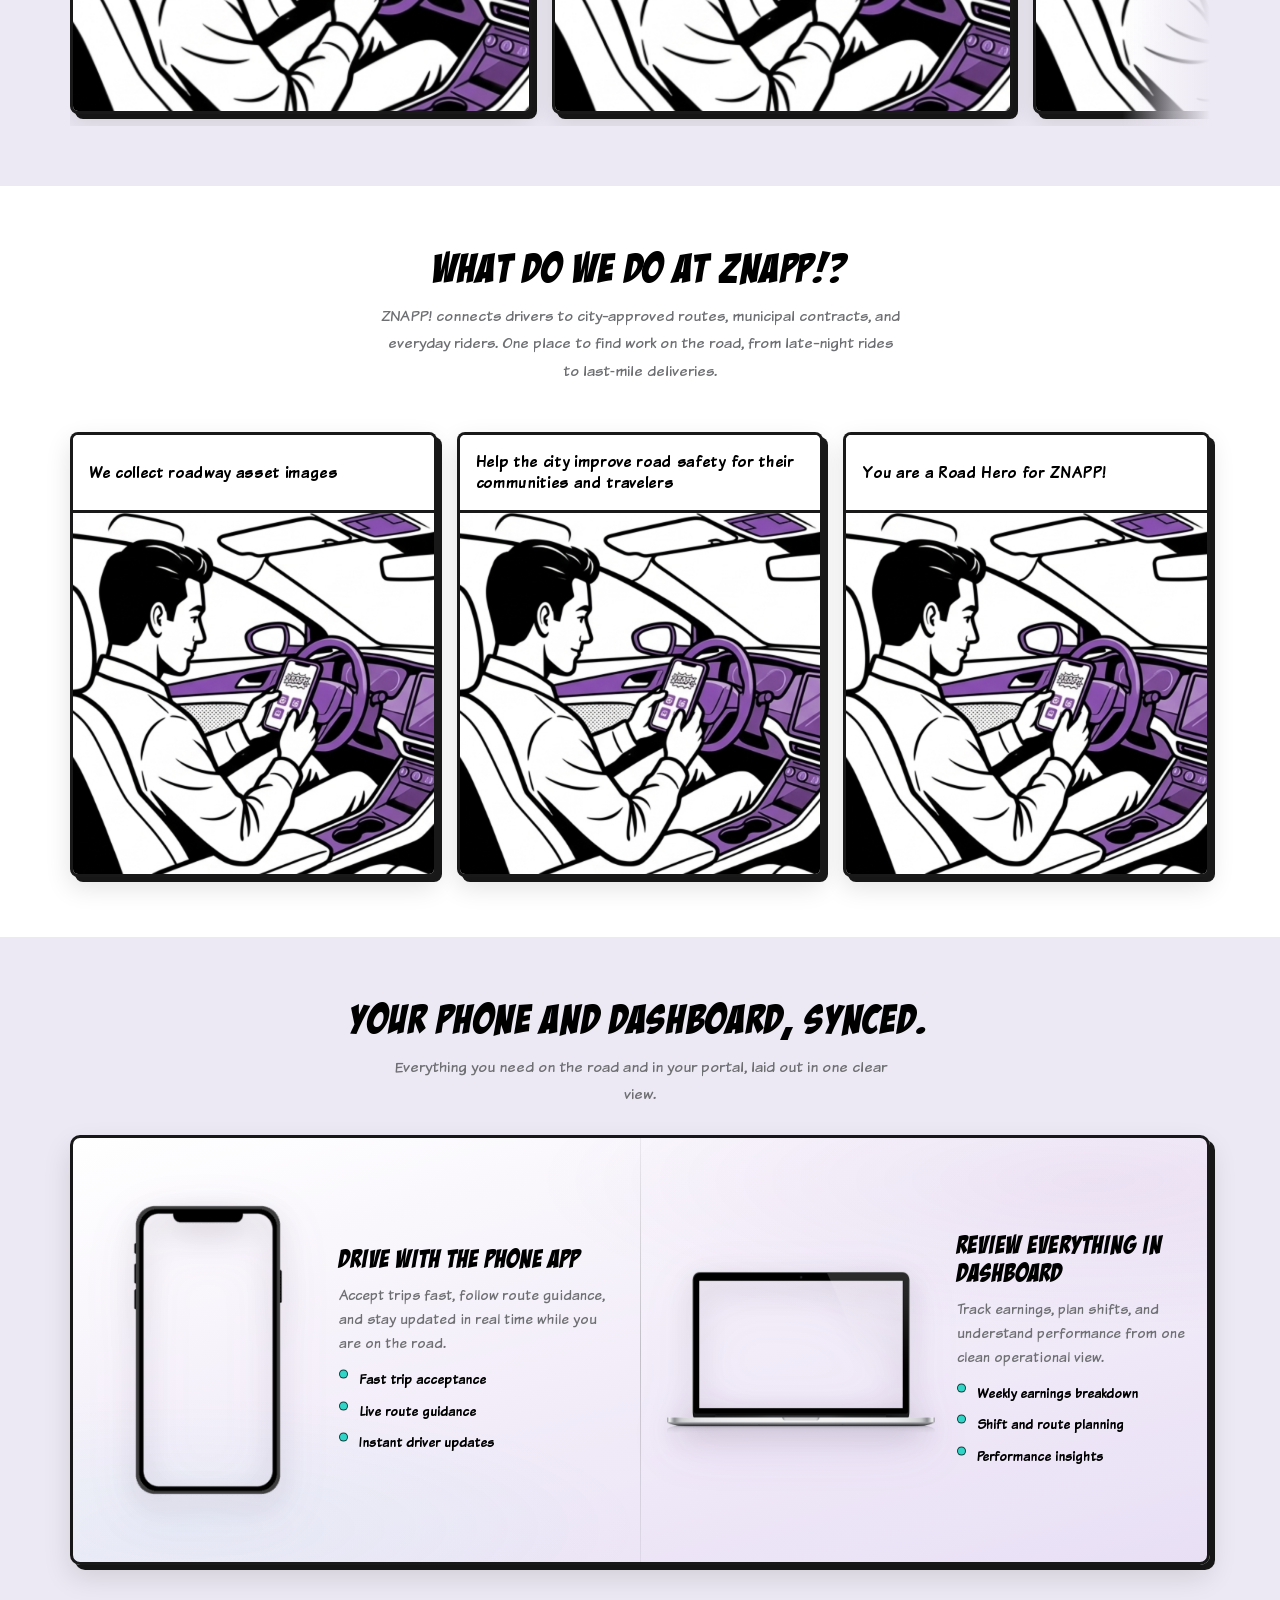
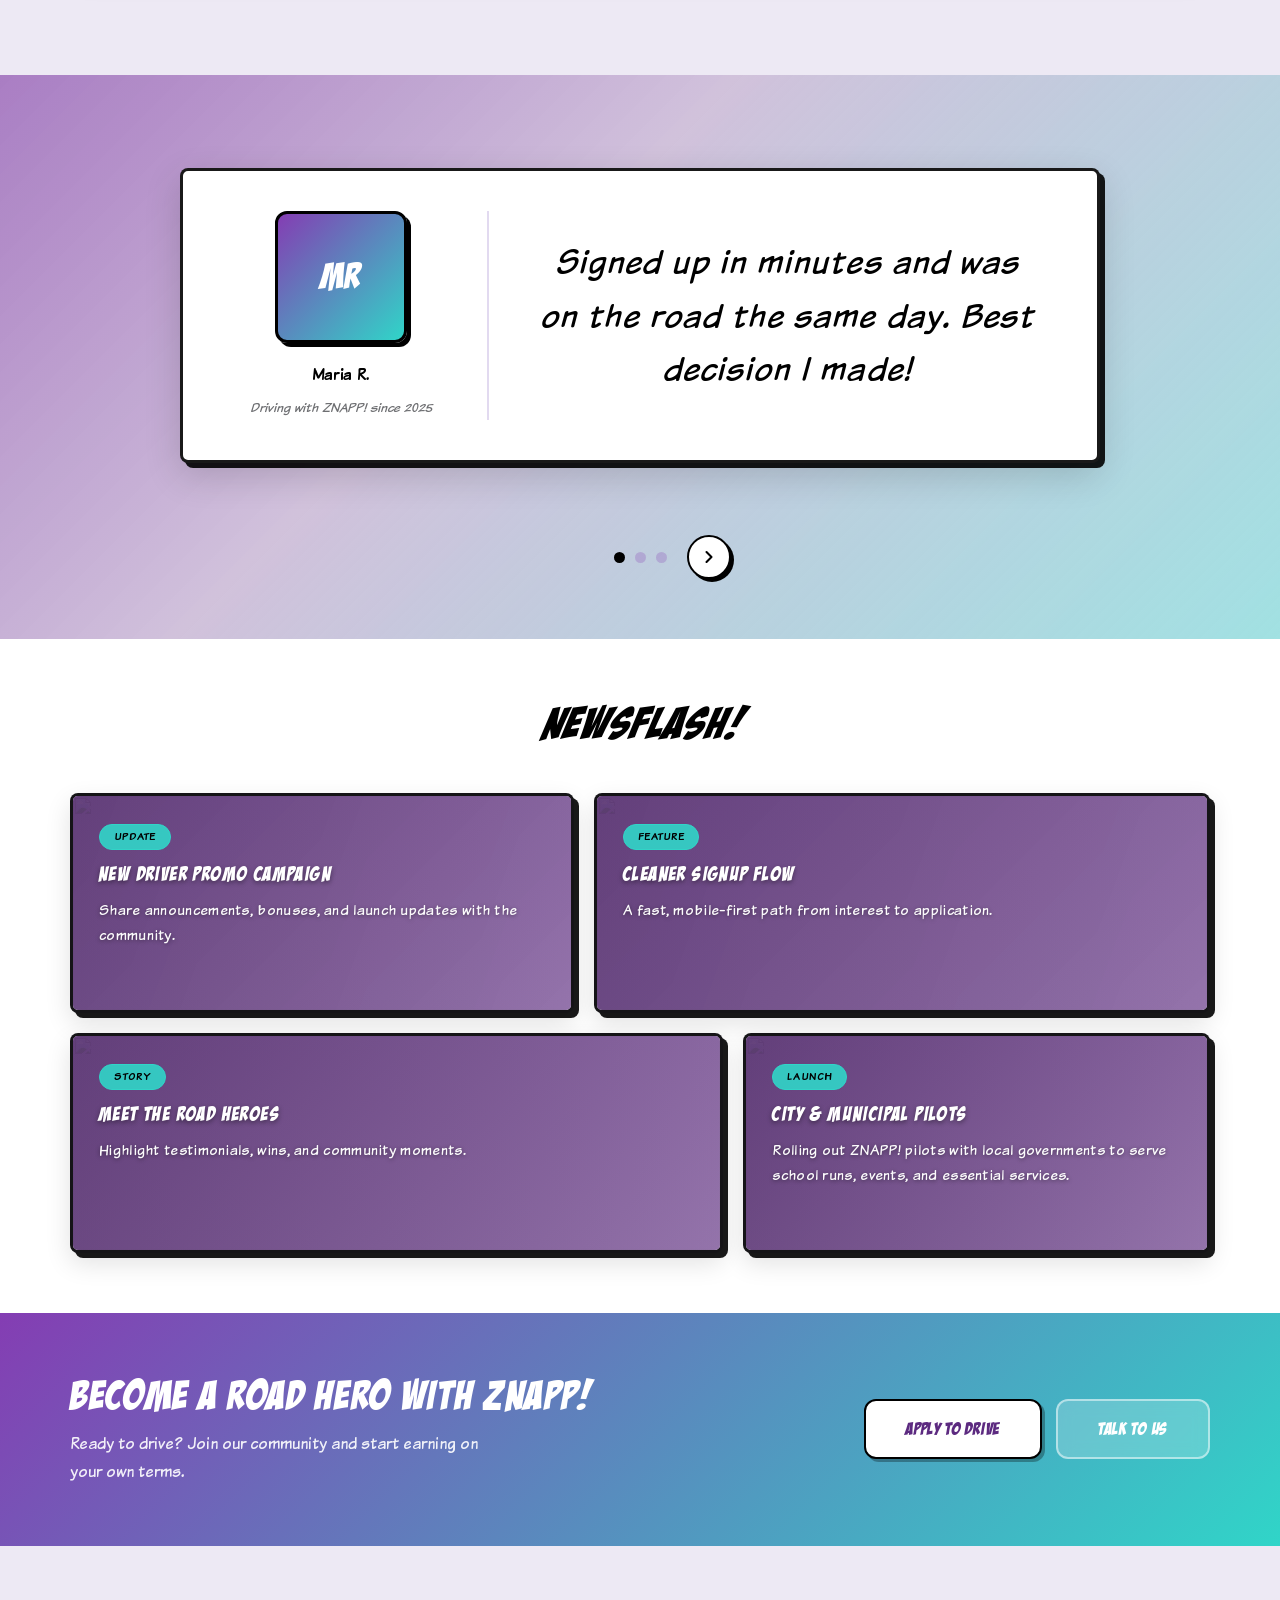
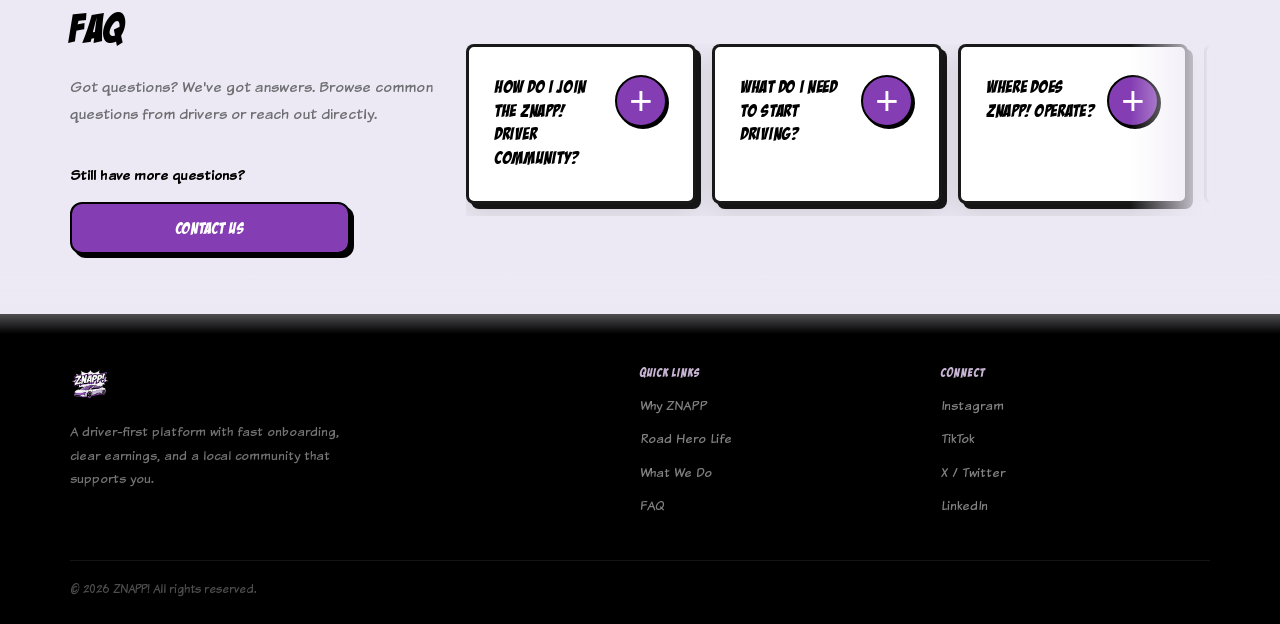
==== commit 9d6e70b3: "b" ====
--- a/index.html
+++ b/index.html
@@ -582,6 +582,7 @@
                 <div class="news-tag">Update</div>
                 <h3>New driver promo campaign</h3>
                 <p>Share announcements, bonuses, and launch updates with the community.</p>
+                <a href="#" class="news-learn-more">Learn more</a>
               </div>
             </article>
             
@@ -591,6 +592,7 @@
                 <div class="news-tag">Feature</div>
                 <h3>Cleaner signup flow</h3>
                 <p>A fast, mobile-first path from interest to application.</p>
+                <a href="#" class="news-learn-more">Learn more</a>
               </div>
             </article>
           </div>
@@ -603,6 +605,7 @@
                 <div class="news-tag">Story</div>
                 <h3>Meet the Road Heroes</h3>
                 <p>Highlight testimonials, wins, and community moments.</p>
+                <a href="#" class="news-learn-more">Learn more</a>
               </div>
             </article>
             
@@ -612,6 +615,7 @@
                 <div class="news-tag">Launch</div>
                 <h3>City &amp; municipal pilots</h3>
                 <p>Rolling out ZNAPP! pilots with local governments to serve school runs, events, and essential services.</p>
+                <a href="#" class="news-learn-more">Learn more</a>
               </div>
             </article>
           </div>
--- a/styles.css
+++ b/styles.css
@@ -1291,6 +1291,7 @@
   object-position: center;
   z-index: 0;
   pointer-events: none;
+  transition: transform 0.35s ease, filter 0.35s ease;
 }
 
 /* Translucent purple overlay */
@@ -1304,11 +1305,22 @@
     rgba(165, 124, 192, 0.86) 100%
   );
   z-index: 1;
+  transition: opacity 0.28s ease, background 0.28s ease;
 }
 
 .news-card-modern:hover { 
   transform: translate(-2px, -2px); 
   box-shadow: 7px 7px 0 rgba(0, 0, 0, 0.9), 0 12px 32px rgba(0, 0, 0, 0.08);
+}
+
+.news-card-modern:hover .news-bg-img {
+  transform: scale(1.03);
+  filter: saturate(1.1) contrast(1.04);
+}
+
+.news-card-modern:hover::before {
+  background: transparent;
+  opacity: 0;
 }
 
 .news-content-block {
@@ -1321,6 +1333,7 @@
   gap: 12px;
   /* Subtle ink card behind copy for readability */
   background: linear-gradient(110deg, rgba(30, 20, 42, 0.34) 0%, rgba(20, 14, 30, 0.16) 100%);
+  transition: background 0.25s ease;
 }
 
 .news-tag {
@@ -1358,6 +1371,59 @@
   font-family: var(--font-body);
   letter-spacing: 0.02em;
   text-shadow: 0 1px 4px rgba(0, 0, 0, 0.44);
+  transition: filter 0.25s ease, opacity 0.25s ease;
+}
+
+.news-tag,
+.news-card-modern h3 {
+  transition: filter 0.25s ease, opacity 0.25s ease;
+}
+
+.news-card-modern:hover .news-content-block {
+  background: linear-gradient(110deg, rgba(30, 20, 42, 0.28) 0%, rgba(20, 14, 30, 0.12) 100%);
+}
+
+.news-card-modern:hover .news-tag,
+.news-card-modern:hover h3,
+.news-card-modern:hover p {
+  filter: blur(2.6px);
+  opacity: 0.28;
+}
+
+.news-learn-more {
+  position: absolute;
+  left: 50%;
+  bottom: 18px;
+  transform: translate(-50%, 8px);
+  height: 40px;
+  padding: 0 18px;
+  display: inline-flex;
+  align-items: center;
+  justify-content: center;
+  border-radius: 999px;
+  border: 2px solid rgba(0, 0, 0, 0.9);
+  background: linear-gradient(135deg, var(--teal) 0%, #52e2d7 100%);
+  color: var(--black);
+  font-family: var(--font-display);
+  font-size: 0.85rem;
+  letter-spacing: 0.05em;
+  text-transform: uppercase;
+  text-decoration: none;
+  box-shadow: 3px 3px 0 rgba(0, 0, 0, 0.8);
+  opacity: 0;
+  pointer-events: none;
+  transition: opacity 0.25s ease, transform 0.25s ease, filter 0.2s ease;
+  z-index: 3;
+}
+
+.news-learn-more:hover {
+  filter: brightness(1.04);
+}
+
+.news-card-modern:hover .news-learn-more {
+  opacity: 1;
+  pointer-events: auto;
+  transform: translate(-50%, 0);
 }
 
 /* ══════════════ 12. CTA SECTION (full-width modern comic) ══════════════ */
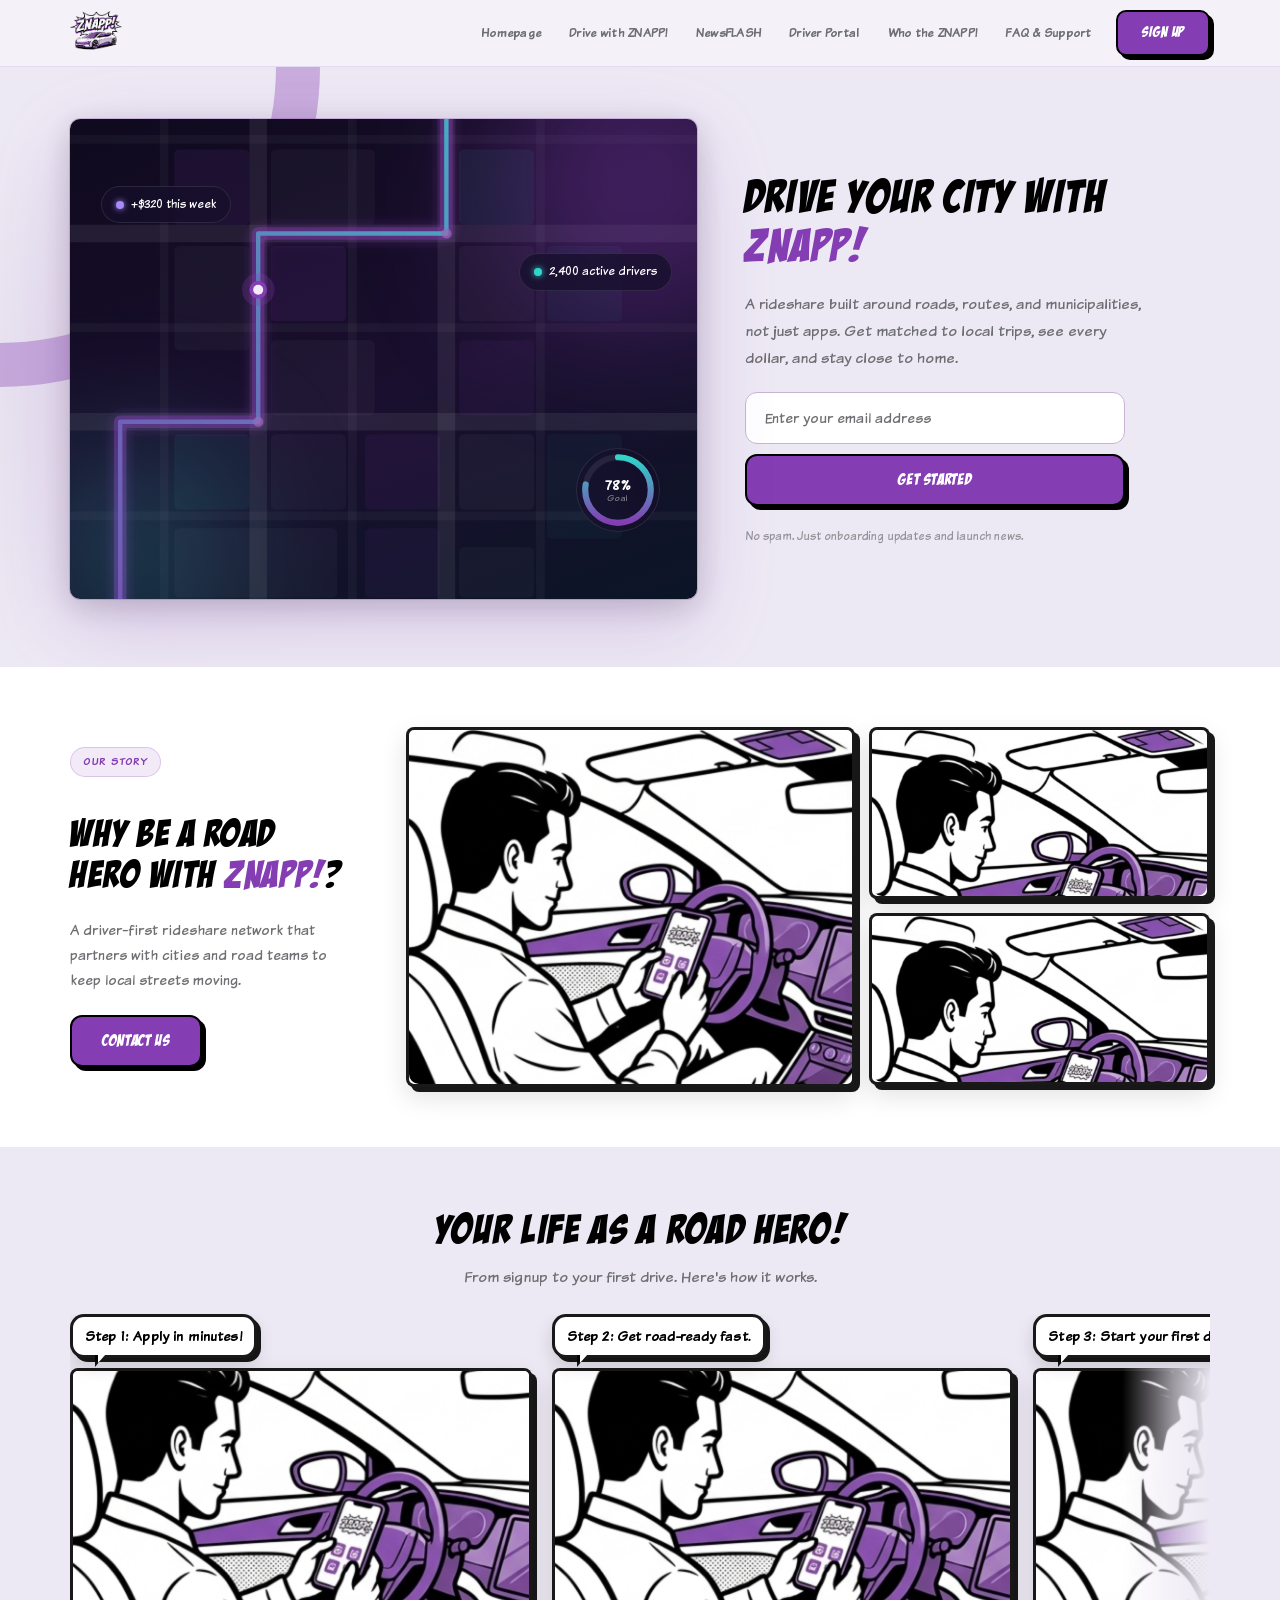
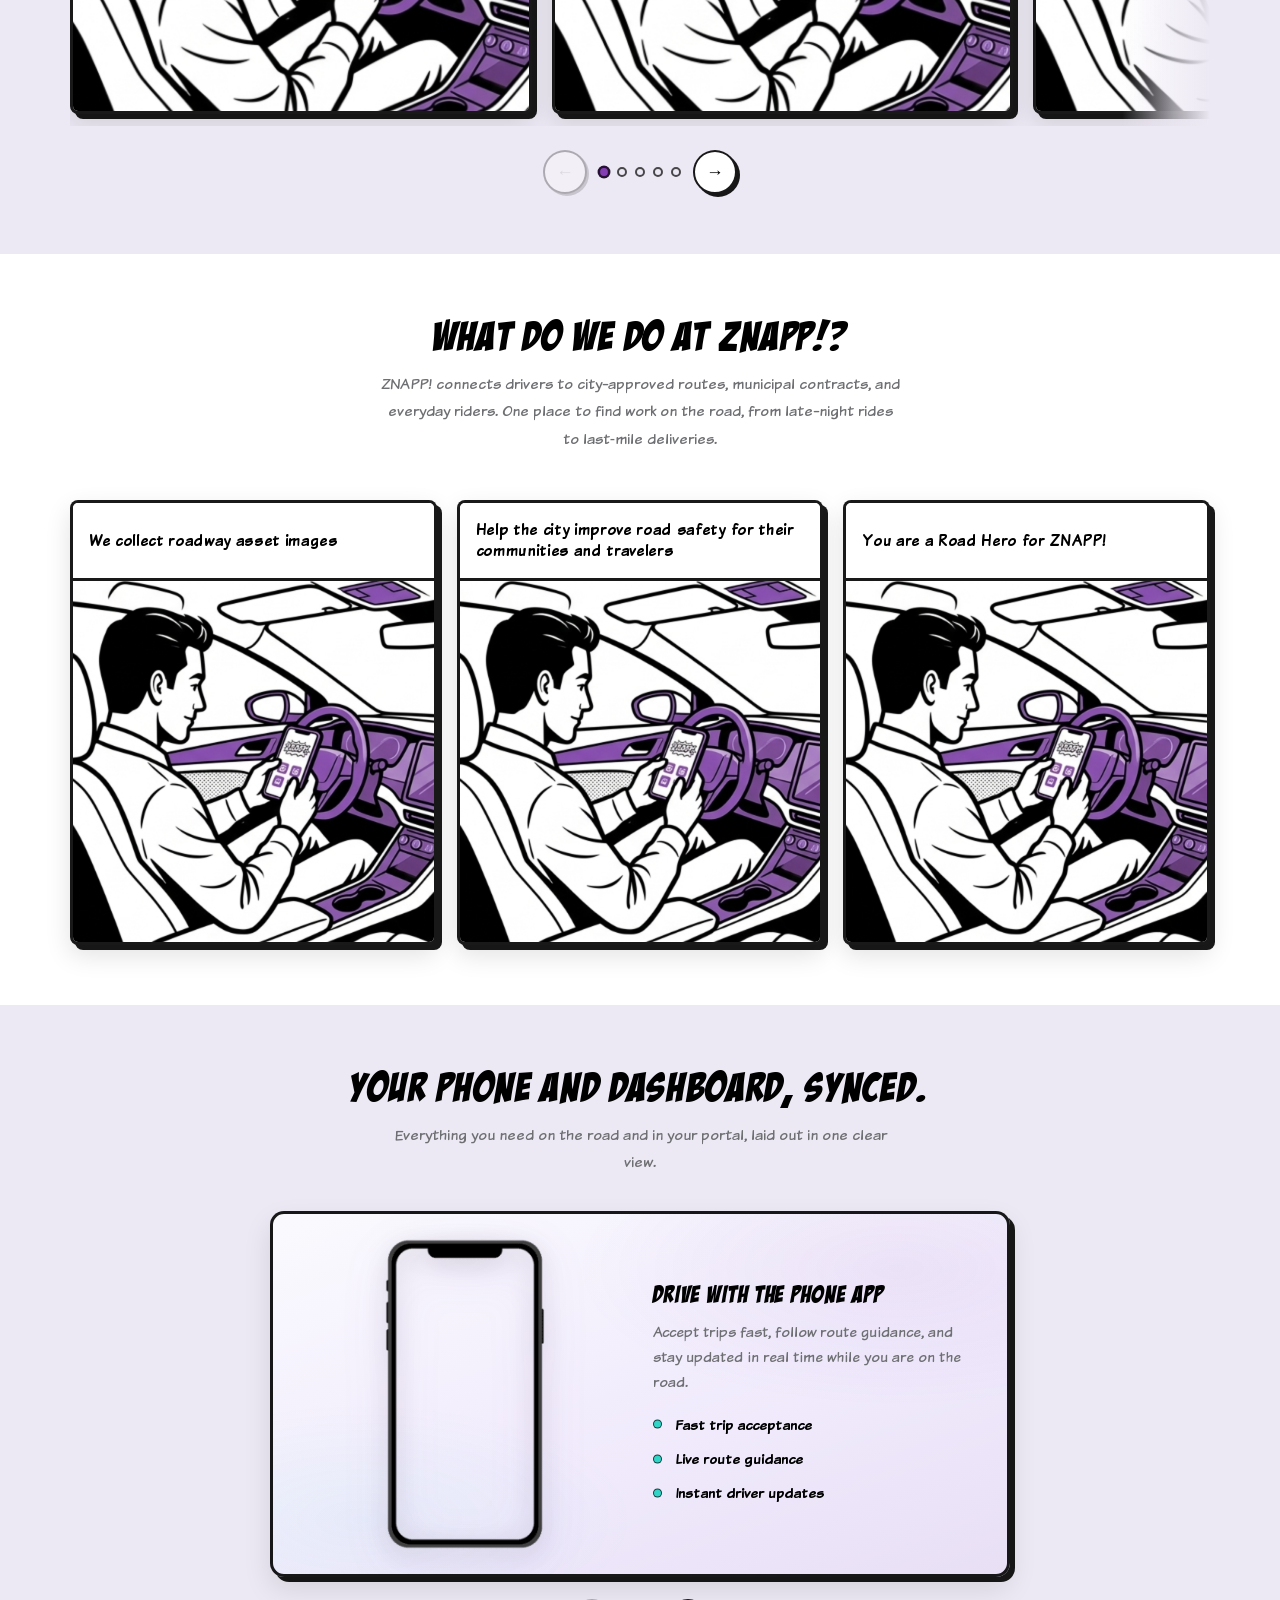
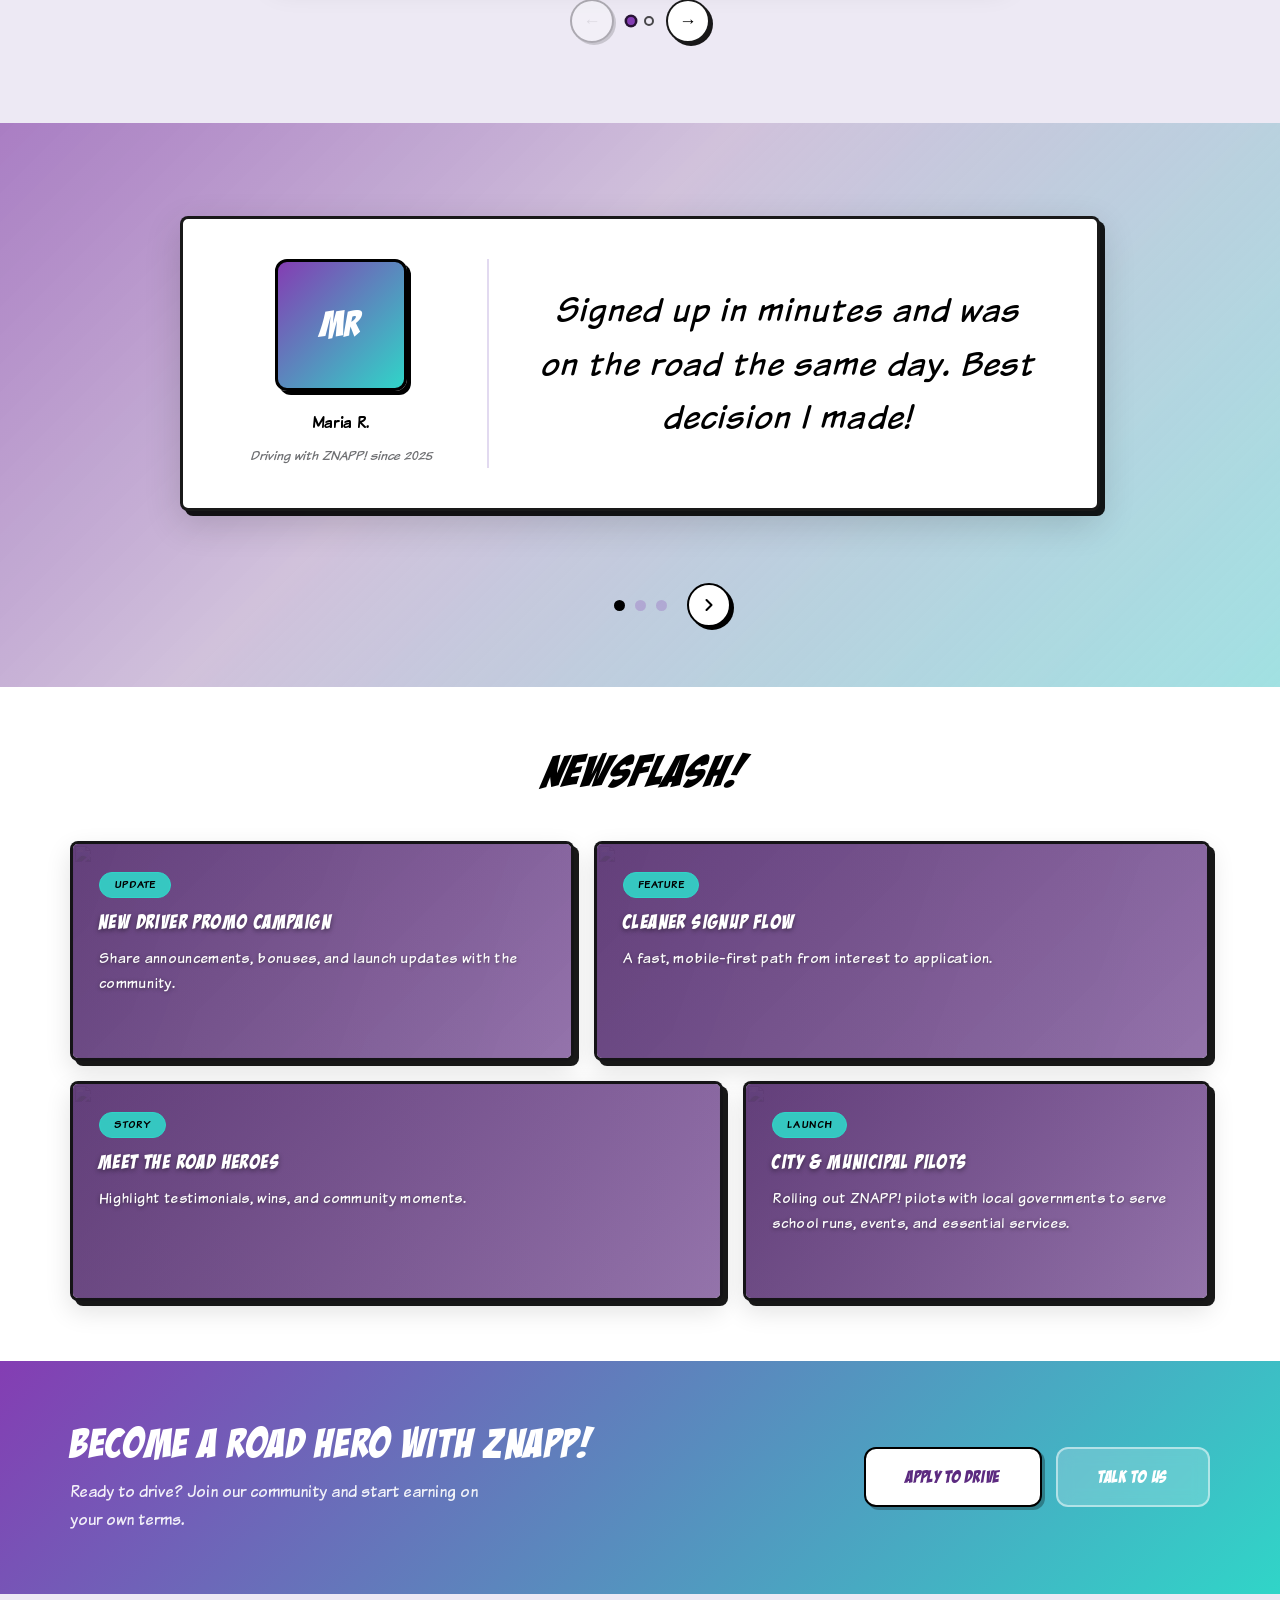
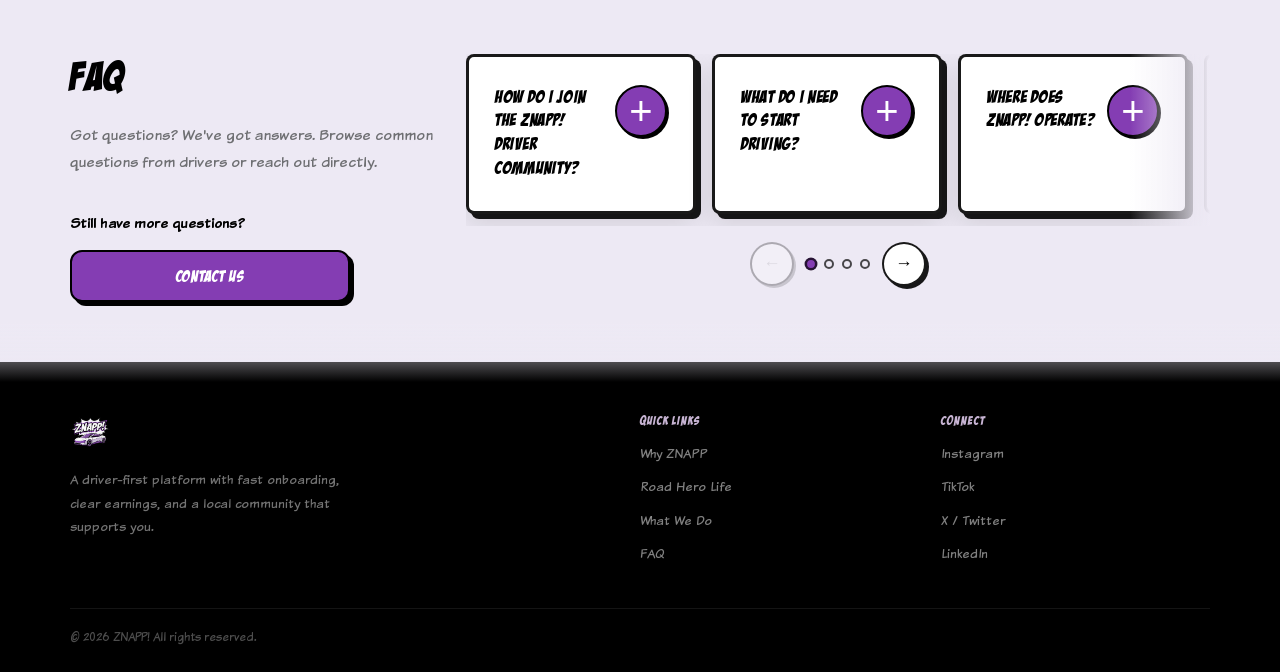
==== commit adee94f0: "Fix FAQ/life carousel arrows and dots, resize phone section, add new pages - FAQ carousel: dots now " ====
--- a/index.html
+++ b/index.html
@@ -7,7 +7,7 @@
   <meta name="description" content="ZNAPP! is a roads-first rideshare network for cities and municipalities. Join local routes, move people and goods, and get paid clearly for every mile." />
   <link rel="icon" type="image/png" href="img/branding/favicon-znapp.png" sizes="32x32" />
   <link rel="apple-touch-icon" href="img/branding/favicon-znapp.png" />
-  <link rel="stylesheet" href="styles.css" />
+  <link rel="stylesheet" href="styles.css?v=12" />
 </head>
 <body>
   <a href="#signup" class="skip-link">Skip to main content</a>
@@ -20,8 +20,8 @@
       </a>
       <nav class="nav" aria-label="Primary">
         <a href="index.html">Homepage</a>
-        <a href="#signup">Drive with ZNAPP!</a>
-        <a href="#news">NewsFLASH</a>
+        <a href="drive-with-znapp.html">Drive with ZNAPP!</a>
+        <a href="newsflash.html">NewsFLASH</a>
         <a href="#phone">Driver Portal</a>
         <a href="#what">Who the ZNAPP!</a>
         <a href="#faq">FAQ &amp; Support</a>
@@ -273,6 +273,11 @@
 
           </div>
         </div>
+        <div class="hp-carousel-nav">
+          <button class="hp-carousel-arrow" id="lifeCarouselPrev" aria-label="Previous">&#8592;</button>
+          <div class="hp-carousel-dots" id="lifeCarouselDots"></div>
+          <button class="hp-carousel-arrow" id="lifeCarouselNext" aria-label="Next">&#8594;</button>
+        </div>
       </div>
     </section>
 
@@ -315,51 +320,64 @@
           <p class="section-sub">Everything you need on the road and in your portal, laid out in one clear view.</p>
         </div>
 
-        <article class="tools-unified-card">
-          <div class="tools-unified-side tools-unified-side--phone">
-            <div class="tools-unified-media">
-              <img
-                src="img/devices/phone-app.png"
-                alt="Smartphone with the ZNAPP app"
-                class="tools-unified-img tools-unified-img--phone"
-                width="350"
-                height="350"
-              />
-            </div>
-            <div class="tools-unified-copy">
-              <h3>Drive with the phone app</h3>
-              <p>Accept trips fast, follow route guidance, and stay updated in real time while you are on the road.</p>
-              <ul class="tools-unified-points">
-                <li>Fast trip acceptance</li>
-                <li>Live route guidance</li>
-                <li>Instant driver updates</li>
-              </ul>
-            </div>
-          </div>
-
-          <div class="tools-unified-divider" aria-hidden="true"></div>
-
-          <div class="tools-unified-side tools-unified-side--laptop">
-            <div class="tools-unified-media">
-              <img
-                src="img/devices/laptop-dashboard.png"
-                alt="Laptop with the ZNAPP dashboard"
-                class="tools-unified-img tools-unified-img--laptop"
-                width="800"
-                height="500"
-              />
-            </div>
-            <div class="tools-unified-copy">
-              <h3>Review everything in dashboard</h3>
-              <p>Track earnings, plan shifts, and understand performance from one clean operational view.</p>
-              <ul class="tools-unified-points">
-                <li>Weekly earnings breakdown</li>
-                <li>Shift and route planning</li>
-                <li>Performance insights</li>
-              </ul>
-            </div>
-          </div>
-        </article>
+        <div class="tools-device-carousel-wrap">
+          <article class="tools-unified-card">
+            <div class="tools-carousel-viewport">
+              <div class="tools-carousel-track">
+
+                <!-- SLIDE 1: Phone beside text -->
+                <div class="tools-device-slide">
+                  <div class="tools-unified-media">
+                    <img
+                      src="img/devices/phone-app.png"
+                      alt="ZNAPP driver app on smartphone"
+                      class="tools-unified-img tools-unified-img--phone"
+                      width="350" height="700"
+                      loading="lazy"
+                    />
+                  </div>
+                  <div class="tools-unified-copy">
+                    <h3>Drive with the phone app</h3>
+                    <p>Accept trips fast, follow route guidance, and stay updated in real time while you are on the road.</p>
+                    <ul class="tools-unified-points">
+                      <li>Fast trip acceptance</li>
+                      <li>Live route guidance</li>
+                      <li>Instant driver updates</li>
+                    </ul>
+                  </div>
+                </div>
+
+                <!-- SLIDE 2: Laptop beside text -->
+                <div class="tools-device-slide">
+                  <div class="tools-unified-media">
+                    <img
+                      src="img/devices/laptop-dashboard.png"
+                      alt="ZNAPP dashboard on laptop"
+                      class="tools-unified-img tools-unified-img--laptop"
+                      width="800" height="500"
+                      loading="lazy"
+                    />
+                  </div>
+                  <div class="tools-unified-copy">
+                    <h3>Review everything in dashboard</h3>
+                    <p>Track earnings, plan shifts, and understand performance from one clean operational view.</p>
+                    <ul class="tools-unified-points">
+                      <li>Weekly earnings breakdown</li>
+                      <li>Shift and route planning</li>
+                      <li>Performance insights</li>
+                    </ul>
+                  </div>
+                </div>
+
+              </div>
+            </div>
+          </article>
+          <div class="tools-carousel-nav">
+            <button class="tools-carousel-arrow" id="toolsPrev" aria-label="Previous">&#8592;</button>
+            <div class="tools-carousel-dots" id="toolsDots"></div>
+            <button class="tools-carousel-arrow" id="toolsNext" aria-label="Next">&#8594;</button>
+          </div>
+        </div>
       </div>
     </section>
 
@@ -516,6 +534,71 @@
             }
           }
 
+          // Arrows + dots
+          const lifePrev = document.getElementById('lifeCarouselPrev');
+          const lifeNext = document.getElementById('lifeCarouselNext');
+          const lifeDotsWrap = document.getElementById('lifeCarouselDots');
+          // One press = one slide. Use actual slide offsets, not viewport width.
+          var lifeSlides = Array.from(scrollContainer.querySelectorAll('.life-slide'));
+          var lifeCur = 0;
+          var lifeOffsets = [];
+          function syncLifeOffsets() {
+            lifeOffsets = lifeSlides.map(function(slide) { return slide.offsetLeft; });
+          }
+          function nearestLifeIndex(scrollLeft) {
+            var nearest = 0;
+            var bestDist = Infinity;
+            lifeOffsets.forEach(function(offset, i) {
+              var dist = Math.abs(offset - scrollLeft);
+              if (dist < bestDist) {
+                bestDist = dist;
+                nearest = i;
+              }
+            });
+            return nearest;
+          }
+          function buildLifeDots(){
+            if(!lifeDotsWrap) return;
+            lifeDotsWrap.innerHTML='';
+            lifeSlides.forEach(function(_, i){
+              var d=document.createElement('button');
+              d.className='hp-carousel-dot'+(i===0?' active':'');
+              d.setAttribute('aria-label','Step '+(i+1));
+              d.addEventListener('click',function(){ lifeGo(i); });
+              lifeDotsWrap.appendChild(d);
+            });
+          }
+          function lifeGo(n){
+            lifeCur = Math.max(0, Math.min(lifeSlides.length - 1, n));
+            scrollContainer.scrollTo({left: lifeOffsets[lifeCur] || 0, behavior:'smooth'});
+          }
+          function updateLifeNav(){
+            if(lifePrev) lifePrev.disabled = lifeCur === 0;
+            if(lifeNext) lifeNext.disabled = lifeCur === lifeSlides.length - 1;
+            if(lifeDotsWrap){ lifeDotsWrap.querySelectorAll('.hp-carousel-dot').forEach(function(d,i){d.classList.toggle('active',i===lifeCur);}); }
+          }
+          // Track scroll position to sync lifeCur
+          var lifeScrollTimer;
+          scrollContainer.addEventListener('scroll', function(){
+            clearTimeout(lifeScrollTimer);
+            lifeScrollTimer = setTimeout(function(){
+              lifeCur = nearestLifeIndex(scrollContainer.scrollLeft);
+              updateLifeNav();
+            }, 60);
+          });
+          if(lifePrev) lifePrev.addEventListener('click',function(){ lifeGo(lifeCur-1); });
+          if(lifeNext) lifeNext.addEventListener('click',function(){ lifeGo(lifeCur+1); });
+          syncLifeOffsets();
+          buildLifeDots();
+          scrollContainer.addEventListener('scroll', updateLifeNav);
+          window.addEventListener('resize', function(){
+            syncLifeOffsets();
+            lifeCur = nearestLifeIndex(scrollContainer.scrollLeft);
+            buildLifeDots();
+            updateLifeNav();
+          });
+          updateLifeNav();
+
           scrollContainer.addEventListener('scroll', updateLifePreviewFade);
           window.addEventListener('resize', updateLifePreviewFade);
           updateLifePreviewFade();
@@ -553,6 +636,96 @@
             }
           }
 
+          // Arrows + dots — only show dots for reachable scroll positions
+          const faqPrev = document.getElementById('faqCarouselPrev');
+          const faqNext = document.getElementById('faqCarouselNext');
+          const faqDotsWrap = document.getElementById('faqCarouselDots');
+          var faqItems = Array.from(scrollContainer.querySelectorAll('.faq-card-compact, .faq-read-more-card'));
+          var faqCur = 0;
+          var faqOffsets = [];
+          var faqStops = []; // only the reachable item indices (one dot each)
+
+          function syncFaqOffsets() {
+            faqOffsets = faqItems.map(function(item) { return item.offsetLeft; });
+            var maxScroll = Math.max(0, scrollContainer.scrollWidth - scrollContainer.clientWidth);
+            // keep only offsets that are actually reachable (≤ maxScroll + small epsilon)
+            faqStops = [];
+            faqOffsets.forEach(function(offset, i) {
+              if (offset <= maxScroll + 4) faqStops.push(i);
+            });
+            if (faqStops.length === 0) faqStops = [0];
+          }
+
+          function nearestFaqStop(scrollLeft) {
+            var nearest = faqStops[0];
+            var bestDist = Infinity;
+            faqStops.forEach(function(itemIdx) {
+              var dist = Math.abs(faqOffsets[itemIdx] - scrollLeft);
+              if (dist < bestDist) { bestDist = dist; nearest = itemIdx; }
+            });
+            return nearest;
+          }
+
+          function buildFaqDots() {
+            if (!faqDotsWrap) return;
+            faqDotsWrap.innerHTML = '';
+            faqStops.forEach(function(itemIdx, dotIdx) {
+              var d = document.createElement('button');
+              d.className = 'hp-carousel-dot' + (dotIdx === 0 ? ' active' : '');
+              d.setAttribute('aria-label', 'FAQ item ' + (dotIdx + 1));
+              d.addEventListener('click', function() { faqGo(itemIdx); });
+              faqDotsWrap.appendChild(d);
+            });
+          }
+
+          function faqGo(itemIdx) {
+            faqCur = itemIdx;
+            scrollContainer.scrollTo({ left: faqOffsets[faqCur] || 0, behavior: 'smooth' });
+          }
+
+          function updateFaqNav() {
+            var stopPos = faqStops.indexOf(faqCur);
+            if (stopPos === -1) stopPos = faqStops.length - 1; // beyond last stop = at end
+            if (faqPrev) faqPrev.disabled = stopPos === 0;
+            if (faqNext) faqNext.disabled = stopPos >= faqStops.length - 1;
+            if (faqDotsWrap) {
+              faqDotsWrap.querySelectorAll('.hp-carousel-dot').forEach(function(d, i) {
+                d.classList.toggle('active', i === stopPos);
+              });
+            }
+          }
+
+          var faqScrollTimer;
+          scrollContainer.addEventListener('scroll', function() {
+            clearTimeout(faqScrollTimer);
+            faqScrollTimer = setTimeout(function() {
+              faqCur = nearestFaqStop(scrollContainer.scrollLeft);
+              updateFaqNav();
+            }, 60);
+          });
+
+          if (faqPrev) faqPrev.addEventListener('click', function() {
+            var stopPos = faqStops.indexOf(faqCur);
+            if (stopPos === -1) stopPos = faqStops.length - 1;
+            if (stopPos > 0) faqGo(faqStops[stopPos - 1]);
+          });
+          if (faqNext) faqNext.addEventListener('click', function() {
+            var stopPos = faqStops.indexOf(faqCur);
+            if (stopPos === -1) stopPos = faqStops.length - 1;
+            if (stopPos < faqStops.length - 1) faqGo(faqStops[stopPos + 1]);
+          });
+
+          syncFaqOffsets();
+          buildFaqDots();
+          scrollContainer.addEventListener('scroll', updateFaqNav);
+          window.addEventListener('resize', function() {
+            syncFaqOffsets();
+            faqCur = nearestFaqStop(scrollContainer.scrollLeft);
+            buildFaqDots();
+            updateFaqNav();
+          });
+          updateFaqNav();
+
           scrollContainer.addEventListener('scroll', updateFaqScrollFade);
           window.addEventListener('resize', updateFaqScrollFade);
           updateFaqScrollFade();
@@ -564,8 +737,60 @@
           initFaqScrollFade();
         }
       })();
+
+      // Tools device carousel
+
+    (function(){
+      var track = document.querySelector('.tools-carousel-track');
+      var vp    = document.querySelector('.tools-carousel-viewport');
+      var wrap  = document.querySelector('.tools-device-carousel-wrap');
+      var prev  = document.getElementById('toolsPrev');
+      var next  = document.getElementById('toolsNext');
+      var dotsWrap = document.getElementById('toolsDots');
+      if(!track || !vp) return;
+      var cur = 0;
+      var slides = track.querySelectorAll('.tools-device-slide');
+      var total = slides.length;
+      function buildDots(){
+        dotsWrap.innerHTML = '';
+        for(var i=0;i<total;i++){(function(i){
+          var d=document.createElement('button');
+          d.className='tools-carousel-dot'+(i===0?' active':'');
+          d.setAttribute('aria-label','Slide '+(i+1));
+          d.addEventListener('click',function(){go(i);});
+          dotsWrap.appendChild(d);
+        })(i);}
+      }
+      function updateDots(){
+        var dots=dotsWrap.querySelectorAll('.tools-carousel-dot');
+        dots.forEach(function(d,i){d.classList.toggle('active',i===cur);});
+      }
+      function go(n){
+        cur=Math.max(0,Math.min(total-1,n));
+        track.style.transform='translateX(-'+cur*100+'%)';
+        prev.disabled=cur===0;
+        next.disabled=cur===total-1;
+        updateDots();
+        if(wrap){ wrap.classList.toggle('tdc-scrolled',cur>0); wrap.classList.toggle('tdc-end',cur===total-1); }
+      }
+      buildDots();
+      prev.addEventListener('click',function(){go(cur-1);});
+      next.addEventListener('click',function(){go(cur+1);});
+      go(0);
+
+      /* swipe */
+      var sx=null;
+      vp.addEventListener('touchstart',function(e){sx=e.touches[0].clientX;},{passive:true});
+      vp.addEventListener('touchend',function(e){
+        if(sx===null)return;
+        var dx=e.changedTouches[0].clientX-sx;
+        if(Math.abs(dx)>40){dx<0?go(cur+1):go(cur-1);}
+        sx=null;
+      },{passive:true});
+    })();
+
+
     </script>
-
     <!-- ═══ 11. NEWSFLASH ═══ -->
     <section class="section news" id="news">
       <div class="container">
@@ -652,6 +877,7 @@
             </div>
           </div>
           
+          <div class="faq-right-col">
           <div class="faq-carousel-wrapper">
             <div class="faq-cards-scroll">
               <!-- Keep 4–5 featured FAQs here; full archive will link from Read more (page TBD). -->
@@ -700,6 +926,12 @@
               </a>
             </div>
           </div>
+          <div class="hp-carousel-nav">
+            <button class="hp-carousel-arrow" id="faqCarouselPrev" aria-label="Previous">&#8592;</button>
+            <div class="hp-carousel-dots" id="faqCarouselDots"></div>
+            <button class="hp-carousel-arrow" id="faqCarouselNext" aria-label="Next">&#8594;</button>
+          </div>
+          </div><!-- end faq-right-col -->
         </div>
       </div>
     </section>
--- a/styles.css
+++ b/styles.css
@@ -570,6 +570,15 @@
 /* ══════════════ 5. LIFE / CAROUSEL ══════════════ */
 .life { background: var(--bg); padding: 60px 0; }
 .life .section-header { margin-bottom: 24px; }
+
+/* homepage carousel nav buttons */
+.hp-carousel-nav{display:flex;align-items:center;justify-content:center;gap:12px;margin-top:24px}
+.hp-carousel-arrow{width:44px;height:44px;border-radius:50%;border:2.5px solid rgba(0,0,0,.9);background:var(--card);box-shadow:3px 3px 0 rgba(0,0,0,.9);font-size:1.1rem;cursor:pointer;display:flex;align-items:center;justify-content:center;transition:background .18s,transform .15s,box-shadow .15s}
+.hp-carousel-arrow:hover{background:var(--purple);color:var(--white);transform:translate(-1px,-1px);box-shadow:4px 4px 0 rgba(0,0,0,.9)}
+.hp-carousel-arrow:disabled{opacity:.3;pointer-events:none;box-shadow:2px 2px 0 rgba(0,0,0,.5)}
+.hp-carousel-dots{display:flex;gap:8px;align-items:center}
+.hp-carousel-dot{width:10px;height:10px;border-radius:50%;border:2px solid rgba(0,0,0,.7);background:transparent;cursor:pointer;padding:0;transition:background .18s,transform .15s}
+.hp-carousel-dot.active{background:var(--purple);transform:scale(1.3)}
 
 .life-carousel-wrapper { 
   overflow-x: hidden;
@@ -795,204 +804,188 @@
 /* ══════════════ PHONE + DASHBOARD — unified comic card ══════════════ */
 .tools-split {
   background: var(--bg);
-  padding: 60px 0 110px;
-}
-
-.tools-split-header {
-  margin-bottom: 28px;
-}
-
+  padding: 60px 0 80px;
+}
+.tools-split-header { margin-bottom: 36px; }
+
+/* ── tools device carousel (centered, constrained width) ── */
+.tools-device-carousel-wrap {
+  position: relative;
+  max-width: 740px;
+  margin: 0 auto;
+}
+
+.tools-device-carousel-wrap::before,
+.tools-device-carousel-wrap::after {
+  content: '';
+  position: absolute;
+  top: 0; bottom: 64px;
+  width: 48px;
+  pointer-events: none;
+  z-index: 2;
+  transition: opacity .28s ease;
+}
+.tools-device-carousel-wrap::before {
+  left: 0;
+  background: none;
+  opacity: 0;
+}
+.tools-device-carousel-wrap::after {
+  right: 0;
+  background: none;
+  opacity: 0;
+}
+.tools-device-carousel-wrap.tdc-scrolled::before { opacity: 0; }
+.tools-device-carousel-wrap.tdc-end::after { opacity: 0; }
+
+/* comic-style card */
 .tools-unified-card {
-  position: relative;
-  display: grid;
-  grid-template-columns: 1fr 1px 1fr;
-  align-items: stretch;
-  gap: 0;
-  min-height: 430px;
-  border-radius: 10px;
-  border: 3px solid rgba(0, 0, 0, 0.9);
+  border-radius: var(--radius);
+  border: 3px solid rgba(0,0,0,0.9);
   background:
-    radial-gradient(ellipse 95% 70% at 90% 10%, rgba(132, 61, 179, 0.08) 0%, transparent 52%),
-    radial-gradient(ellipse 88% 68% at 10% 92%, rgba(48, 213, 200, 0.06) 0%, transparent 46%),
-    linear-gradient(165deg, #ffffff 0%, #f3eef9 48%, #e8dff5 100%);
-  box-shadow:
-    5px 5px 0 rgba(0, 0, 0, 0.9),
-    0 12px 28px rgba(0, 0, 0, 0.12);
+    radial-gradient(ellipse 80% 70% at 85% 15%, rgba(132,61,179,.07) 0%, transparent 55%),
+    radial-gradient(ellipse 75% 65% at 12% 85%, rgba(48,213,200,.06) 0%, transparent 50%),
+    linear-gradient(160deg, #fafafe 0%, #f0eafc 60%, #e8dff5 100%);
+  box-shadow: 5px 5px 0 rgba(0,0,0,.9), 0 12px 28px rgba(0,0,0,.1);
   overflow: hidden;
 }
 
-.tools-unified-side {
-  display: grid;
-  grid-template-columns: minmax(220px, 0.9fr) minmax(0, 1.1fr);
-  align-items: center;
-  gap: 16px;
-  padding: 24px 20px;
-  min-width: 0;
-}
-
-.tools-unified-side--laptop {
-  grid-template-columns: minmax(270px, 1.1fr) minmax(0, 0.9fr);
-}
-
-.tools-unified-side--laptop .tools-unified-media {
+.tools-carousel-viewport { overflow: hidden; }
+.tools-carousel-track {
+  display: flex;
+  transition: transform .4s cubic-bezier(.4,0,.2,1);
+}
+
+/* slide: device LEFT, text RIGHT — side by side */
+.tools-device-slide {
+  flex: 0 0 100%;
+  display: flex;
+  flex-direction: row;
   align-items: center;
   justify-content: center;
-}
-
-.tools-unified-divider {
-  align-self: stretch;
-  background: linear-gradient(
-    to bottom,
-    rgba(0, 0, 0, 0.06) 0%,
-    rgba(0, 0, 0, 0.2) 50%,
-    rgba(0, 0, 0, 0.06) 100%
-  );
-}
-
+  gap: 28px;
+  padding: 20px 32px;
+  box-sizing: border-box;
+  min-width: 0;
+  min-height: 0;
+}
+
+/* nav below the card */
+.tools-carousel-nav {
+  display: flex;
+  align-items: center;
+  justify-content: center;
+  gap: 12px;
+  margin-top: 22px;
+}
+.tools-carousel-arrow {
+  width: 44px; height: 44px;
+  border-radius: 50%;
+  border: 2.5px solid rgba(0,0,0,.9);
+  background: var(--card);
+  box-shadow: 3px 3px 0 rgba(0,0,0,.9);
+  font-size: 1.1rem;
+  cursor: pointer;
+  display: flex; align-items: center; justify-content: center;
+  transition: background .18s, transform .15s, box-shadow .15s;
+}
+.tools-carousel-arrow:hover {
+  background: var(--purple); color: var(--white);
+  transform: translate(-1px,-1px);
+  box-shadow: 4px 4px 0 rgba(0,0,0,.9);
+}
+.tools-carousel-arrow:disabled { opacity: .3; pointer-events: none; box-shadow: 2px 2px 0 rgba(0,0,0,.5); }
+.tools-carousel-dots { display: flex; gap: 8px; align-items: center; }
+.tools-carousel-dot {
+  width: 10px; height: 10px; border-radius: 50%;
+  border: 2px solid rgba(0,0,0,.7);
+  background: transparent;
+  cursor: pointer; padding: 0;
+  transition: background .18s, transform .15s;
+}
+.tools-carousel-dot.active { background: var(--purple); transform: scale(1.3); }
+
+/* device image column */
 .tools-unified-media {
   display: flex;
-  align-items: flex-end;
+  align-items: center;
   justify-content: center;
-  min-height: 300px;
+  flex: 0 0 auto;
 }
 
 .tools-unified-img {
   display: block;
+  object-fit: contain;
+  filter: drop-shadow(0 12px 22px rgba(132,61,179,.14)) drop-shadow(0 5px 12px rgba(0,0,0,.14));
+}
+.tools-unified-img--phone {
+  height: 320px;
   width: auto;
+  flex-shrink: 0;
+}
+.tools-unified-img--laptop {
+  width: 360px;
+  flex-shrink: 0;
   height: auto;
-  max-width: 100%;
-  object-fit: contain;
-  filter:
-    drop-shadow(0 16px 24px rgba(132, 61, 179, 0.14))
-    drop-shadow(0 8px 14px rgba(0, 0, 0, 0.16));
-}
-
-.tools-unified-img--phone {
-  max-height: min(390px, 58vh);
-  max-width: 300px;
-}
-
-.tools-unified-img--laptop {
-  max-height: min(430px, 62vh);
-  max-width: min(700px, 100%);
-}
-
+}
+
+/* text column */
 .tools-unified-copy {
   min-width: 0;
-}
-
+  max-width: 390px;
+  flex: 0 1 390px;
+}
 .tools-unified-copy h3 {
-  margin: 0 0 10px;
+  margin: 0 0 12px;
   font-family: var(--font-display);
-  font-size: clamp(1.2rem, 2vw, 1.6rem);
+  font-size: clamp(1.15rem, 1.9vw, 1.5rem);
   line-height: 1.06;
   letter-spacing: var(--letter-spacing-heading);
   color: var(--text);
 }
-
 .tools-unified-copy p {
-  margin: 0 0 12px;
+  margin: 0 0 16px;
   font-family: var(--font-body);
-  font-size: 0.95rem;
-  line-height: 1.58;
+  font-size: 0.98rem;
+  line-height: 1.6;
   color: var(--text-muted);
 }
-
-.tools-unified-points {
-  margin: 0;
-  padding: 0;
-  list-style: none;
-  display: grid;
-  gap: 7px;
-}
-
+.tools-unified-points { margin: 0; padding: 0; list-style: none; display: grid; gap: 7px; }
 .tools-unified-points li {
   position: relative;
-  padding-left: 20px;
+  padding-left: 22px;
   font-family: var(--font-body);
-  font-size: 0.9rem;
+  font-size: 1rem;
   font-weight: 700;
   color: var(--text);
 }
-
 .tools-unified-points li::before {
-  content: "";
-  position: absolute;
-  left: 0;
-  top: 0.5em;
-  width: 9px;
-  height: 9px;
-  border-radius: 50%;
-  background: var(--teal);
-  border: 1px solid rgba(0, 0, 0, 0.72);
+  content: ''; position: absolute; left: 0; top: 50%;
+  width: 9px; height: 9px; border-radius: 50%;
+  background: var(--teal); border: 1px solid rgba(0,0,0,.72);
   transform: translateY(-50%);
 }
 
-@media (max-width: 1024px) {
-  .tools-split {
-    padding: 52px 0 92px;
-  }
-
-  .tools-unified-card {
-    grid-template-columns: 1fr;
+@media (max-width: 700px) {
+  .tools-device-slide {
+    flex-direction: column;
+    align-items: center;
+    justify-content: center;
+    text-align: center;
+    padding: 28px 24px;
+    gap: 24px;
     min-height: 0;
   }
-
-  .tools-unified-divider {
-    height: 1px;
-    width: 100%;
-    background: linear-gradient(to right, rgba(0, 0, 0, 0.06), rgba(0, 0, 0, 0.2), rgba(0, 0, 0, 0.06));
-  }
-
-  .tools-unified-side {
-    grid-template-columns: 1fr;
-    text-align: center;
-    padding: 18px 16px;
-    gap: 12px;
-  }
-
-  .tools-unified-side--laptop {
-    grid-template-columns: 1fr;
-  }
-
-  .tools-unified-media {
-    min-height: 230px;
-  }
-
-  .tools-unified-points {
-    justify-items: center;
-  }
-
-  .tools-unified-points li {
-    padding-left: 18px;
-  }
-}
-
-@media (max-width: 768px) {
-  .tools-split {
-    padding: 40px 0 78px;
-  }
-
-  .tools-unified-card {
-    border-width: 2.5px;
-    box-shadow:
-      4px 4px 0 rgba(0, 0, 0, 0.9),
-      0 10px 22px rgba(0, 0, 0, 0.12);
-  }
-
-  .tools-unified-img--phone {
-    max-height: 315px;
-    max-width: 240px;
-  }
-
-  .tools-unified-img--laptop {
-    max-height: 320px;
-    max-width: 520px;
-  }
-
-  .tools-unified-copy p {
-    font-size: 0.92rem;
-  }
+  .tools-unified-media { flex: 0 0 auto; }
+  .tools-unified-copy { min-width: 0; max-width: 540px; flex: 0 1 auto; }
+  .tools-unified-img--phone { height: 280px; }
+  .tools-unified-img--laptop { width: 260px; }
+  .tools-unified-points { justify-items: center; }
+}
+@media (max-width: 480px) {
+  .tools-split { padding: 40px 0 56px; }
+  .tools-unified-img--phone { height: 240px; }
+  .tools-unified-img--laptop { width: 220px; }
 }
 
 /* ══════════════ 10. REVIEW (comic-style testimonial) ══════════════ */
@@ -1392,9 +1385,9 @@
 
 .news-learn-more {
   position: absolute;
-  left: 50%;
+  right: 18px;
   bottom: 18px;
-  transform: translate(-50%, 8px);
+  transform: translateY(8px);
   height: 40px;
   padding: 0 18px;
   display: inline-flex;
@@ -1423,7 +1416,7 @@
 .news-card-modern:hover .news-learn-more {
   opacity: 1;
   pointer-events: auto;
-  transform: translate(-50%, 0);
+  transform: translateY(0);
 }
 
 /* ══════════════ 12. CTA SECTION (full-width modern comic) ══════════════ */
@@ -1656,7 +1649,18 @@
   display: grid;
   grid-template-columns: 380px 1fr;
   gap: 16px;
-  align-items: center;
+  align-items: start;
+}
+
+/* Right column: carousel + nav stacked flush */
+.faq-right-col {
+  display: flex;
+  flex-direction: column;
+  gap: 16px;
+  min-width: 0;
+}
+.faq-right-col > .hp-carousel-nav {
+  margin-top: 0;
 }
 
 .faq-left {
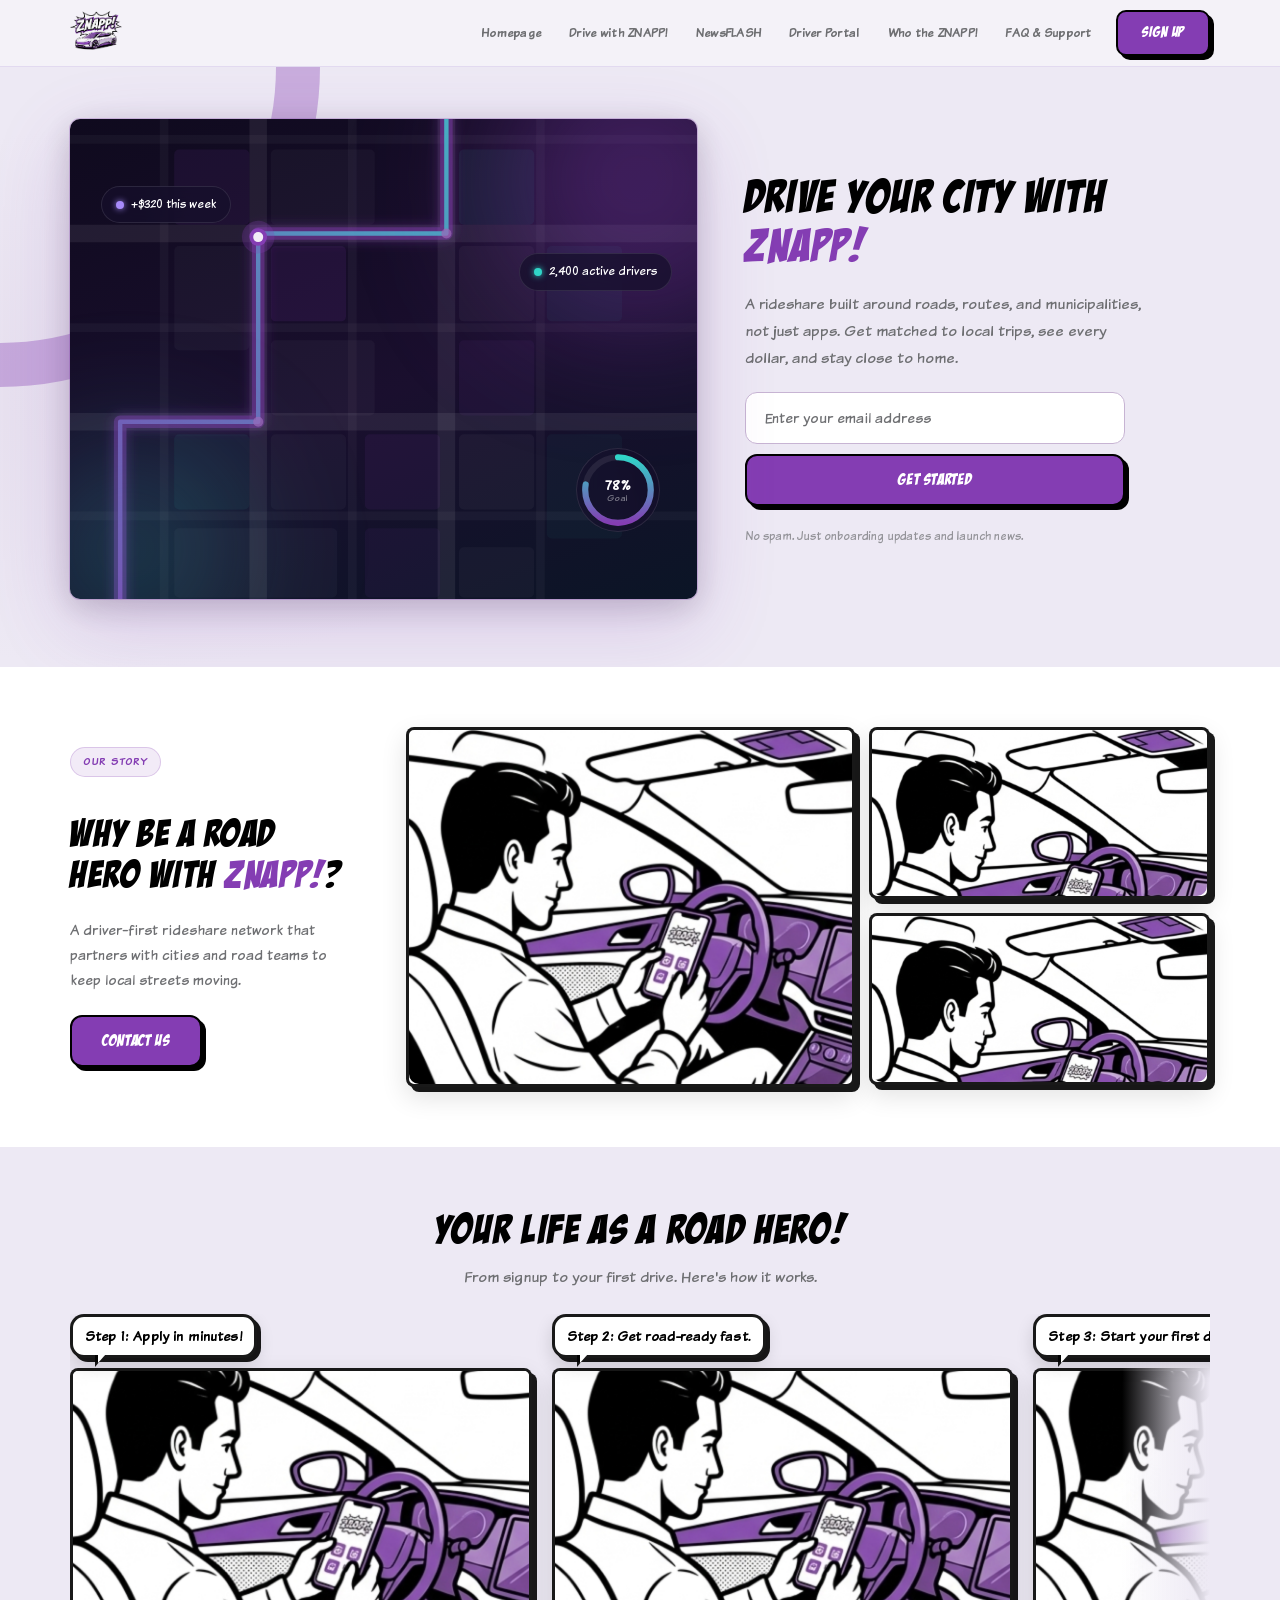
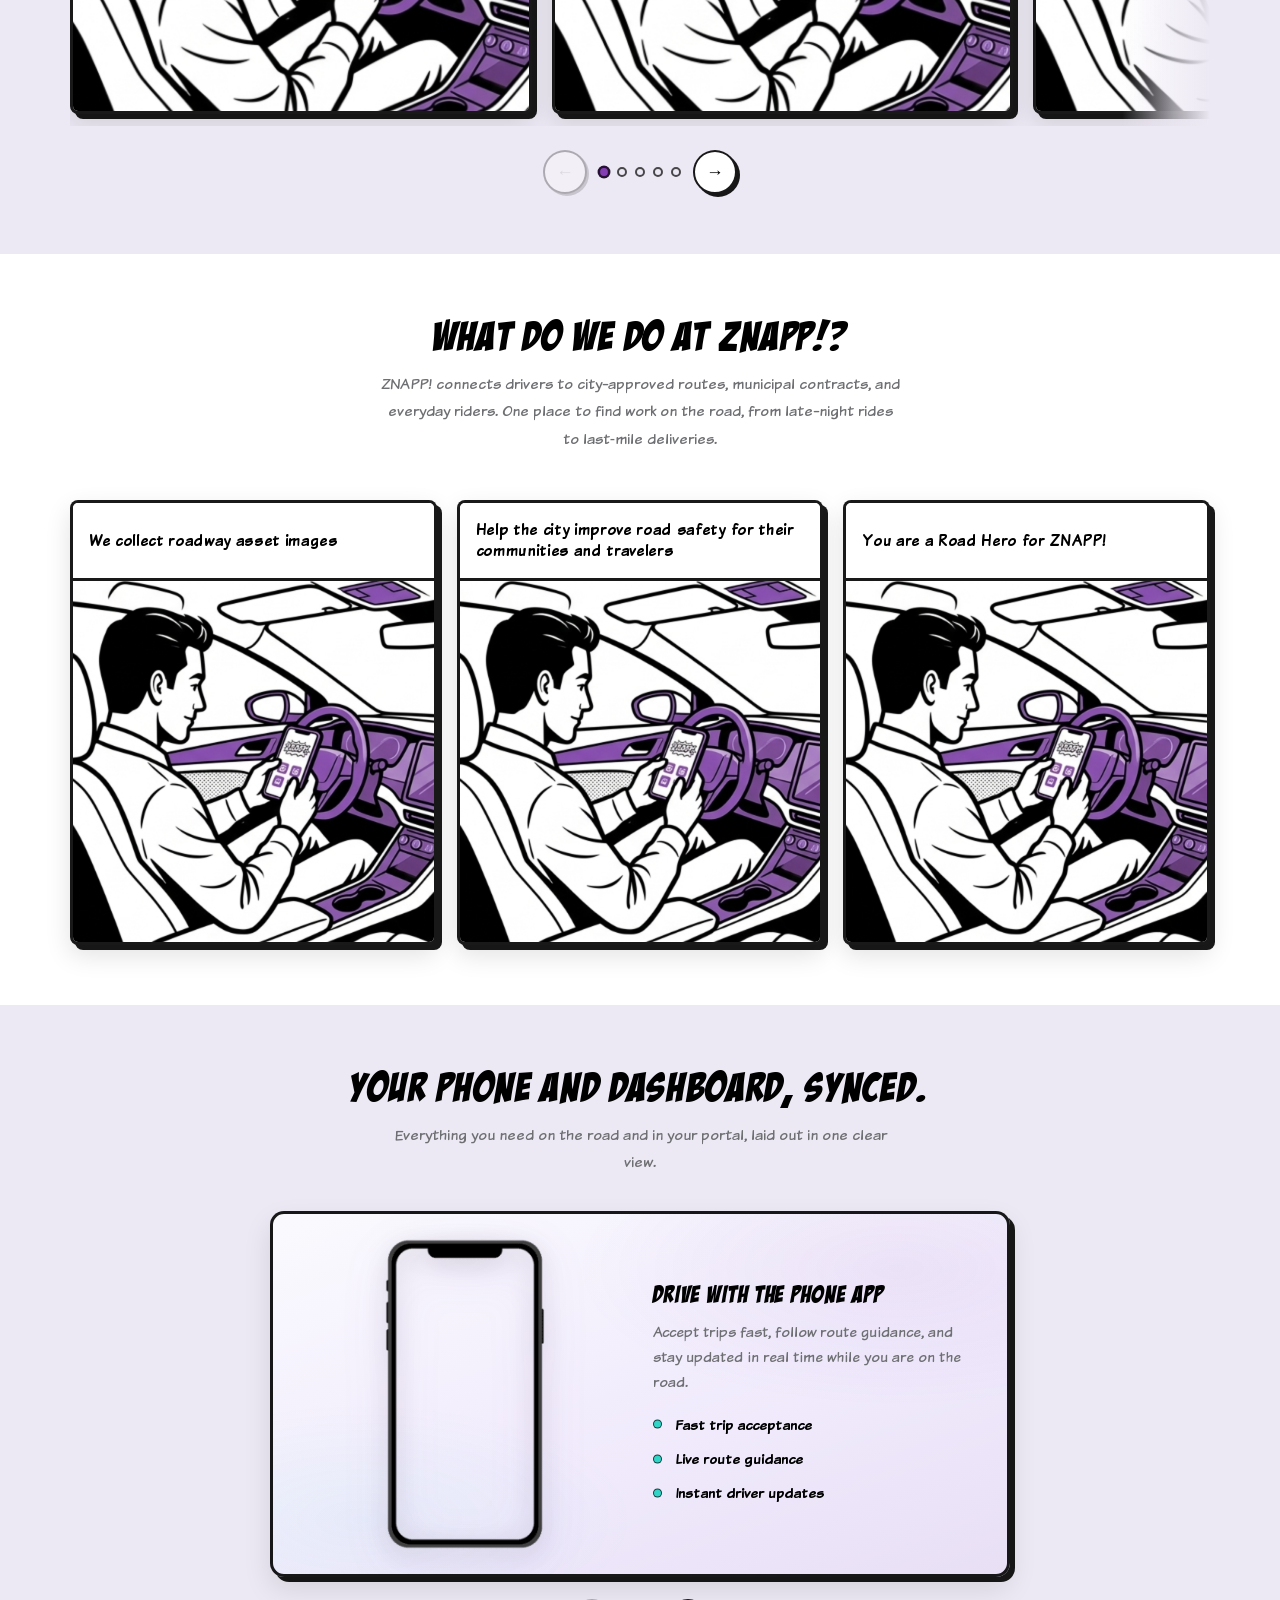
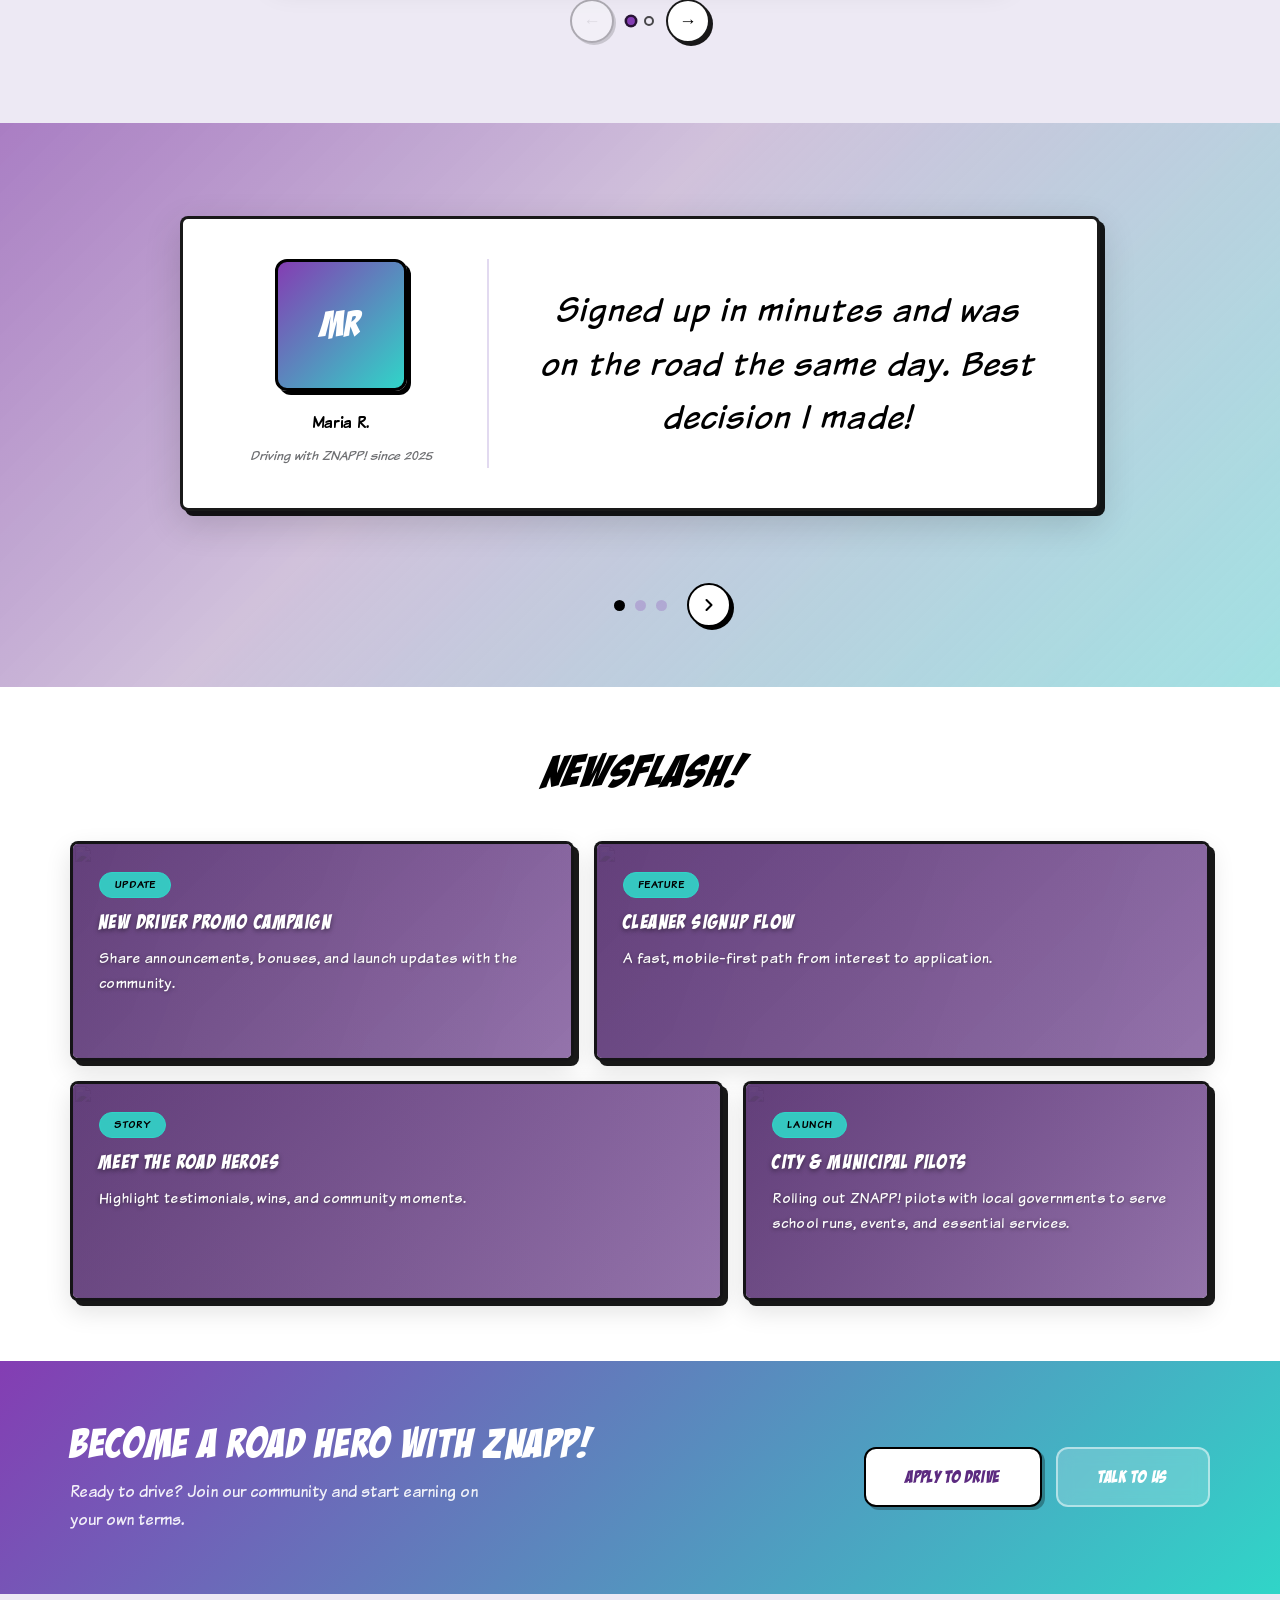
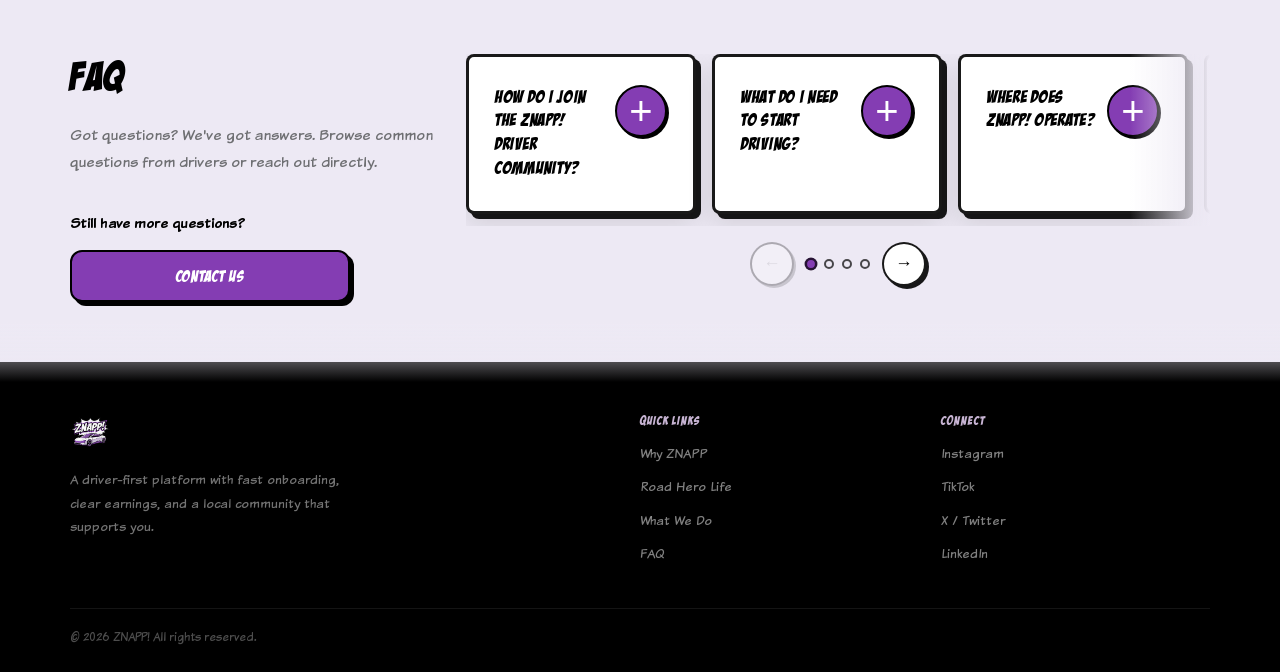
==== commit 69172d25: "Add FAQ & Support page and connect navbar across all pages - New faq-support.html: hero, live search" ====
--- a/index.html
+++ b/index.html
@@ -24,7 +24,7 @@
         <a href="newsflash.html">NewsFLASH</a>
         <a href="#phone">Driver Portal</a>
         <a href="#what">Who the ZNAPP!</a>
-        <a href="#faq">FAQ &amp; Support</a>
+        <a href="faq-support.html">FAQ &amp; Support</a>
       </nav>
       <a href="#signup" class="btn btn-comic">Sign up</a>
       <button class="mobile-toggle" aria-label="Menu" type="button">
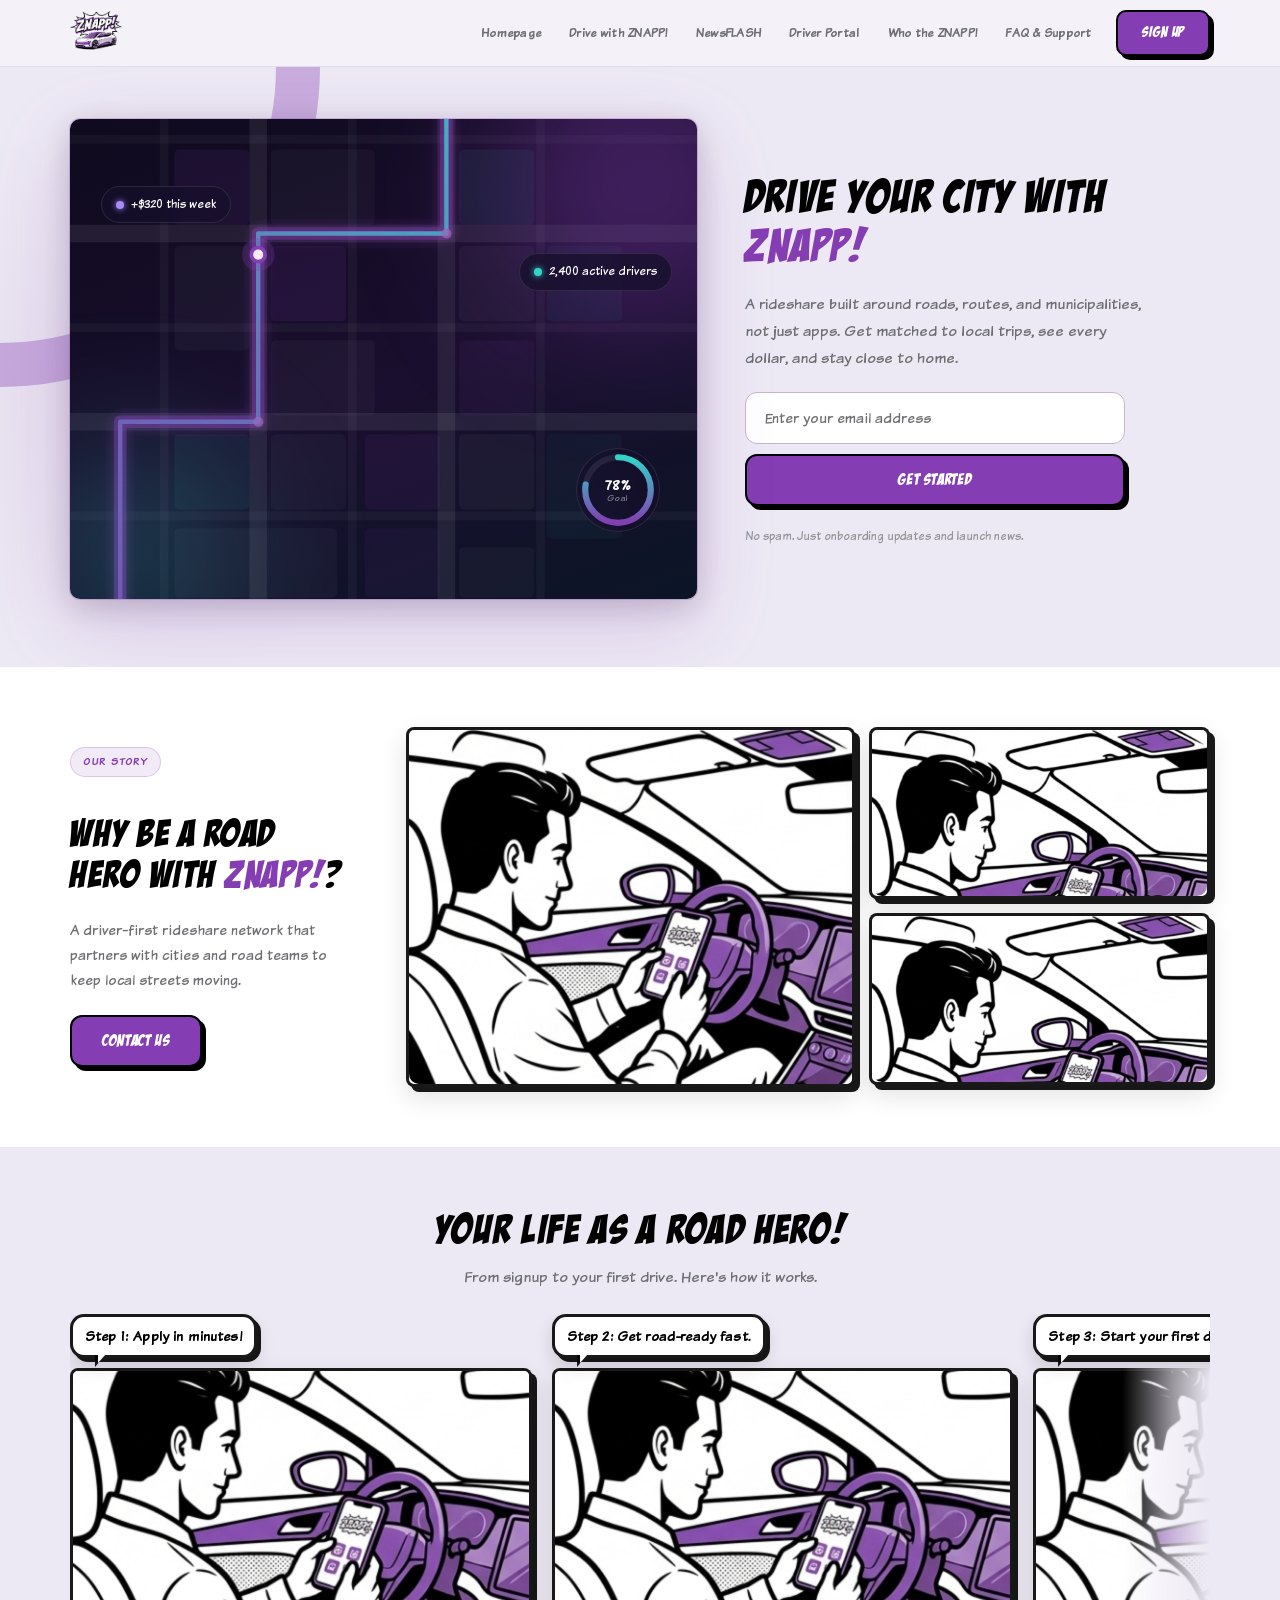
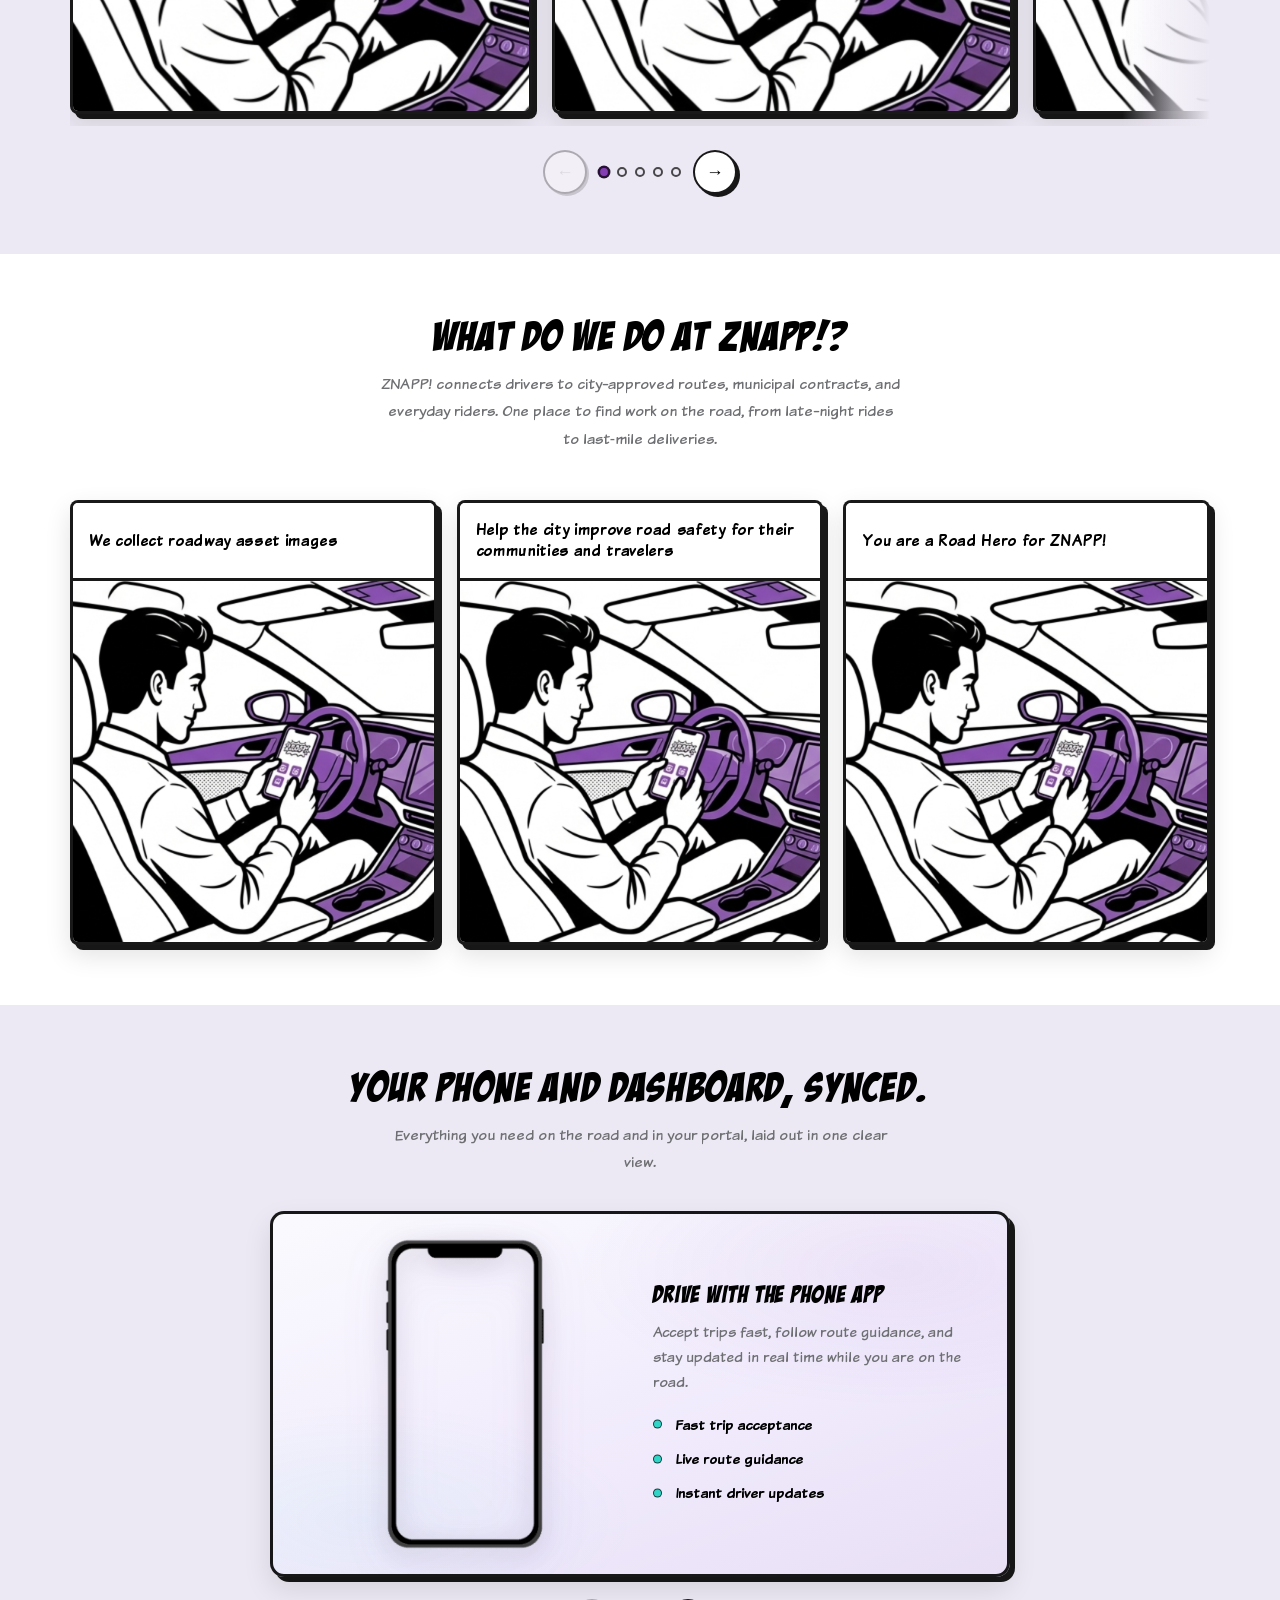
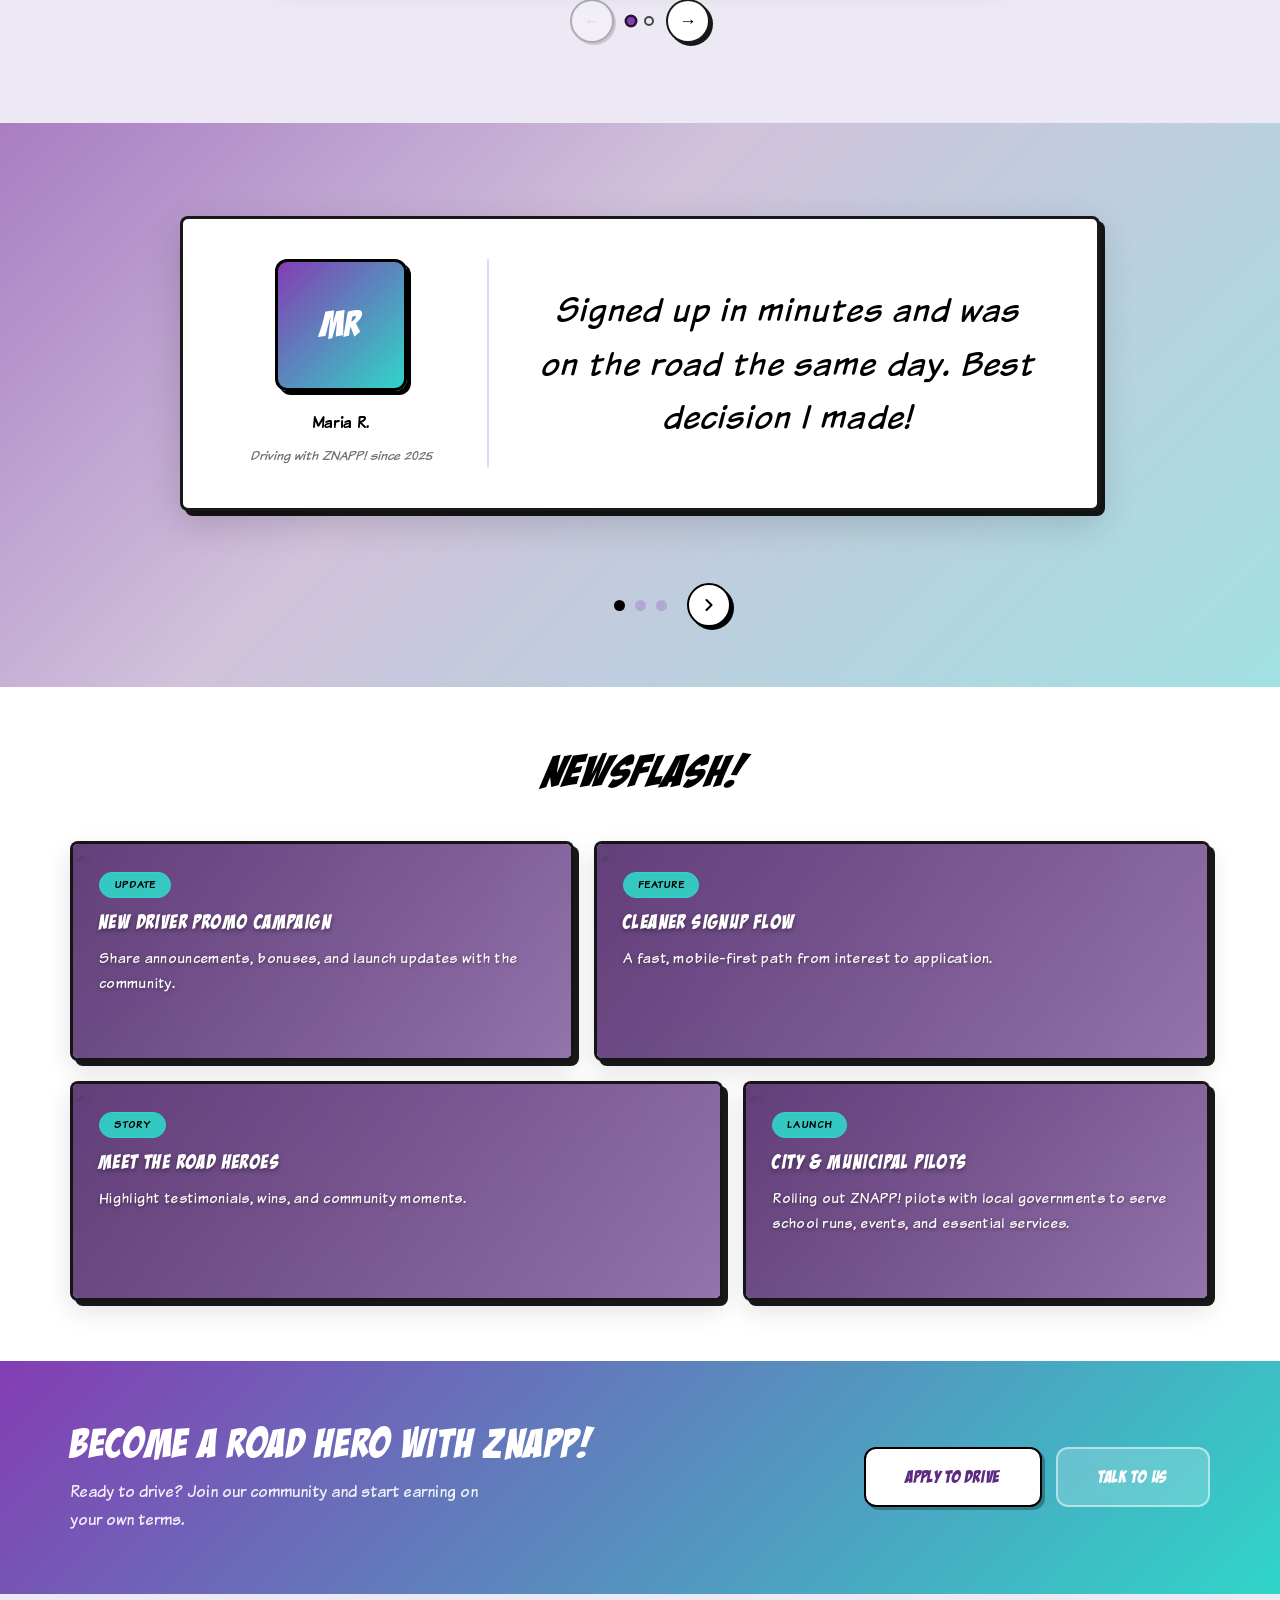
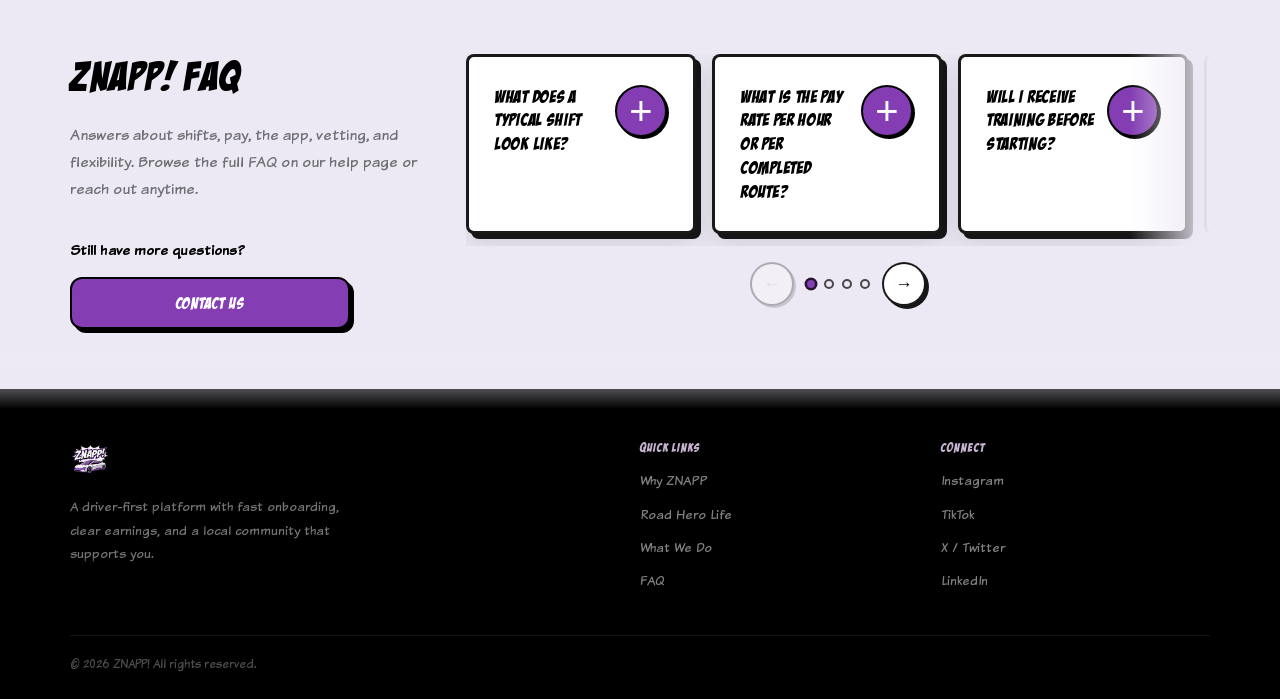
==== commit 7022be43: "h" ====
--- a/index.html
+++ b/index.html
@@ -869,8 +869,8 @@
       <div class="container">
         <div class="faq-layout">
           <div class="faq-left">
-            <h2>FAQ</h2>
-            <p class="faq-desc">Got questions? We've got answers. Browse common questions from drivers or reach out directly.</p>
+            <h2>ZNAPP! FAQ</h2>
+            <p class="faq-desc">Answers about shifts, pay, the app, vetting, and flexibility. Browse the full FAQ on our help page or reach out anytime.</p>
             <div class="faq-cta-block">
               <p>Still have more questions?</p>
               <a href="#contact" class="btn btn-comic btn-lg">Contact us</a>
@@ -880,44 +880,42 @@
           <div class="faq-right-col">
           <div class="faq-carousel-wrapper">
             <div class="faq-cards-scroll">
-              <!-- Keep 4–5 featured FAQs here; full archive will link from Read more (page TBD). -->
               <article class="faq-card-compact" data-faq="1">
                 <div class="faq-card-header">
-                  <h3>How do I join the ZNAPP! driver community?</h3>
+                  <h3>What does a typical shift look like?</h3>
                   <button type="button" class="faq-toggle" aria-label="Open FAQ">+</button>
                 </div>
               </article>
-              
+
               <article class="faq-card-compact" data-faq="2">
                 <div class="faq-card-header">
-                  <h3>What do I need to start driving?</h3>
+                  <h3>What is the pay rate per hour or per completed route?</h3>
                   <button type="button" class="faq-toggle" aria-label="Open FAQ">+</button>
                 </div>
               </article>
-              
+
               <article class="faq-card-compact" data-faq="3">
                 <div class="faq-card-header">
-                  <h3>Where does ZNAPP! operate?</h3>
+                  <h3>Will I receive training before starting?</h3>
                   <button type="button" class="faq-toggle" aria-label="Open FAQ">+</button>
                 </div>
               </article>
-              
+
               <article class="faq-card-compact" data-faq="4">
                 <div class="faq-card-header">
-                  <h3>Is the platform mobile-friendly?</h3>
+                  <h3>What app or device do I need to use?</h3>
                   <button type="button" class="faq-toggle" aria-label="Open FAQ">+</button>
                 </div>
               </article>
-              
+
               <article class="faq-card-compact" data-faq="5">
                 <div class="faq-card-header">
-                  <h3>How do I earn money?</h3>
+                  <h3>Can I work on my own schedule?</h3>
                   <button type="button" class="faq-toggle" aria-label="Open FAQ">+</button>
                 </div>
               </article>
 
-              <!-- Replace href when the full FAQ page exists -->
-              <a class="faq-read-more-card" href="#" aria-label="Read more frequently asked questions (full FAQ page coming soon)">
+              <a class="faq-read-more-card" href="faq-support.html#faqs" aria-label="Read all frequently asked questions on the FAQ and Support page">
                 <span class="faq-read-more-inner">
                   <span class="faq-read-more-arrow" aria-hidden="true">→</span>
                   <span class="faq-read-more-label">Read more</span>
@@ -1012,65 +1010,24 @@
     (function() {
       const faqData = {
         '1': {
-          question: 'How do I join the ZNAPP! driver community?',
-          answer: `<p>Enter your email in the signup form and we'll send you the next steps. It takes just a few minutes to get started.</p>
-                   <p>Once you submit your email, you'll receive:</p>
-                   <ul>
-                     <li>A welcome email with your onboarding checklist</li>
-                     <li>Links to complete your driver profile</li>
-                     <li>Information about required documents</li>
-                     <li>Access to our driver support community</li>
-                   </ul>
-                   <p>The entire process typically takes 24-48 hours, and our team is here to help every step of the way.</p>`
+          question: 'What does a typical shift look like?',
+          answer: `<p>As an independent contractor, you have full control over your schedule. A typical shift might be around three hours, such as from 6–9 PM (assuming it's dark in your area during that window). If your mobile phone is securely mounted on the windshield and actively capturing images through our app, you're free to listen to music, take breaks whenever you need, and manage your time as you see fit. You set the pace and structure of your shift.</p>`
         },
         '2': {
-          question: 'What do I need to start driving?',
-          answer: `<p>A valid driver's license, a registered vehicle, and proof of insurance. We'll walk you through each requirement during onboarding.</p>
-                   <p>Detailed requirements:</p>
-                   <ul>
-                     <li><strong>Driver's License:</strong> Must be valid and not expired</li>
-                     <li><strong>Vehicle Registration:</strong> Current registration in your name</li>
-                     <li><strong>Insurance:</strong> Proof of current auto insurance</li>
-                     <li><strong>Background Check:</strong> We'll help you complete this</li>
-                     <li><strong>Vehicle Inspection:</strong> Basic safety check (we can help arrange this)</li>
-                   </ul>
-                   <p>Don't worry if you don't have everything ready - we'll guide you through obtaining any missing items.</p>`
+          question: 'What is the pay rate per hour or per completed route?',
+          answer: `<p>ZNAPP! Drivers are paid exclusively through commissions, not hourly wages. The value of each token is calculated based on several factors, including distance, posted speed limit, road class, and market type. While it's not possible to predict the exact value of every unique token, ZNAPP! Drivers typically earn the equivalent of $15 to $35 per hour, with an average around $25 per hour.</p>`
         },
         '3': {
-          question: 'Where does ZNAPP! operate?',
-          answer: `<p>ZNAPP! focuses on city and municipal partnerships. We start in select regions and expand route by route so drivers always have real local demand.</p>
-                   <p>Currently operating in:</p>
-                   <ul>
-                     <li>Major metropolitan areas with municipal contracts</li>
-                     <li>Cities with established road safety programs</li>
-                     <li>Regions with active community transportation needs</li>
-                   </ul>
-                   <p>We're constantly expanding to new areas. Sign up to be notified when ZNAPP! launches in your city!</p>`
+          question: 'Will I receive training before starting?',
+          answer: `<p>Yes, ZNAPP! Drivers receive training on how to set up and use the ZNAPP! app. To become a ZNAPP!, you need to meet the minimum requirements, including having a valid driver's license and knowing how to drive safely. The rest of the training and onboarding details can be found in our <a href="faq-support.html#faqs">driver resources here</a>.</p>`
         },
         '4': {
-          question: 'Is the platform mobile-friendly?',
-          answer: `<p>Absolutely. The entire experience is responsive and optimized for fast scrolling and easy tapping on any device.</p>
-                   <p>Our mobile app features:</p>
-                   <ul>
-                     <li>Real-time route updates and navigation</li>
-                     <li>Instant earnings tracking</li>
-                     <li>Easy trip acceptance with one tap</li>
-                     <li>In-app support and messaging</li>
-                     <li>Offline mode for areas with poor connectivity</li>
-                   </ul>
-                   <p>Available on both iOS and Android, with regular updates to improve your driving experience.</p>`
+          question: 'What app or device do I need to use?',
+          answer: `<p>You'll need to use the ZNAPP! app, which is exclusively available to registered ZNAPP! Drivers. The app can be installed on your phone from the Apple App Store or Google Play, depending on your device. All route claiming, data collection, and instructions are managed directly through the app for convenience and ease of use.</p>`
         },
         '5': {
-          question: 'How do I earn money?',
-          answer: `<p>Complete deliveries or rides through the ZNAPP! platform. Earnings are transparent and you can track them in real time.</p>
-                   <p>Earning opportunities include:</p>
-                   <ul>
-                     <li><strong>Passenger Rides:</strong> Local trips and commuter routes</li>
-                     <li><strong>Roadway Asset Collection:</strong> Capture images while driving your routes</li>
-                     <li><strong>Municipal Contracts:</strong> Special city-approved transportation services</li>
-                     <li><strong>Bonuses:</strong> Peak hour incentives and completion bonuses</li>
-                   </ul>
-                   <p>You'll see exactly what you earn for each trip before accepting it. No hidden fees, no surprises. Weekly direct deposits to your bank account.</p>`
+          question: 'Can I work on my own schedule?',
+          answer: `<p>Yes! As an independent contractor, you have complete freedom to decide when you work. You can set your own schedule to fit your needs and preferences. Just keep in mind that data capture needs to occur during nighttime hours.</p>`
         }
       };
 
@@ -1096,13 +1053,6 @@
         });
       });
 
-      // “Read more” — full FAQ page not wired yet; prevent jump to # and keep for future route
-      document.querySelectorAll('.faq-read-more-card').forEach(link => {
-        link.addEventListener('click', function(e) {
-          e.preventDefault();
-        });
-      });
-
       // Close modal
       function closeModal() {
         modal.classList.remove('active');
